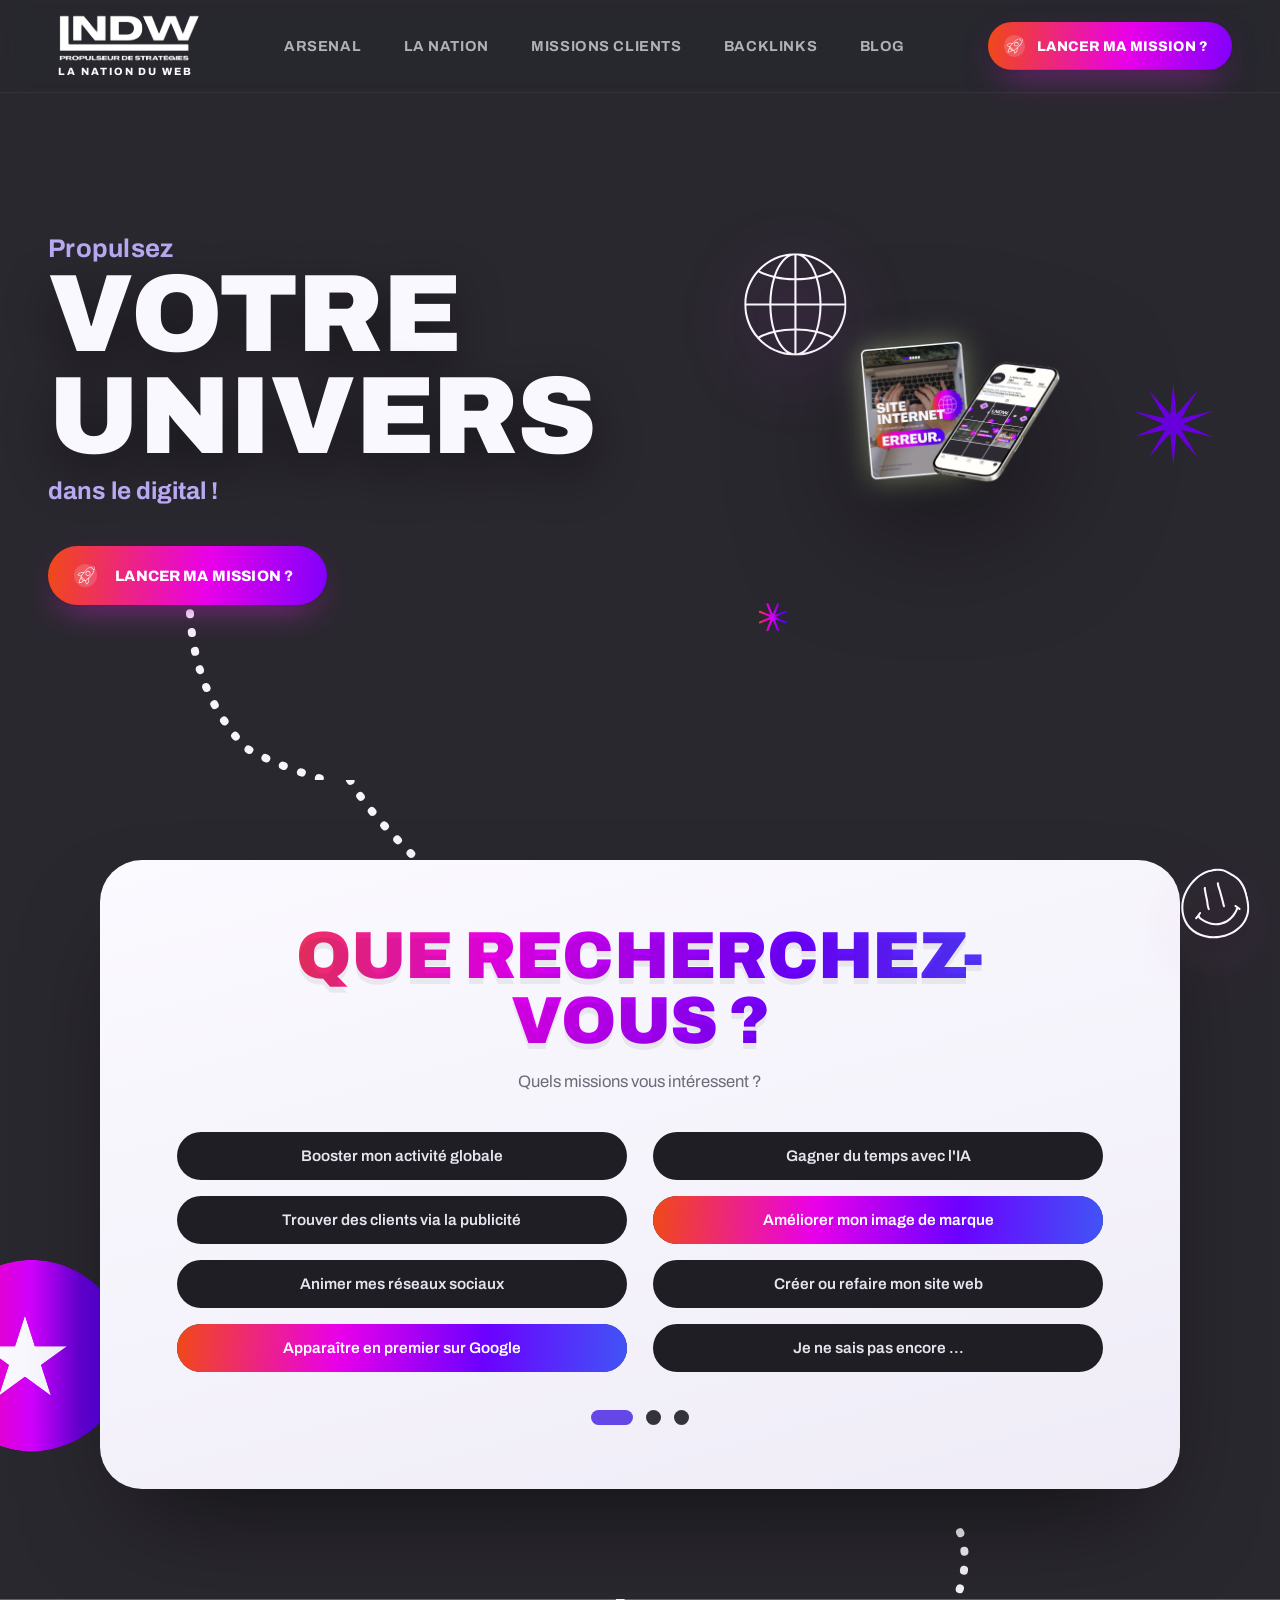
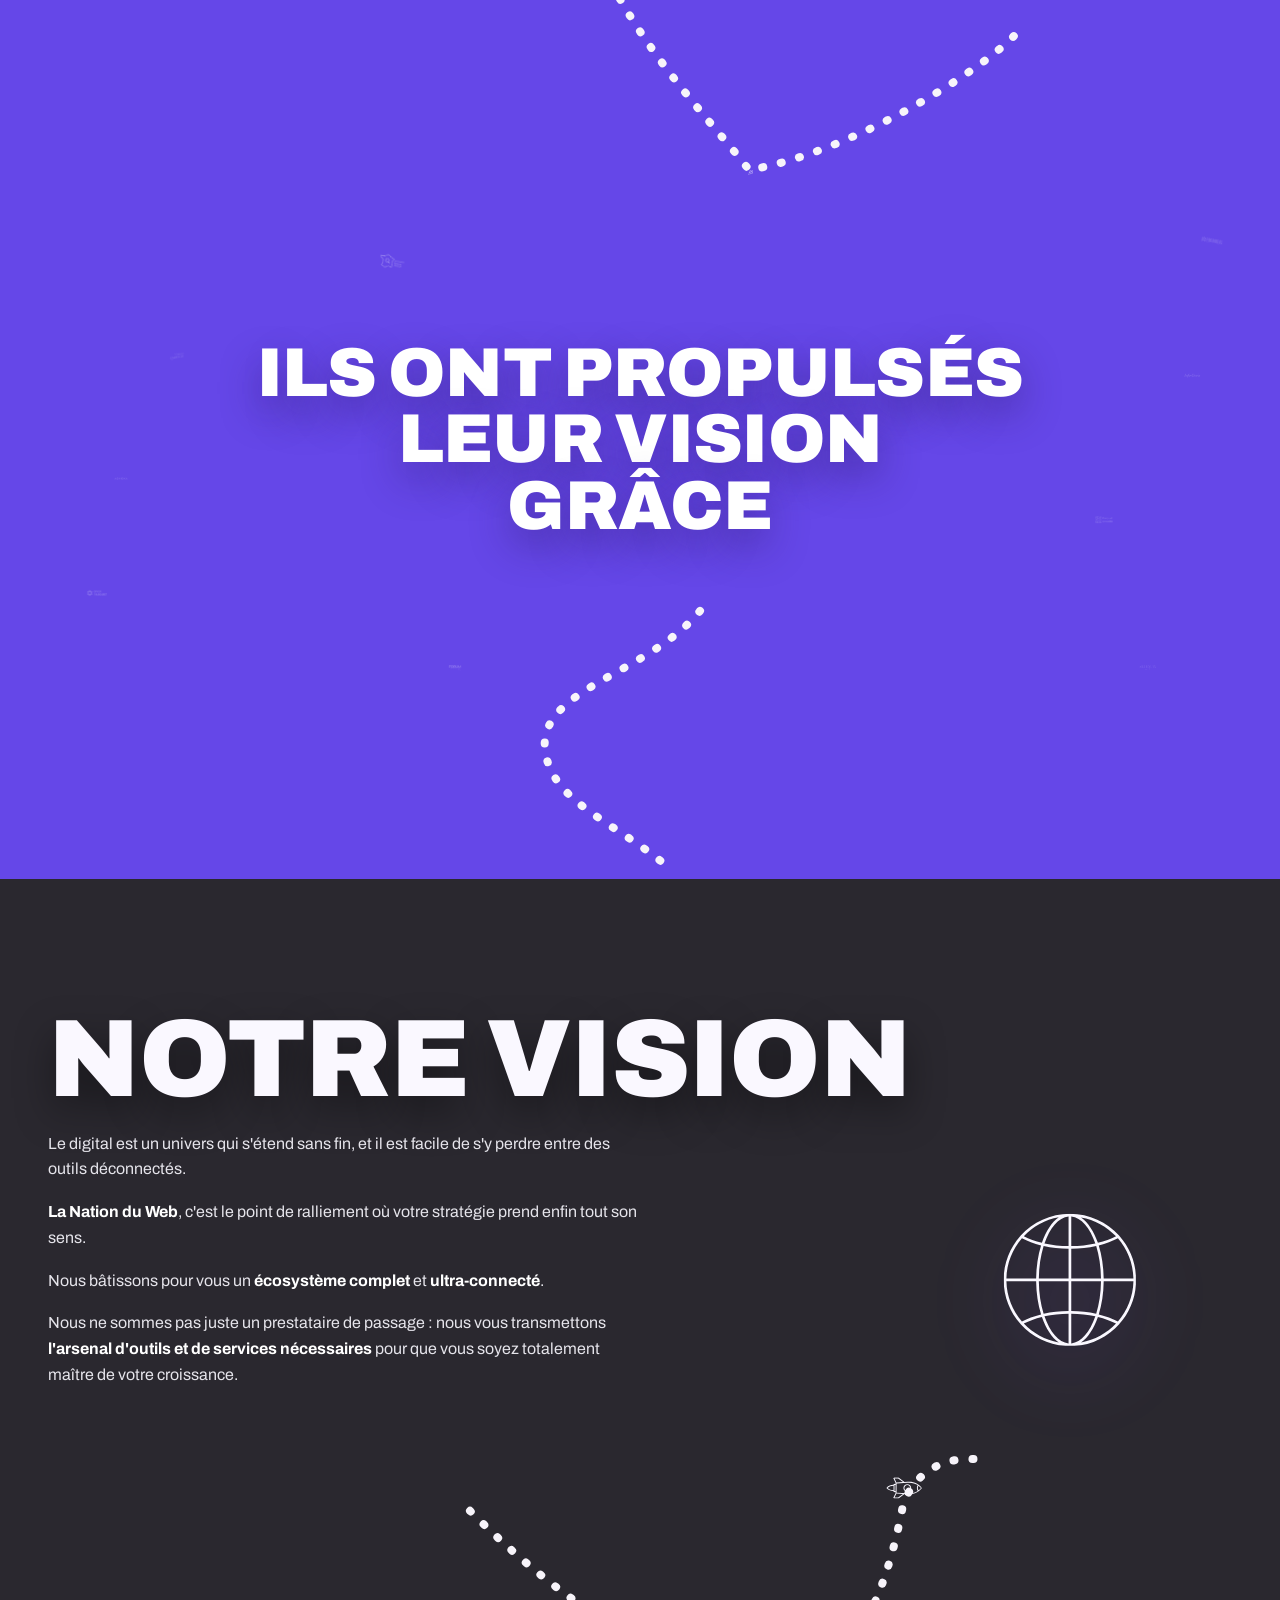
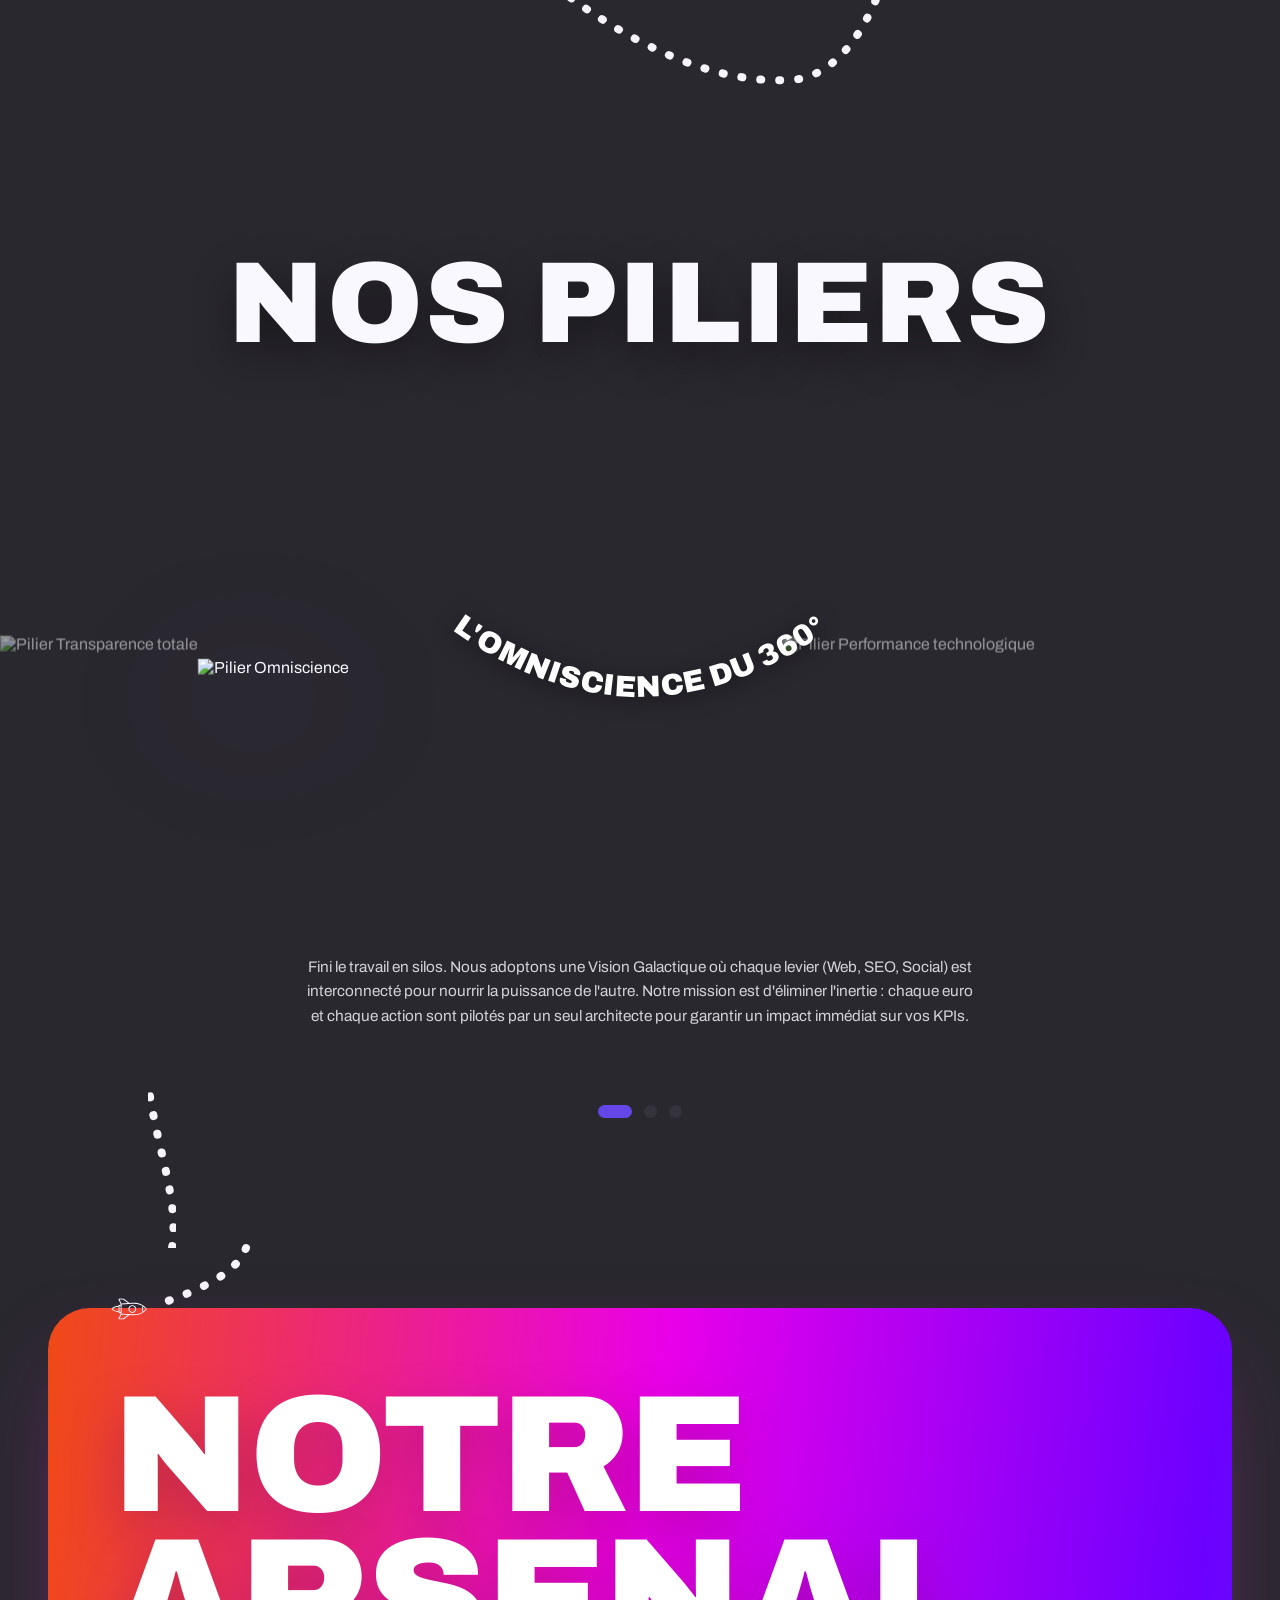
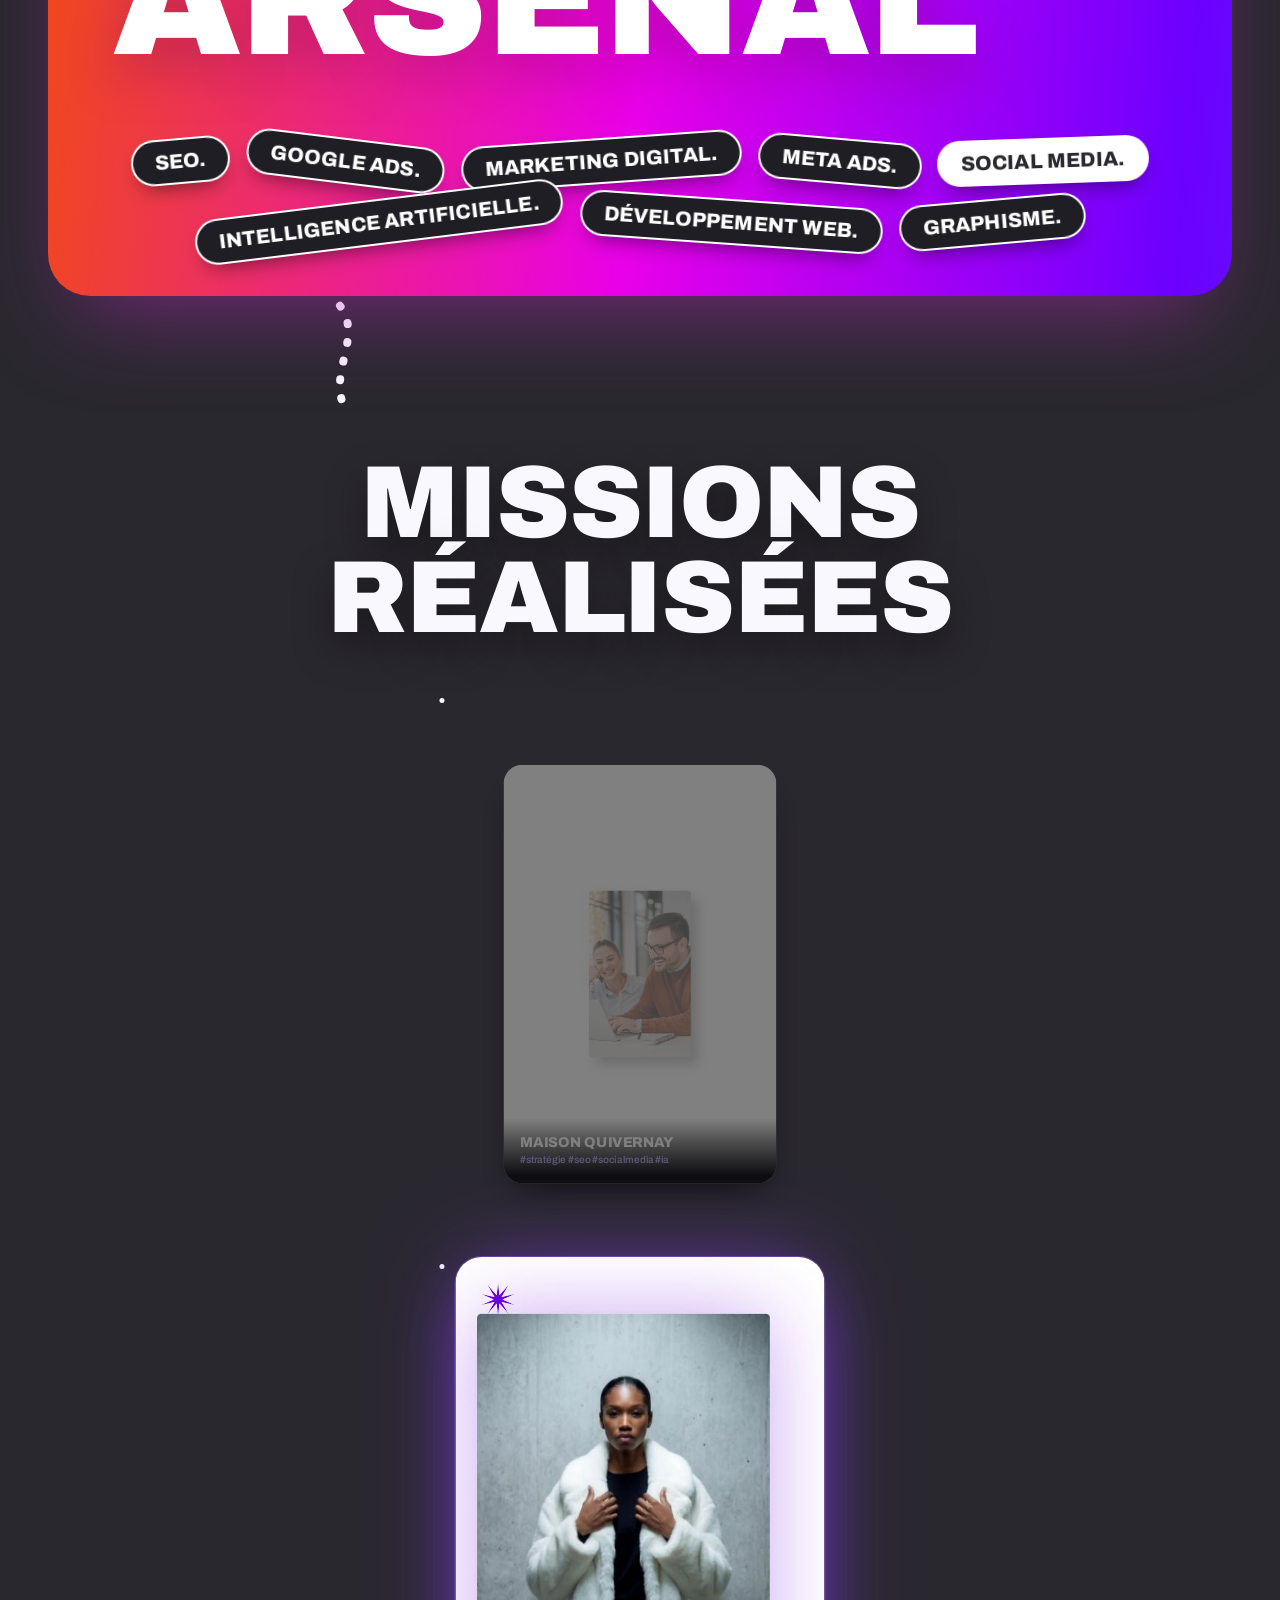
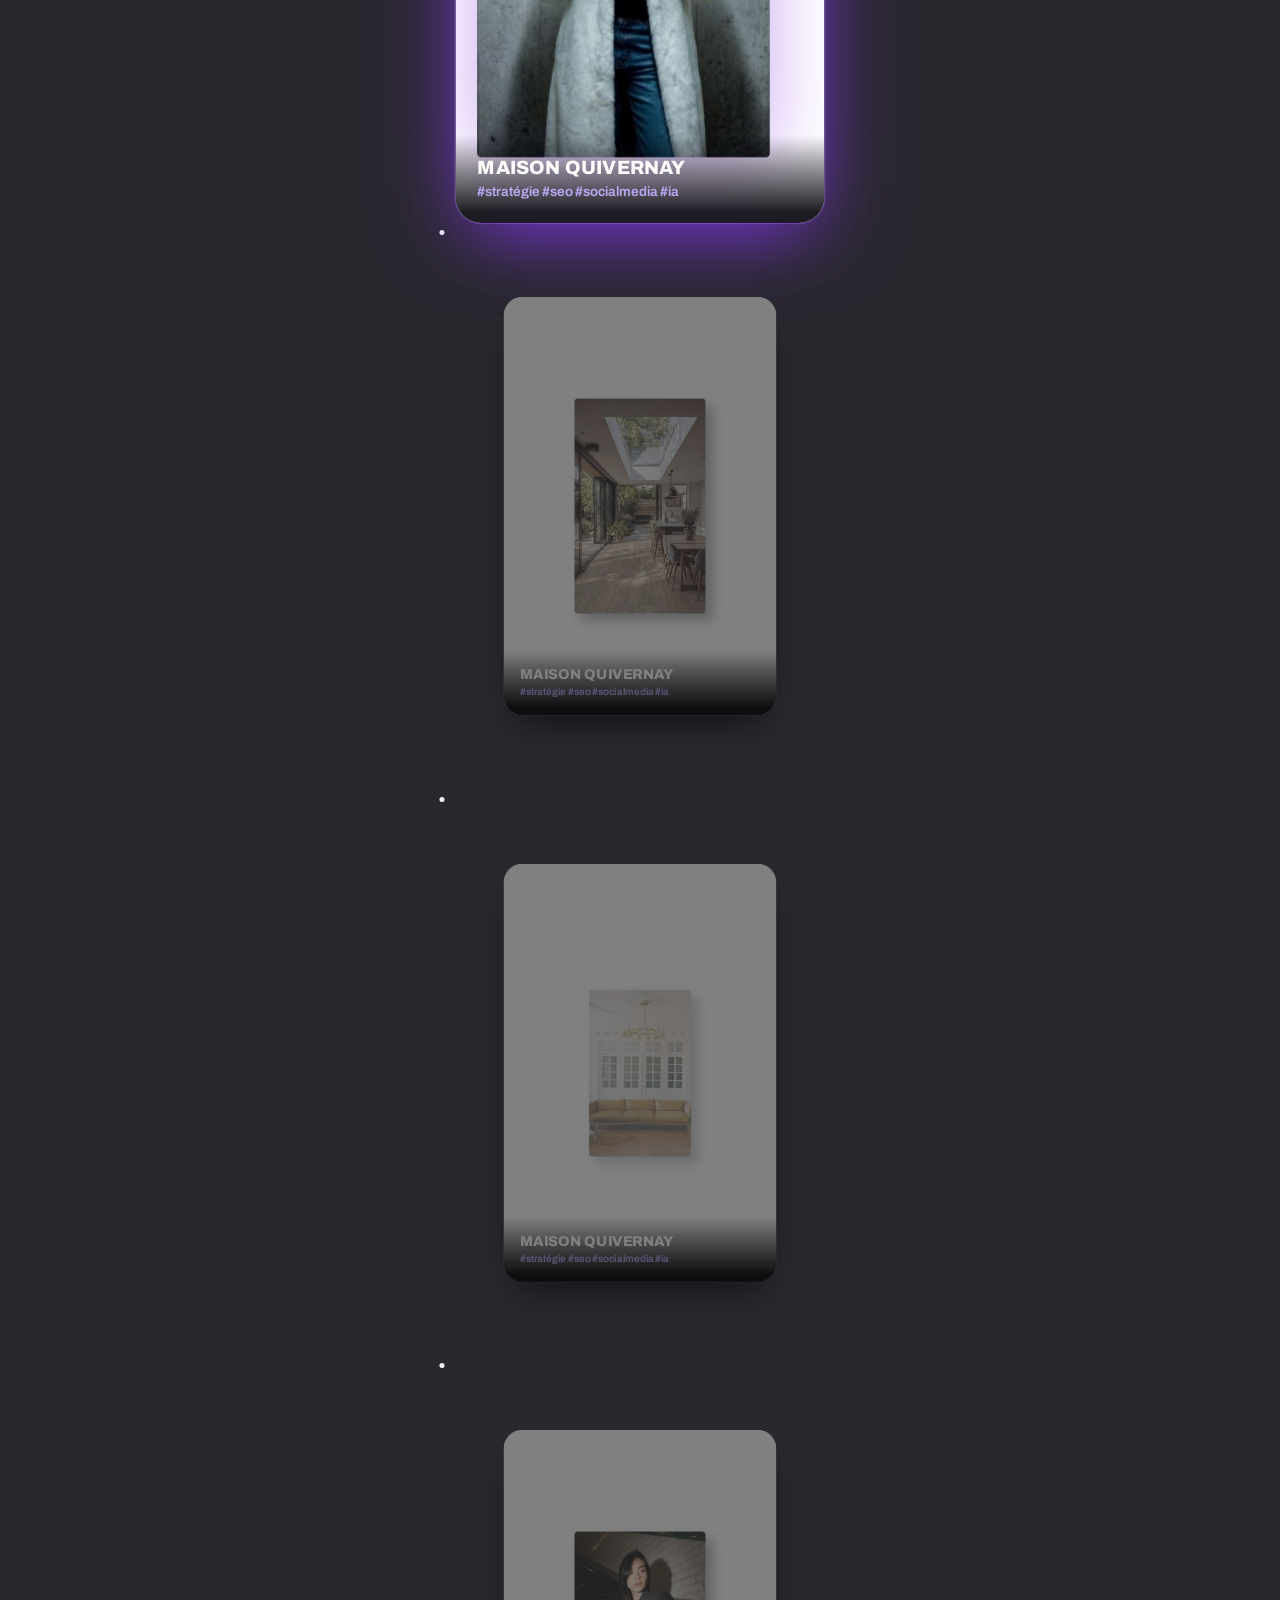
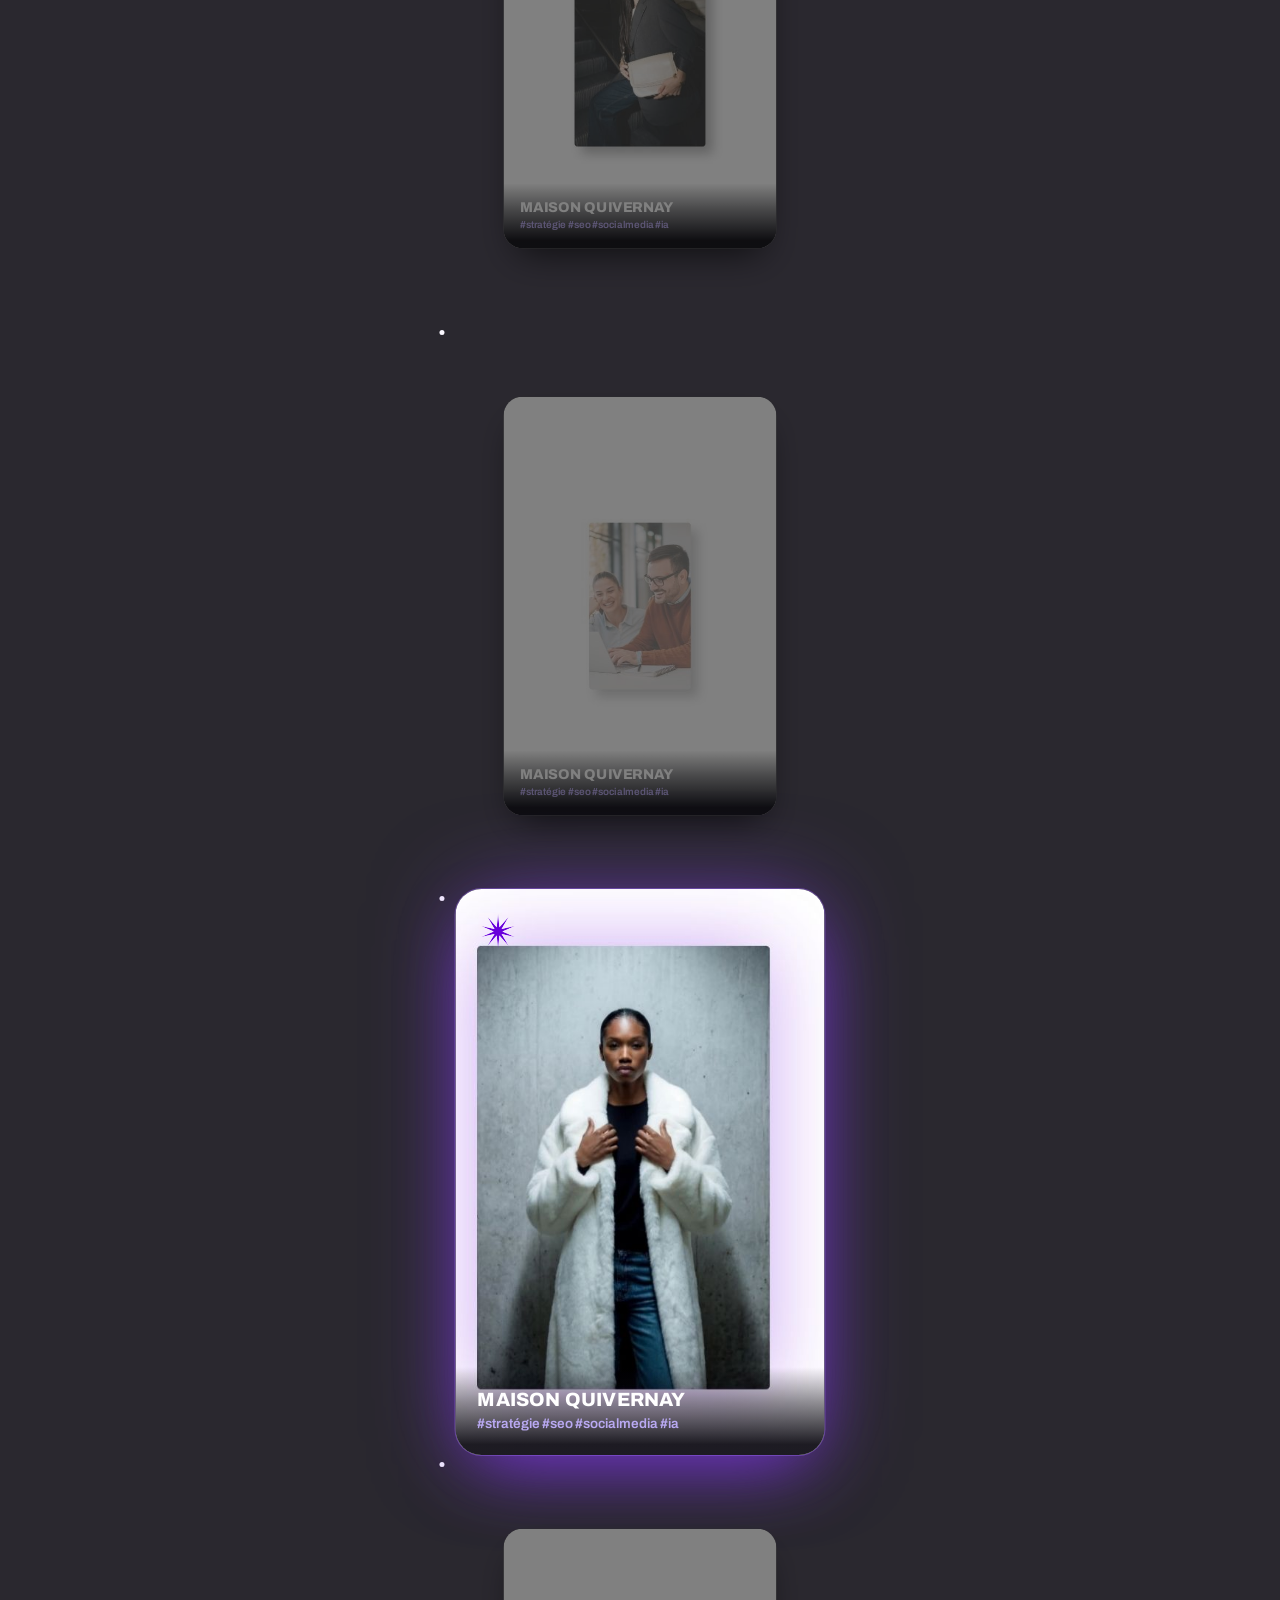
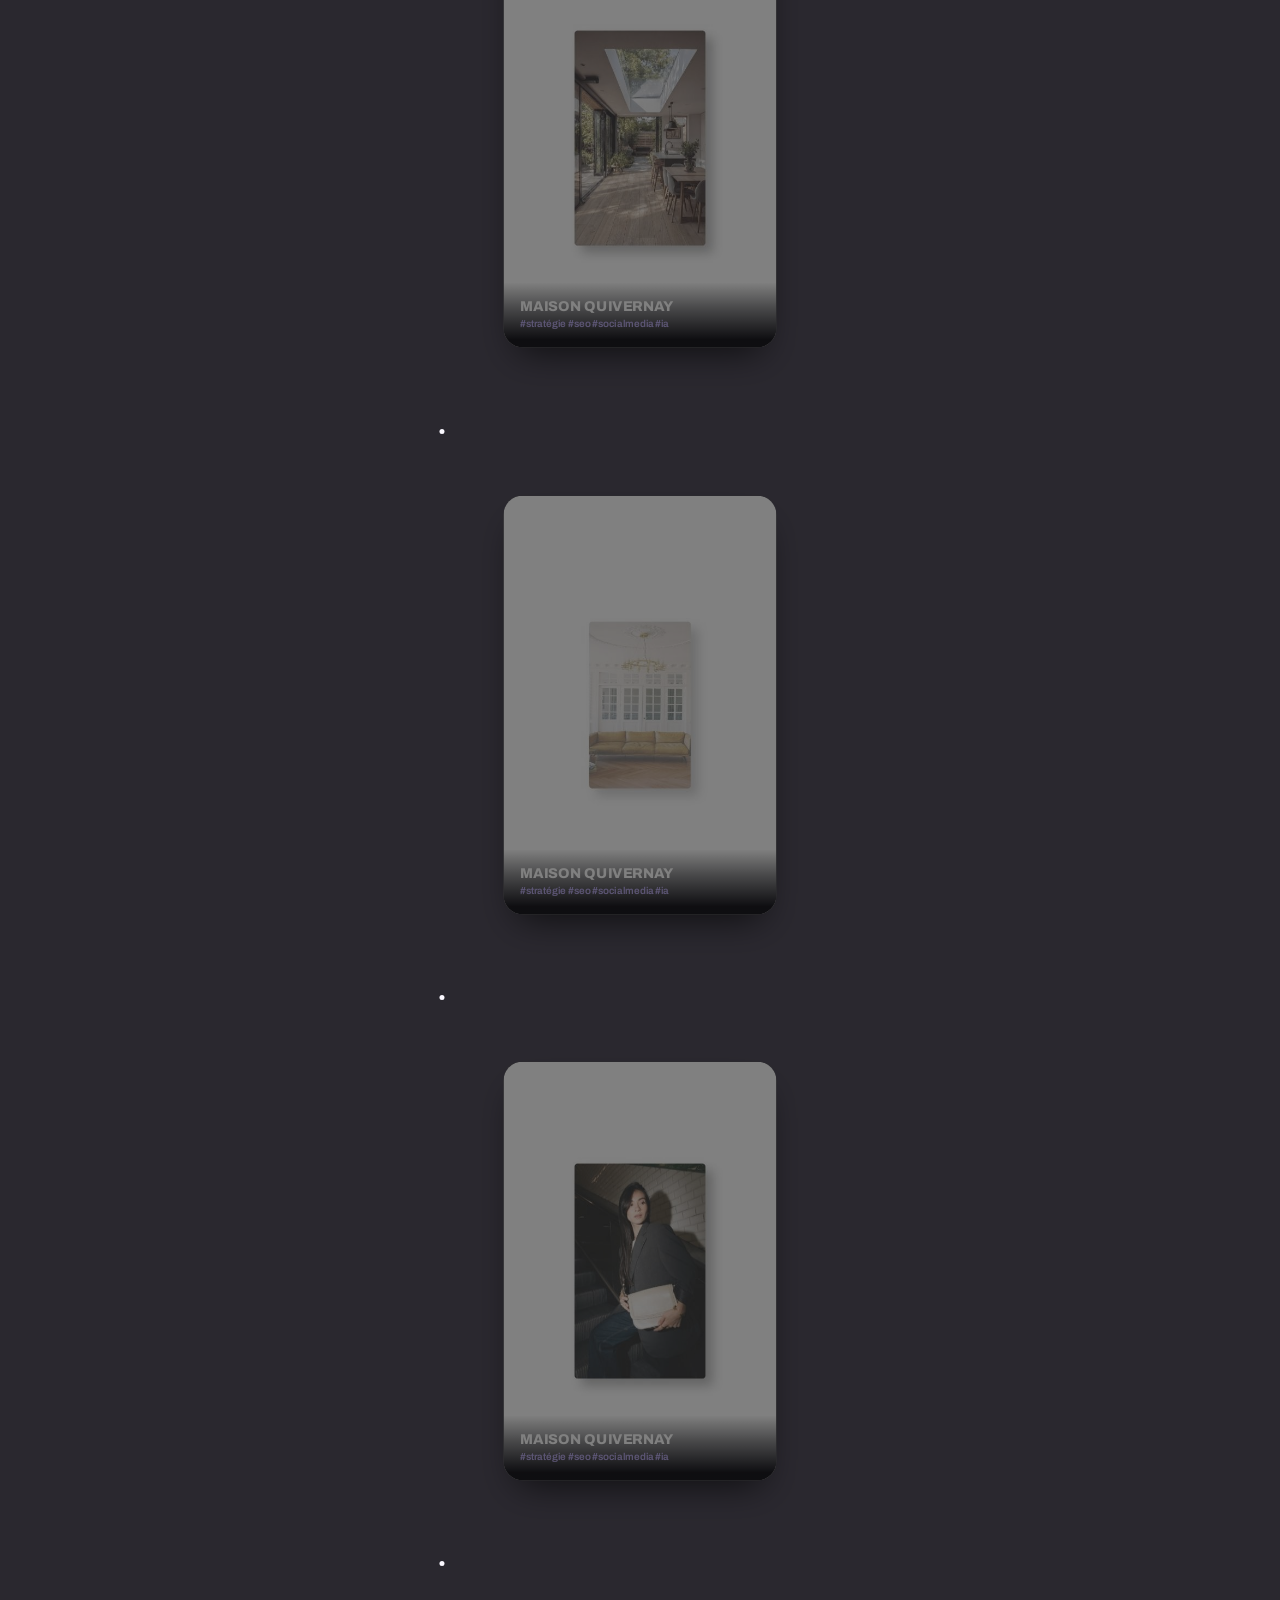
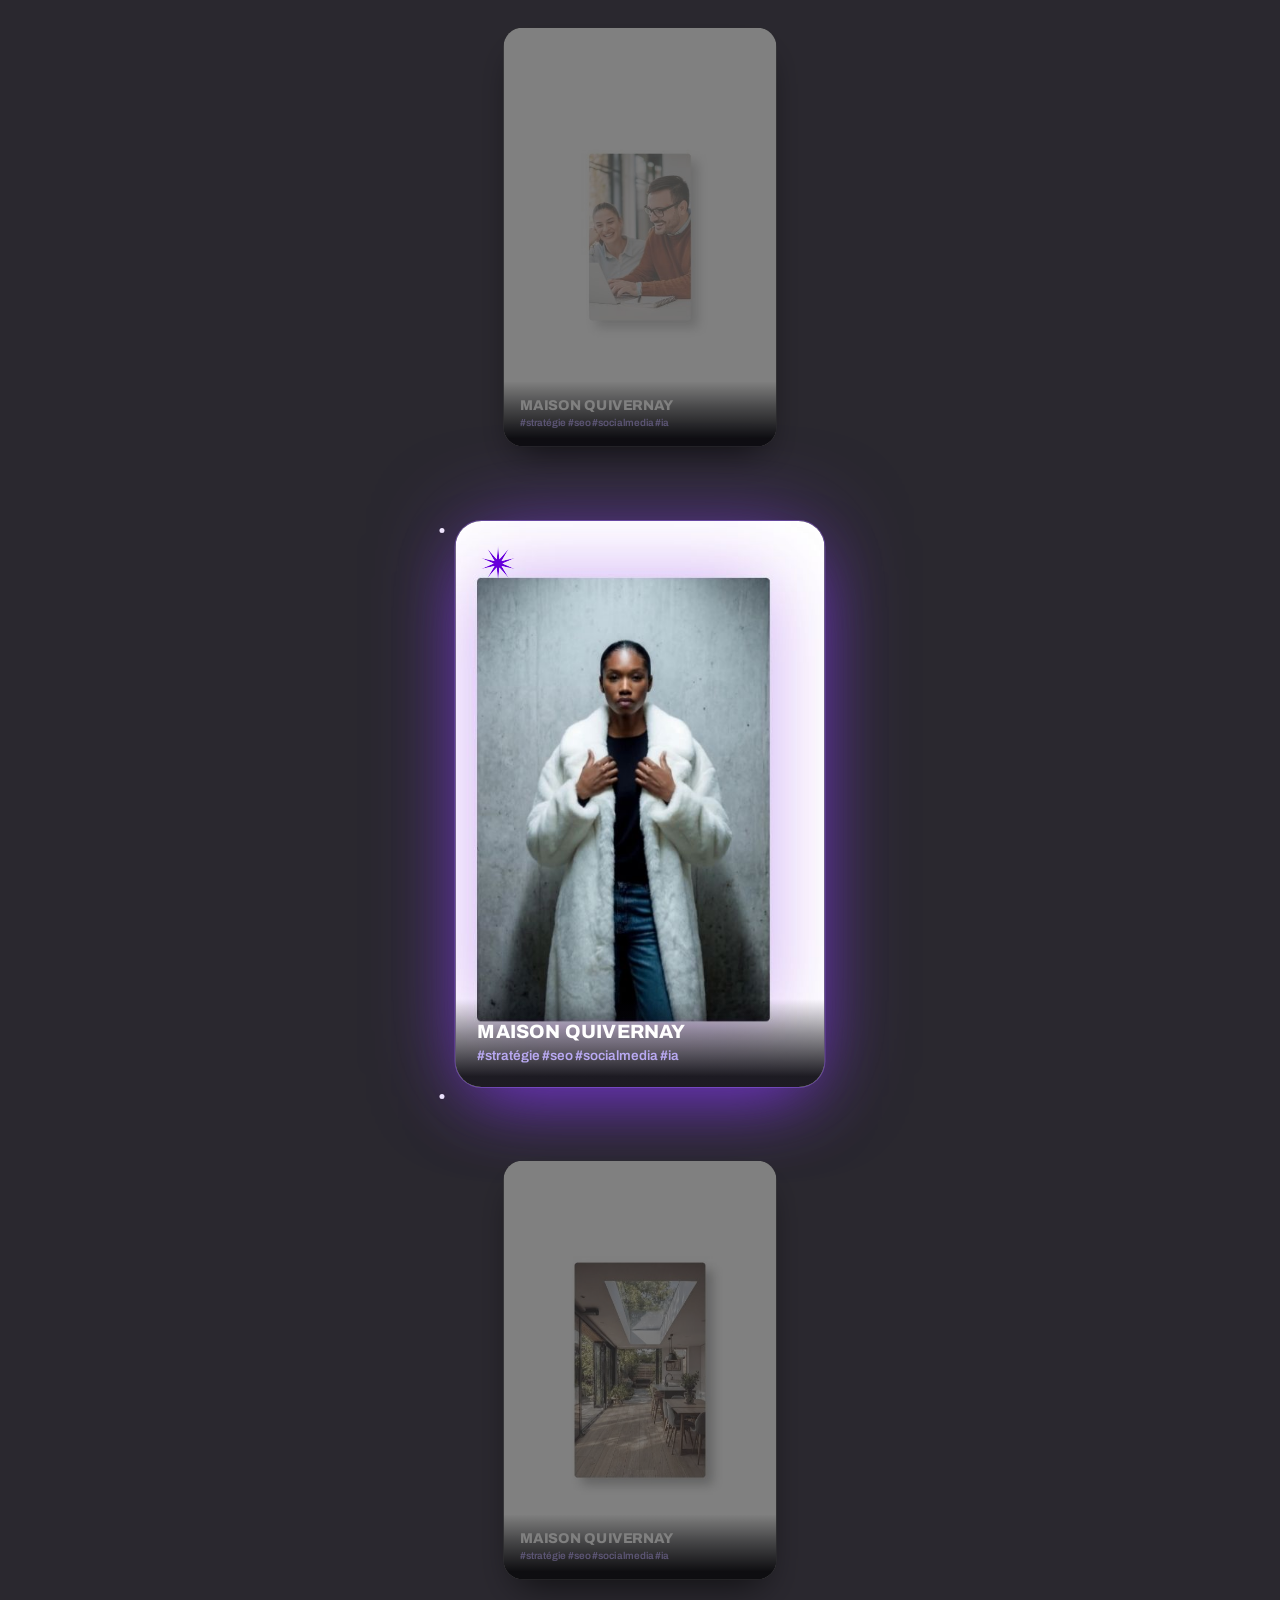
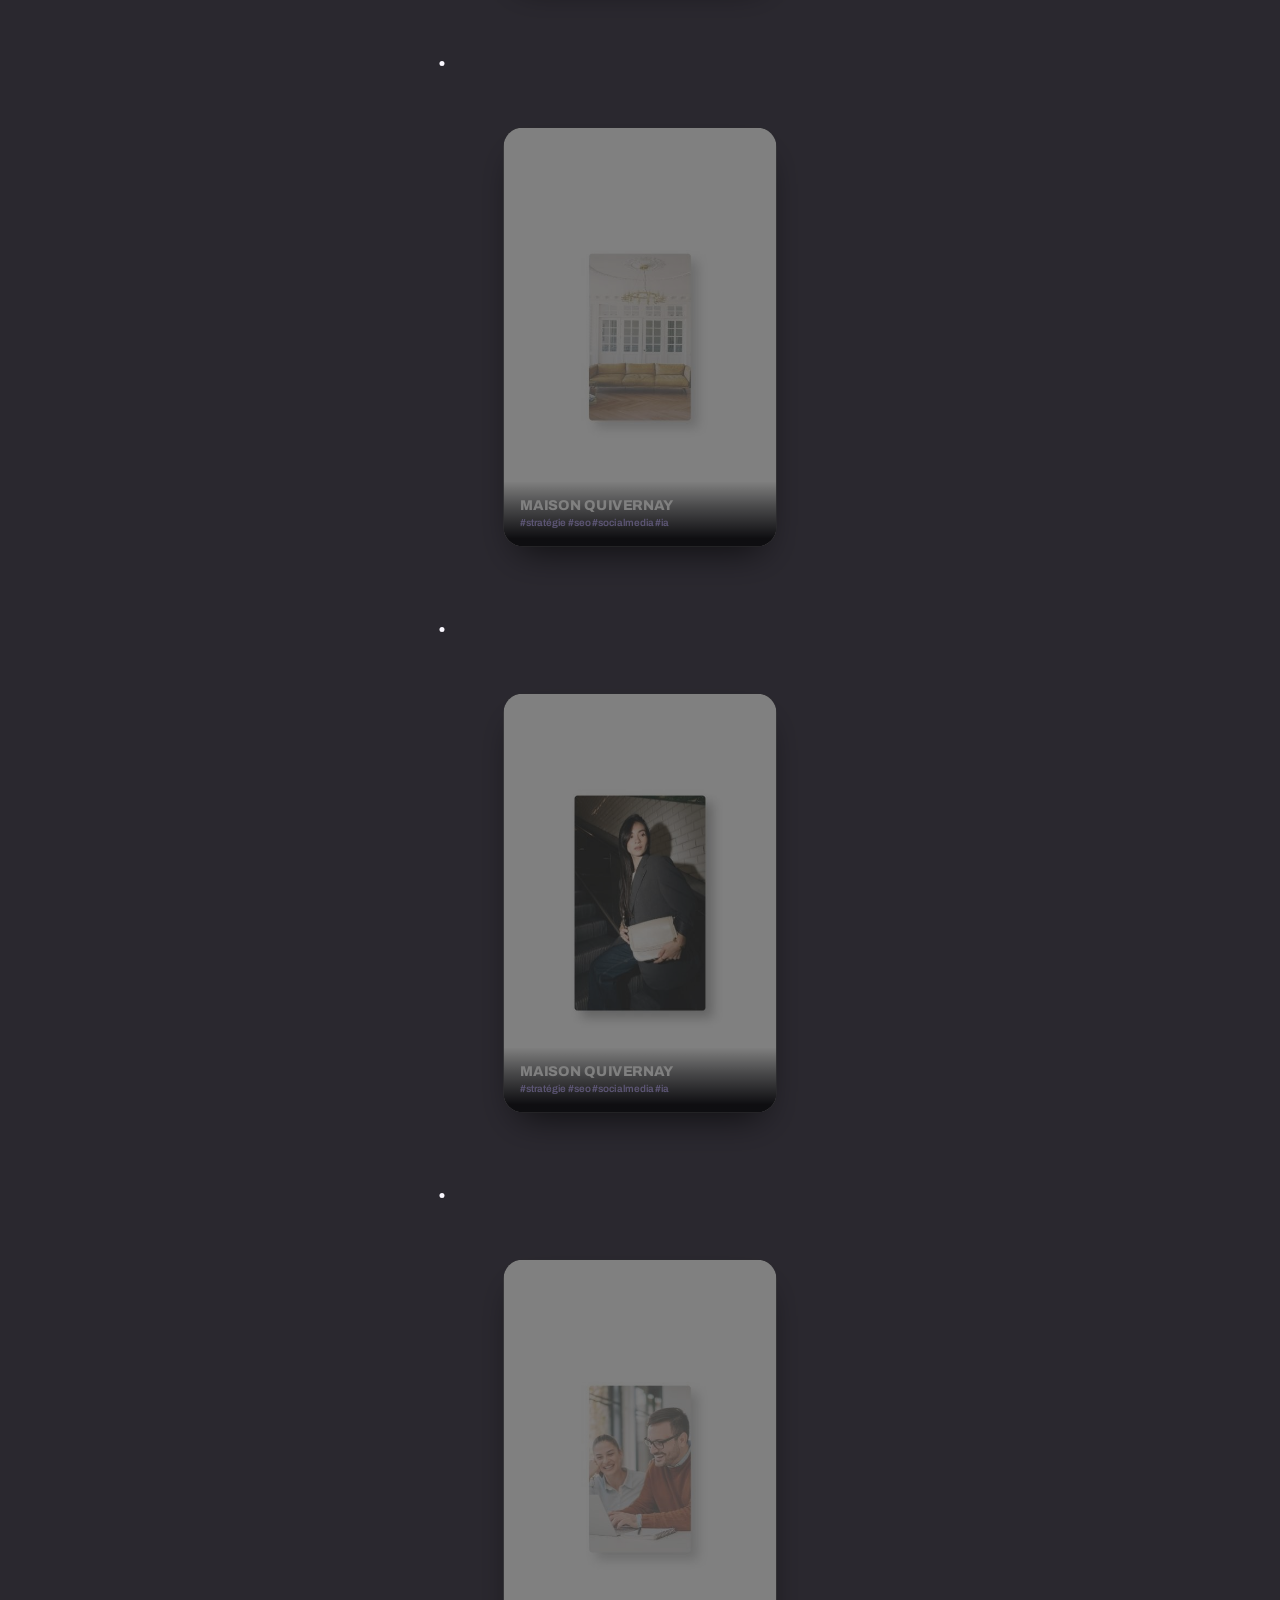
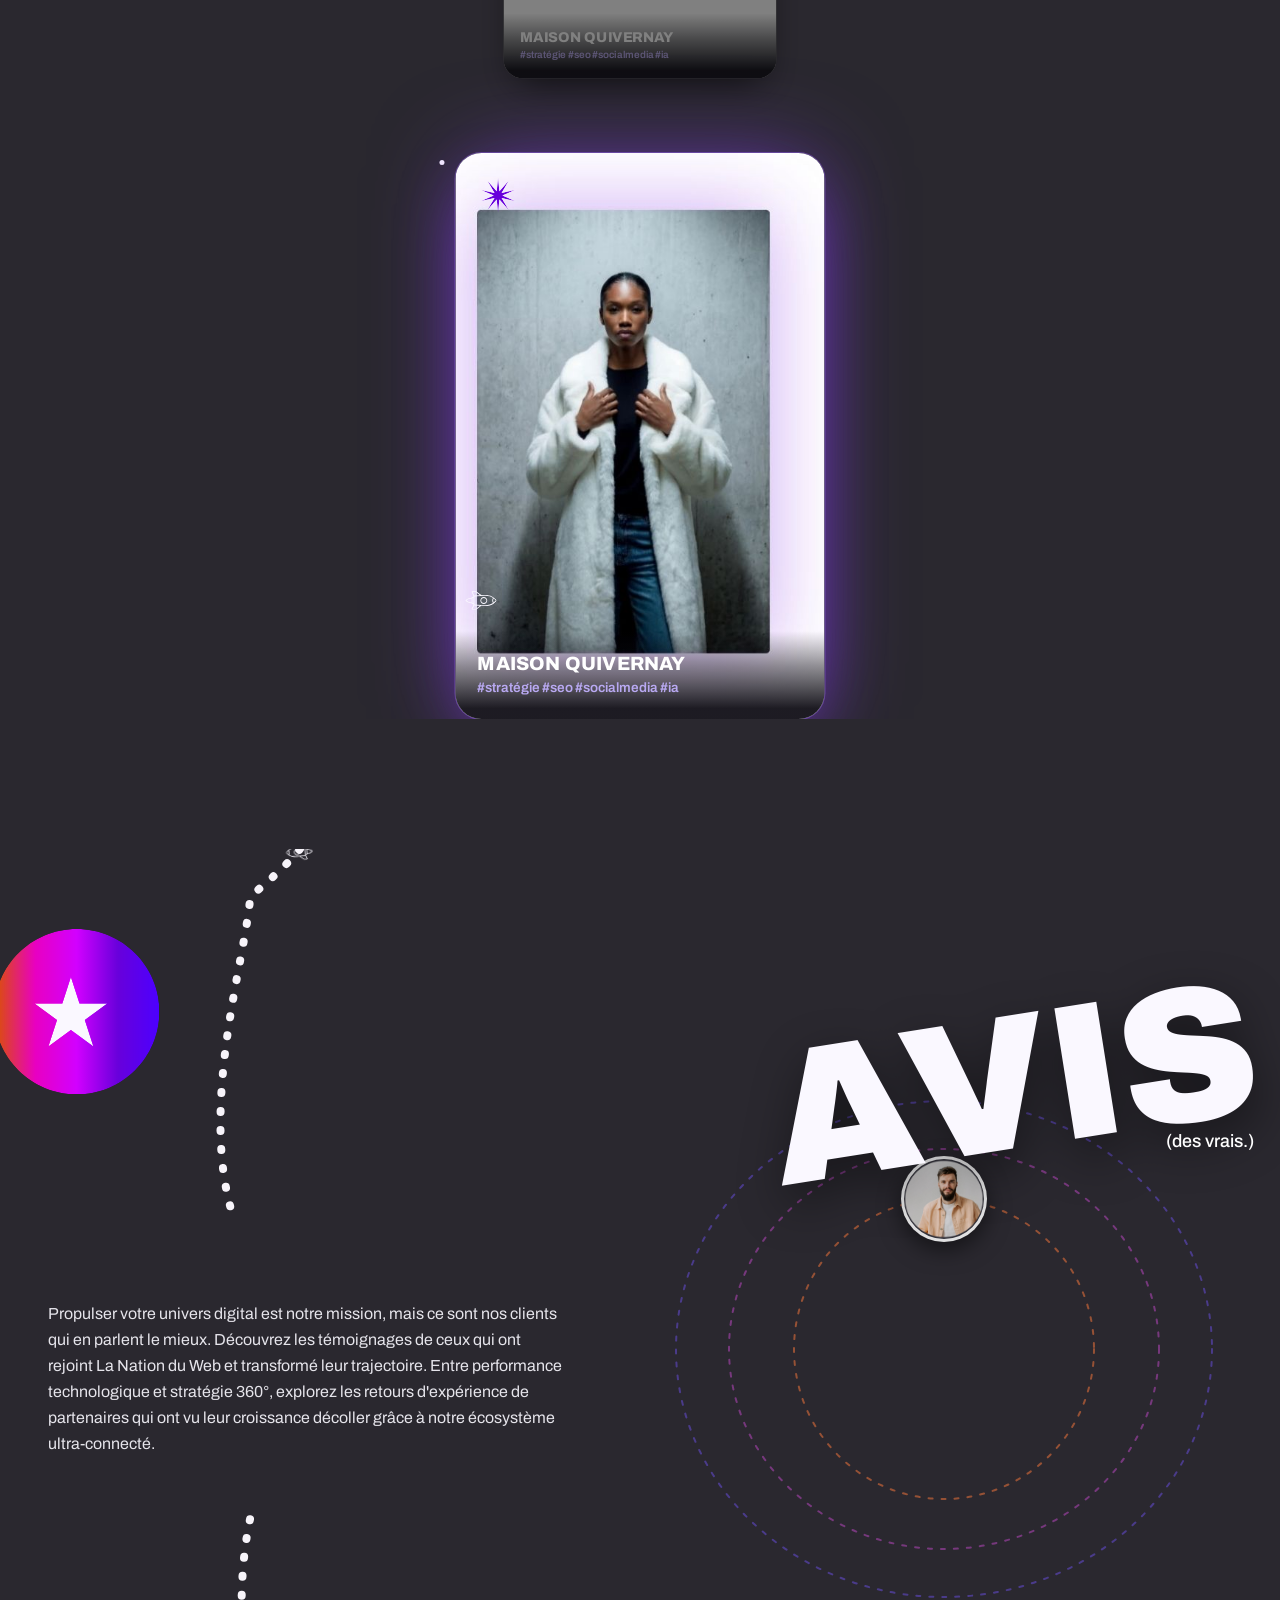
==== index.html @ 204295b8 "Rename homepage to index.html for GitHub Pages + update internal links Co-Authored-By: Claude Opus 4" ====
<!DOCTYPE html>
<html lang="fr">
<head>
<meta charset="UTF-8">
<meta name="viewport" content="width=device-width, initial-scale=1">
<title>La Nation du Web — Propulsez votre univers dans le digital</title>
<link rel="stylesheet" href="https://cdn.jsdelivr.net/npm/@splidejs/splide@4.1.4/dist/css/splide-core.min.css" crossorigin="anonymous">
<link rel="stylesheet" href="css/base.css">
<link rel="stylesheet" href="css/cta.css">
<link rel="stylesheet" href="css/sections.css">
<link rel="stylesheet" href="css/paths.css">
</head>
<body>

<!-- ============================ 01 HEADER ============================ -->
<header class="site-header" data-screen-label="Header">
  <div class="wrap header-inner">
    <a class="brand" href="#top" aria-label="La Nation du Web">
      <img src="assets/logos/lndw-logo-white.svg" alt="LNDW — La Nation du Web">
      <span class="brand-base">LA NATION DU WEB</span>
    </a>
    <nav class="main-nav">
      <a href="arsenal.html">ARSENAL</a>
      <a href="la-nation.html">LA NATION</a>
      <a href="missions-clients.html">MISSIONS CLIENTS</a>
      <a href="backlinks.html">BACKLINKS</a>
      <a href="blog.html">BLOG</a>
    </nav>
    <div class="header-cta">
      <a class="btn-mission" href="contact.html">
        <span class="rk"><img src="assets/icons/icon-rocket-line.svg" alt=""></span>
        <span>Lancer ma mission ?</span>
      </a>
    </div>
    <button class="nav-toggle" aria-label="Menu"><span></span></button>
  </div>
</header>

<main id="top">

<!-- ============================ 02 HERO ============================ -->
<section class="hero" data-screen-label="Hero">
  <svg class="dotted-path dp-hero" viewBox="0 0 1280 720" preserveAspectRatio="none" aria-hidden="true">
    <defs><mask id="m-hero"><path class="dp-mask" pathLength="1" d="M 190 566 C 193 612, 208 652, 245 690 C 280 708, 305 714, 325 720"/></mask></defs>
    <path class="dp-dots" mask="url(#m-hero)" d="M 190 566 C 193 612, 208 652, 245 690 C 280 708, 305 714, 325 720"/>
  </svg>
  <div class="wrap hero-grid">
    <div class="hero-copy">
      <p class="hero-eyebrow reveal">Propulsez</p>
      <h1 class="display hero-title reveal">VOTRE<br>UNIVERS</h1>
      <p class="hero-sub reveal">dans le digital !</p>
      <div class="hero-cta-wrap reveal-pop">
        <a class="btn-mission" href="#mission">
          <span class="rk"><img src="assets/icons/icon-rocket-line.svg" alt=""></span>
          <span>Lancer ma mission ?</span>
        </a>
      </div>
    </div>
    <div class="hero-visual">
      <img class="sticker hero-globe" src="assets/decorations/sticker-globe-gradient.svg" alt="">
      <img class="hero-device" src="assets/hero/hero-device-composition.png" alt="Aperçu d'un site et d'un mobile La Nation du Web">
      <img class="sticker hero-star" src="assets/decorations/sticker-star-small.svg" alt="">
      <img class="sticker hero-aster" src="assets/decorations/sticker-asterisk-purple.svg" alt="">
    </div>
  </div>
</section>

<!-- ============================ 03 QUE RECHERCHEZ-VOUS ============================ -->
<section class="cta-search" id="mission" data-screen-label="Que recherchez-vous">
  <svg class="dotted-path dp-cta" viewBox="0 0 1280 1000" preserveAspectRatio="none" aria-hidden="true">
    <defs><mask id="m-cta"><path class="dp-mask" pathLength="1" d="M 350 0 C 378 60, 435 110, 449 146 C 540 150, 690 150, 748 150 M 960 918 C 970 950, 962 982, 956 1000"/></mask></defs>
    <path class="dp-dots" mask="url(#m-cta)" d="M 350 0 C 378 60, 435 110, 449 146 C 540 150, 690 150, 748 150 M 960 918 C 970 950, 962 982, 956 1000"/>
  </svg>
  <div class="wrap cta-stage">
    <img class="sticker cta-rocket" src="assets/decorations/sticker-rocket-purple.svg" alt="">
    <img class="sticker cta-smiley" src="assets/decorations/sticker-smiley-gradient.svg" alt="">
    <img class="sticker cta-star" src="assets/decorations/sticker-star-round.svg" alt="">
    <div class="cta-card reveal">
      <h2 class="display gradient-text">QUE RECHERCHEZ-VOUS&nbsp;?</h2>
      <p class="sub">Quels missions vous intéressent ?</p>
      <div class="cta-options">
        <button class="cta-opt"><span>Booster mon activité globale</span></button>
        <button class="cta-opt"><span>Gagner du temps avec l'IA</span></button>
        <button class="cta-opt"><span>Trouver des clients via la publicité</span></button>
        <button class="cta-opt active"><span>Améliorer mon image de marque</span></button>
        <button class="cta-opt"><span>Animer mes réseaux sociaux</span></button>
        <button class="cta-opt"><span>Créer ou refaire mon site web</span></button>
        <button class="cta-opt active"><span>Apparaître en premier sur Google</span></button>
        <button class="cta-opt"><span>Je ne sais pas encore ...</span></button>
      </div>
      <div class="cta-dots"><span class="on"></span><span></span><span></span></div>
    </div>
  </div>
</section>

<!-- ============================ 04 CRÉDIBILITÉ ============================ -->
<section class="credibility" data-screen-label="Crédibilité">
  <svg class="dotted-path dp-cred" viewBox="0 0 1280 860" preserveAspectRatio="none" aria-hidden="true">
    <defs><mask id="m-cred"><path class="dp-mask" pathLength="1" d="M 620 0 C 662 72, 722 132, 749 167 C 852 150, 982 70, 1016 34 M 700 598 C 648 660, 538 674, 545 734 C 552 786, 616 804, 670 850"/></mask></defs>
    <path class="dp-dots" mask="url(#m-cred)" d="M 620 0 C 662 72, 722 132, 749 167 C 852 150, 982 70, 1016 34 M 700 598 C 648 660, 538 674, 545 734 C 552 786, 616 804, 670 850"/>
  </svg>
  <div class="wrap cred-stage">
    <img class="sticker cred-rocket" src="assets/decorations/sticker-rocket-light.svg" alt="">
    <div class="cred-logos">
      <div class="cred-logo" style="top:30%;left:8%;width:150px"  data-d="1"><img src="assets/logos/clients/logo-maison-quivernay.svg" alt="Maison Quivernay"></div>
      <div class="cred-logo" style="top:14%;left:24%;width:170px" data-d="2"><img src="assets/logos/clients/logo-annuaire-france-gratuit.svg" alt="Annuaire France Gratuit"></div>
      <div class="cred-logo" style="top:50%;left:4%;width:140px" data-d="3"><img src="assets/logos/clients/logo-ashoka.svg" alt="Ashoka"></div>
      <div class="cred-logo" style="top:68%;left:2%;width:150px" data-d="4"><img src="assets/logos/clients/logo-over-parquet.svg" alt="Over Parquet"></div>
      <div class="cred-logo" style="top:80%;left:30%;width:150px" data-d="5"><img src="assets/logos/clients/logo-forum-general.svg" alt="Forum Général"></div>
      <div class="cred-logo" style="top:12%;left:88%;width:160px" data-d="2"><img src="assets/logos/clients/logo-premibel.svg" alt="Premibel"></div>
      <div class="cred-logo" style="top:34%;left:88%;width:140px" data-d="3"><img src="assets/logos/clients/logo-info-devis.svg" alt="Info-Devis"></div>
      <div class="cred-logo" style="top:56%;left:80%;width:160px" data-d="4"><img src="assets/logos/clients/logo-parquet-stratifie.svg" alt="Parquet Stratifié"></div>
      <div class="cred-logo" style="top:54%;left:96%;width:130px" data-d="5"><img src="assets/logos/clients/logo-allure-design.svg" alt="Allure Design"></div>
      <div class="cred-logo" style="top:80%;left:84%;width:150px" data-d="6"><img src="assets/logos/clients/logo-arlequin-paris.svg" alt="Arlequin Paris"></div>
    </div>
    <h2 class="display cred-title reveal">ILS ONT PROPULSÉS<br>LEUR VISION<br>GRÂCE</h2>
  </div>
</section>

<!-- ============================ 05 NOTRE VISION ============================ -->
<section class="vision" id="vision" data-screen-label="Notre Vision">
  <svg class="dotted-path dp-vision" viewBox="0 0 1280 760" preserveAspectRatio="none" aria-hidden="true">
    <defs><mask id="m-vision"><path class="dp-mask" pathLength="1" d="M 470 545 C 582 642, 702 700, 800 690 C 862 678, 890 600, 903 540 C 915 510, 948 495, 988 502"/></mask></defs>
    <path class="dp-dots" mask="url(#m-vision)" d="M 470 545 C 582 642, 702 700, 800 690 C 862 678, 890 600, 903 540 C 915 510, 948 495, 988 502"/>
  </svg>
  <div class="wrap">
    <h2 class="display vision-title reveal">NOTRE VISION</h2>
    <div class="vision-grid">
      <div class="vision-text">
        <p class="reveal">Le digital est un univers qui s'étend sans fin, et il est facile de s'y perdre entre des outils déconnectés.</p>
        <p class="reveal"><b>La Nation du Web</b>, c'est le point de ralliement où votre stratégie prend enfin tout son sens.</p>
        <p class="reveal">Nous bâtissons pour vous un <b>écosystème complet</b> et <b>ultra-connecté</b>.</p>
        <p class="reveal">Nous ne sommes pas juste un prestataire de passage : nous vous transmettons <b>l'arsenal d'outils et de services nécessaires</b> pour que vous soyez totalement maître de votre croissance.</p>
      </div>
      <div class="vision-visual">
        <img class="sticker vision-globe" src="assets/decorations/sticker-globe-gradient.svg" alt="">
        <img class="sticker vision-rocket" src="assets/decorations/sticker-rocket-purple.svg" alt="">
      </div>
    </div>
  </div>
</section>

<!-- ============================ 06 NOS PILIERS ============================ -->
<section class="pillars" data-screen-label="Nos Piliers">
  <svg class="dotted-path dp-pillars" viewBox="0 0 1280 760" preserveAspectRatio="none" aria-hidden="true">
    <defs><mask id="m-pil"><path class="dp-mask" pathLength="1" d="M 150 654 C 159 694, 179 728, 172 760"/></mask></defs>
    <path class="dp-dots" mask="url(#m-pil)" d="M 150 654 C 159 694, 179 728, 172 760"/>
  </svg>
  <div class="wrap">
    <h2 class="display pillars-title reveal">NOS PILIERS</h2>
    <div class="pillars-stage" id="pillarsStage">
      <div class="planet" data-i="0"><img src="assets/textures/planet-omniscience.png" alt="Pilier Omniscience"></div>
      <div class="planet" data-i="1"><img src="assets/textures/planet-performance-technologique.png" alt="Pilier Performance technologique"></div>
      <div class="planet" data-i="2"><img src="assets/textures/planet-transparence-totale.png" alt="Pilier Transparence totale"></div>
      <svg class="pillar-arc" viewBox="0 0 520 230" aria-hidden="true">
        <path id="arcPath" d="M 24 40 Q 260 250 496 40" fill="none"></path>
        <text text-anchor="middle"><textPath href="#arcPath" startOffset="50%" id="arcText">L'OMNISCIENCE DU 360°</textPath></text>
      </svg>
    </div>
    <div class="pillar-body" id="pillarBody">
      <p id="pillarText">Fini le travail en silos. Nous adoptons une Vision Galactique où chaque levier (Web, SEO, Social) est interconnecté pour nourrir la puissance de l'autre. Notre mission est d'éliminer l'inertie : chaque euro et chaque action sont pilotés par un seul architecte pour garantir un impact immédiat sur vos KPIs.</p>
    </div>
    <div class="pillars-dots" id="pillarsDots"></div>
  </div>
</section>

<!-- ============================ 07 NOTRE ARSENAL ============================ -->
<section class="arsenal" id="arsenal" data-screen-label="Notre Arsenal">
  <svg class="dotted-path dp-arsenal" viewBox="0 0 1280 1080" preserveAspectRatio="none" aria-hidden="true">
    <defs><mask id="m-ars"><path class="dp-mask" pathLength="1" d="M 246 0 C 238 32, 205 58, 152 82 M 340 924 C 362 966, 332 1010, 342 1058"/></mask></defs>
    <path class="dp-dots" mask="url(#m-ars)" d="M 246 0 C 238 32, 205 58, 152 82 M 340 924 C 362 966, 332 1010, 342 1058"/>
  </svg>
  <div class="wrap arsenal-wrap">
    <img class="sticker arsenal-rocket" src="assets/decorations/sticker-rocket-purple.svg" alt="">
    <div class="arsenal-card" id="arsenalCard">
      <h2 class="display">NOTRE<br>ARSENAL</h2>
      <div class="arsenal-tags">
        <span class="tag" style="--rot:-5deg">SEO.</span>
        <span class="tag" style="--rot:7deg">GOOGLE ADS.</span>
        <span class="tag" style="--rot:-4deg">MARKETING DIGITAL.</span>
        <span class="tag" style="--rot:5deg">META ADS.</span>
        <span class="tag feature" style="--rot:-2deg">SOCIAL MEDIA.</span>
        <span class="tag" style="--rot:-7deg">INTELLIGENCE ARTIFICIELLE.</span>
        <span class="tag" style="--rot:4deg">DÉVELOPPEMENT WEB.</span>
        <span class="tag" style="--rot:-5deg">GRAPHISME.</span>
      </div>
    </div>
  </div>
</section>

<!-- ============================ 08 MISSIONS RÉALISÉES ============================ -->
<section class="missions" id="missions" data-screen-label="Missions réalisées">
  <svg class="dotted-path dp-missions" viewBox="0 0 1280 1000" preserveAspectRatio="none" aria-hidden="true">
    <defs><mask id="m-mis"><path class="dp-mask" pathLength="1" d="M 600 864 C 558 890, 508 906, 480 921 C 450 938, 430 966, 425 1000"/></mask></defs>
    <path class="dp-dots" mask="url(#m-mis)" d="M 600 864 C 558 890, 508 906, 480 921 C 450 938, 430 966, 425 1000"/>
  </svg>
  <div class="wrap">
    <h2 class="display missions-title reveal">MISSIONS RÉALISÉES</h2>
  </div>
  <div class="splide missions-splide" id="missionsSplide">
    <div class="splide__track">
      <ul class="splide__list">
        <li class="splide__slide"><div class="m-card"><img src="assets/decorations/sticker-asterisk-purple.svg" class="m-aster" alt=""><img src="assets/photos/missions/mission-maison-quivernay.jpg" alt="Maison Quivernay"><div class="m-meta"><h3>Maison Quivernay</h3><div class="m-tags"><span>#stratégie</span><span>#seo</span><span>#socialmedia</span><span>#ia</span></div></div></div></li>
        <li class="splide__slide"><div class="m-card"><img src="assets/decorations/sticker-asterisk-purple.svg" class="m-aster" alt=""><img src="assets/photos/missions/mission-interior-01.jpg" alt="Maison Quivernay"><div class="m-meta"><h3>Maison Quivernay</h3><div class="m-tags"><span>#stratégie</span><span>#seo</span><span>#socialmedia</span><span>#ia</span></div></div></div></li>
        <li class="splide__slide"><div class="m-card"><img src="assets/decorations/sticker-asterisk-purple.svg" class="m-aster" alt=""><img src="assets/photos/missions/mission-interior-02.jpg" alt="Maison Quivernay"><div class="m-meta"><h3>Maison Quivernay</h3><div class="m-tags"><span>#stratégie</span><span>#seo</span><span>#socialmedia</span><span>#ia</span></div></div></div></li>
        <li class="splide__slide"><div class="m-card"><img src="assets/decorations/sticker-asterisk-purple.svg" class="m-aster" alt=""><img src="assets/photos/missions/mission-fashion.jpg" alt="Maison Quivernay"><div class="m-meta"><h3>Maison Quivernay</h3><div class="m-tags"><span>#stratégie</span><span>#seo</span><span>#socialmedia</span><span>#ia</span></div></div></div></li>
        <li class="splide__slide"><div class="m-card"><img src="assets/decorations/sticker-asterisk-purple.svg" class="m-aster" alt=""><img src="assets/photos/missions/mission-business-01.jpg" alt="Maison Quivernay"><div class="m-meta"><h3>Maison Quivernay</h3><div class="m-tags"><span>#stratégie</span><span>#seo</span><span>#socialmedia</span><span>#ia</span></div></div></div></li>
      </ul>
    </div>
  </div>
  <img class="sticker missions-rocket" src="assets/decorations/sticker-rocket-purple.svg" alt="">
</section>

<!-- ============================ 09 AVIS + CTA FINAL ============================ -->
<section class="avis" data-screen-label="Avis">
  <svg class="dotted-path dp-avis" viewBox="0 0 1280 1500" preserveAspectRatio="none" aria-hidden="true">
    <defs><mask id="m-avis"><path class="dp-mask" pathLength="1" d="M 300 0 C 272 40, 252 52, 250 62 C 244 140, 200 312, 232 444 M 250 818 C 236 900, 242 982, 250 1052 C 254 1100, 256 1140, 258 1176"/></mask></defs>
    <path class="dp-dots" id="avisPath" mask="url(#m-avis)" d="M 300 0 C 272 40, 252 52, 250 62 C 244 140, 200 312, 232 444 M 250 818 C 236 900, 242 982, 250 1052 C 254 1100, 256 1140, 258 1176"/>
  </svg>
  <img class="sticker avis-rocket" id="avisRocket" src="assets/decorations/sticker-rocket-purple.svg" alt="">
  <div class="wrap avis-grid" id="avisGrid">
    <img class="sticker avis-star" src="assets/decorations/sticker-star-round.svg" alt="">
    <div class="avis-headline reveal">
      <h2 class="display">AVIS</h2>
      <span class="desvrais">(des vrais.)</span>
    </div>
    <p class="avis-copy reveal">Propulser votre univers digital est notre mission, mais ce sont nos clients qui en parlent le mieux. Découvrez les témoignages de ceux qui ont rejoint La Nation du Web et transformé leur trajectoire. Entre performance technologique et stratégie 360°, explorez les retours d'expérience de partenaires qui ont vu leur croissance décoller grâce à notre écosystème ultra-connecté.</p>
    <div class="orbits" id="orbits">
      <svg class="orbit-svg" viewBox="0 0 560 560" aria-hidden="true">
        <ellipse class="orbit-ring" cx="280" cy="280" rx="150" ry="150" stroke="#ff7a3d"></ellipse>
        <ellipse class="orbit-ring" cx="280" cy="280" rx="215" ry="200" stroke="#c248c9"></ellipse>
        <ellipse class="orbit-ring" cx="280" cy="280" rx="268" ry="248" stroke="#6b4fe6"></ellipse>
      </svg>
      <!-- avatar nodes injected by JS -->
      <div class="review-card hide" id="reviewCard">
        <h4 id="rvName">MALLORIE T.</h4>
        <div class="role" id="rvRole">Entrepreneur en finance</div>
        <p id="rvText"></p>
        <div class="review-stars" id="rvStars">★★★★★</div>
      </div>
    </div>
  </div>

  <div class="wrap">
    <div class="avis-final" id="avisFinal">
      <img class="sticker final-rocket reveal-pop" src="assets/decorations/sticker-rocket-purple.svg" alt="">
      <div class="final-card reveal">Après eux, <b>vous</b>. Prêt à quitter la terre ferme&nbsp;?<br>La prochaine success story de <b>La Nation du Web</b>, c'est la vôtre. À vous de vous lancer.</div>
      <div class="final-cta reveal-pop">
        <a class="btn-mission" href="#mission">
          <span class="rk"><img src="assets/icons/icon-rocket-line.svg" alt=""></span>
          <span>Lancer ma mission ?</span>
        </a>
      </div>
    </div>
  </div>
</section>

</main>

<!-- ============================ 10 FOOTER ============================ -->
<footer class="footer" data-screen-label="Footer">
  <div class="wrap">
    <div class="footer-top reveal">
      <div class="footer-brand">
        <div class="footer-logo"><img src="assets/logos/lndw-logo-white.svg" alt="LNDW"></div>
        <p class="footer-base">propulseur de stratégies.</p>
      </div>
      <div class="footer-cols">
        <div class="footer-col"><h4>Vision</h4><a href="#vision">Notre vision</a><a href="#missions">Missions clients</a></div>
        <div class="footer-col"><h4>Expertises</h4><a href="#arsenal">Notre arsenal</a><a href="#mission">Nos missions</a></div>
        <div class="footer-col"><h4>Mentions Légales</h4><a href="mentions-legales.html">Mentions légales</a></div>
        <div class="footer-col"><h4>FAQ</h4><a href="la-nation.html#faq">Questions fréquentes</a></div>
        <div class="footer-col"><h4>CGU</h4><a href="cgu.html">Conditions d'utilisation</a><a href="cgv.html">CGV</a></div>
      </div>
    </div>
  </div>
  <div class="wrap">
    <div class="footer-bar">
      <div class="footer-socials">
        <a class="soc" href="#" aria-label="LinkedIn"><img src="assets/icons/socials/icon-linkedin.svg" alt="LinkedIn"></a>
        <a class="soc" href="#" aria-label="TikTok"><img src="assets/icons/socials/icon-tiktok.svg" alt="TikTok"></a>
        <a class="soc" href="#" aria-label="Instagram"><img src="assets/icons/socials/icon-instagram.svg" alt="Instagram"></a>
        <a class="soc" href="#" aria-label="Facebook"><img src="assets/icons/socials/icon-facebook.svg" alt="Facebook"></a>
      </div>
      <div class="footer-copy">© 2026 La Nation du Web. Tous droits réservés.</div>
    </div>
  </div>
</footer>

<script src="https://cdn.jsdelivr.net/npm/@splidejs/splide@4.1.4/dist/js/splide.min.js" crossorigin="anonymous"></script>
<script src="js/lndw.js"></script>
</body>
</html>
---- css/base.css ----
/* ============================================================
   La Nation du Web — base tokens, reset, shared, header, hero,
   cta, credibility, vision, footer
   ============================================================ */
@import url('https://fonts.googleapis.com/css2?family=Archivo:ital,wght@0,400;0,500;0,600;0,700;0,800;1,400;1,600&family=Archivo+Expanded:wght@600;700;800;900&display=swap');

:root{
  --ink:#2A282F;
  --ink-2:#1f1e24;
  --ink-3:#34333b;
  --ink-chip:#2f2e36;
  --purple:#6547E8;
  --purple-deep:#5a3fd0;
  --purple-soft:#b9a9f2;
  --cream:#faf8ff;
  --muted:rgba(250,248,255,.66);
  --muted-2:rgba(250,248,255,.42);
  --grad:linear-gradient(95deg,#F04A16 0%,#E900E9 36%,#6C00FF 68%,#4055F6 100%);
  --grad-text:linear-gradient(95deg,#F04A16 2%,#E900E9 34%,#6C00FF 66%,#4055F6 98%);
  --font-display:"Archivo Expanded","Archivo",system-ui,sans-serif;
  --font-body:"Archivo",system-ui,sans-serif;
  --maxw:1280px;
  --ease:cubic-bezier(.22,.61,.36,1);
  --ease-soft:cubic-bezier(.4,.14,.3,1);
}

*{box-sizing:border-box;margin:0;padding:0}
html{scroll-behavior:smooth}
body{
  font-family:var(--font-body);
  background:var(--ink);
  color:var(--cream);
  -webkit-font-smoothing:antialiased;
  text-rendering:optimizeLegibility;
  overflow-x:clip;
}
img{display:block;max-width:100%}
a{color:inherit;text-decoration:none}
button{font:inherit;color:inherit;cursor:pointer;border:none;background:none}

.wrap{max-width:var(--maxw);margin:0 auto;padding:0 48px;width:100%}
section{position:relative}

.display{font-family:var(--font-display);font-weight:900;line-height:.92;letter-spacing:-.01em;text-transform:uppercase}
.gradient-text{
  background:var(--grad-text);
  -webkit-background-clip:text;background-clip:text;
  -webkit-text-fill-color:transparent;color:transparent;
}

/* ---- signature CTA button ---- */
.btn-mission{
  --rk-x:0px;
  position:relative;display:inline-flex;align-items:center;gap:18px;
  padding:18px 34px 18px 26px;border-radius:999px;
  font-family:var(--font-display);font-weight:800;text-transform:uppercase;
  font-size:clamp(15px,1.15vw,19px);letter-spacing:.01em;color:#fff;
  background:var(--grad);background-size:160% 100%;background-position:0% 50%;
  box-shadow:0 14px 34px -12px rgba(195,43,201,.65),0 4px 10px -4px rgba(0,0,0,.4);
  transition:transform .4s var(--ease),background-position .6s var(--ease),box-shadow .4s var(--ease);
  white-space:nowrap;
}
.btn-mission .rk{
  width:1.55em;height:1.55em;flex:0 0 auto;display:grid;place-items:center;
  background:rgba(255,255,255,.16);border-radius:50%;
  transition:transform .45s var(--ease);
}
.btn-mission .rk img{width:78%;height:78%;filter:brightness(0) invert(1)}
.btn-mission:hover{transform:scale(1.045);background-position:100% 50%;
  box-shadow:0 20px 44px -12px rgba(195,43,201,.8),0 6px 14px -4px rgba(0,0,0,.45)}
.btn-mission:hover .rk{transform:translateX(5px) rotate(-8deg)}
.btn-mission:active{transform:scale(1.01)}

/* ============================ HEADER ============================ */
.site-header{
  position:fixed;inset:0 0 auto 0;z-index:80;
  background:rgba(40,39,46,.72);backdrop-filter:blur(14px);
  border-bottom:1px solid rgba(250,248,255,.06);
  opacity:0;transform:translateY(-12px);
  animation:hdr-in .8s var(--ease) .1s forwards;
}
@keyframes hdr-in{to{opacity:1;transform:none}}
.header-inner{display:flex;align-items:center;gap:32px;height:92px}
.brand{flex:0 0 auto;display:flex;flex-direction:column;align-items:flex-start;gap:5px}
.brand img{height:46px;width:auto}
.brand-base{font-family:var(--font-display);font-weight:800;text-transform:uppercase;
  font-size:10.5px;letter-spacing:.18em;color:var(--cream);
  align-self:stretch;text-align:center;padding-left:.18em}
.main-nav{flex:1;display:flex;justify-content:center;gap:clamp(20px,3vw,52px)}
.main-nav a{
  font-family:var(--font-display);font-weight:700;font-size:14.5px;
  letter-spacing:.04em;color:var(--muted);position:relative;padding:6px 2px;
  transition:color .3s var(--ease);
}
.main-nav a::after{
  content:"";position:absolute;left:0;right:100%;bottom:-2px;height:2px;
  background:var(--grad);border-radius:2px;transition:right .35s var(--ease);
}
.main-nav a:hover{color:var(--cream)}
.main-nav a:hover::after{right:0}
.header-cta{flex:0 0 auto}
.header-cta .btn-mission{padding:13px 24px 13px 16px;font-size:14px;gap:12px}
.nav-toggle{display:none}

/* ============================ HERO ============================ */
.hero{padding:150px 0 90px;overflow:hidden}
.hero-grid{display:grid;grid-template-columns:1.02fr 1fr;align-items:center;gap:30px}
.hero-copy{position:relative;z-index:3}
.hero-eyebrow{
  font-family:var(--font-display);font-weight:700;text-transform:none;
  font-size:clamp(22px,2vw,30px);color:var(--purple-soft);
  letter-spacing:.01em;margin-bottom:.1em;
}
.hero-title{font-size:clamp(58px,8.6vw,140px);color:var(--cream);
  text-shadow:0 18px 50px rgba(0,0,0,.45)}
.hero-sub{
  font-family:var(--font-display);font-weight:700;text-transform:none;
  font-size:clamp(20px,1.9vw,30px);color:var(--purple-soft);margin:.45em 0 0;
}
.hero-cta-wrap{margin-top:42px;position:relative;display:inline-block}
.hero-path{
  position:absolute;left:6%;top:88%;width:min(330px,40vw);pointer-events:none;
  opacity:.0;z-index:1;
}

.hero-visual{position:relative;min-height:540px}
.hero-device{
  position:absolute;top:50%;left:50%;width:118%;max-width:none;
  transform:translate(-46%,-50%);z-index:2;
  filter:drop-shadow(0 40px 60px rgba(0,0,0,.5));
  animation:floaty 7s var(--ease-soft) infinite;
}
.sticker{position:absolute;pointer-events:none;z-index:1;will-change:transform}
.hero-globe{width:clamp(150px,17vw,230px);top:10%;left:6%;z-index:1;
  animation:floaty 8s var(--ease-soft) infinite;filter:drop-shadow(0 16px 30px rgba(170,40,200,.5))}
.hero-star{width:clamp(56px,5vw,82px);bottom:8%;left:14%;z-index:3;
  animation:floatrot 9s var(--ease-soft) infinite}
.hero-aster{width:clamp(90px,10vw,150px);top:40%;right:-2%;z-index:1;
  animation:floatrot 11s linear infinite}

/* ============================ shared section heads ============================ */
.sec-pad{padding:120px 0}

/* ============================ CREDIBILITY ============================ */
.credibility{background:var(--purple);color:#fff;padding:130px 0;overflow:hidden;isolation:isolate}
.cred-stage{position:relative;min-height:620px;display:grid;place-items:center}
.cred-title{
  text-align:center;font-size:clamp(40px,5.4vw,86px);line-height:.96;
  color:#fff;text-shadow:0 16px 40px rgba(40,20,90,.45);z-index:4;position:relative;
}
.cred-logos{position:absolute;inset:0;z-index:1}
.cred-logo{position:absolute;opacity:0;filter:brightness(0) invert(1);
  transition:opacity .6s var(--ease),transform .5s var(--ease);
  animation:floaty 9s var(--ease-soft) infinite}
.cred-logo.shown{opacity:.4}
.cred-logo img{width:100%;height:auto}
.cred-logo:hover{opacity:.92 !important;transform:scale(1.08)}
.cred-rocket{width:clamp(90px,9vw,140px);top:2%;left:54%;z-index:3;
  animation:floaty 7s var(--ease-soft) infinite}
.cred-path{position:absolute;inset:0;width:100%;height:100%;object-fit:contain;
  z-index:2;opacity:.0;pointer-events:none;mix-blend-mode:screen}

/* ============================ VISION ============================ */
.vision{padding:130px 0 150px;overflow:hidden}
.vision-title{font-size:clamp(48px,8.6vw,132px);color:var(--cream);
  text-shadow:0 16px 40px rgba(0,0,0,.4);margin-bottom:.18em;letter-spacing:-.01em;white-space:nowrap}
.vision-grid{display:grid;grid-template-columns:1.05fr .95fr;gap:40px;align-items:start}
.vision-text{max-width:660px;font-size:clamp(16px,1.25vw,21px);line-height:1.62;
  color:rgba(250,248,255,.9);display:grid;gap:1.05em}
.vision-text b,.vision-text strong{font-weight:700;color:#fff}
.vision-visual{position:relative;min-height:480px}
.vision-globe{width:clamp(180px,22vw,300px);top:4%;right:2%;
  animation:floaty 8s var(--ease-soft) infinite,spin-slow 90s linear infinite;
  filter:drop-shadow(0 20px 40px rgba(120,70,230,.45))}
.vision-rocket{width:clamp(80px,8vw,120px);bottom:14%;left:30%;
  animation:floatrot 8s var(--ease-soft) infinite}
.vision-path{position:absolute;right:-6%;top:-4%;width:70%;opacity:0;pointer-events:none}

/* ============================ FOOTER ============================ */
.footer{padding:96px 0 0;overflow:hidden}
.footer-top{display:grid;grid-template-columns:1.1fr 1fr;gap:50px;align-items:start;
  padding-bottom:70px}
.footer-logo img{width:min(560px,46vw);max-width:100%}
.footer-base{font-family:var(--font-display);font-style:italic;font-weight:600;
  text-transform:none;font-size:clamp(18px,1.7vw,26px);color:var(--cream);
  margin-top:6px;margin-left:6px}
.footer-cols{display:grid;grid-template-columns:repeat(5,1fr);gap:20px}
.footer-col h4{font-family:var(--font-display);font-weight:800;font-style:italic;
  font-size:16px;margin-bottom:14px;color:#fff}
.footer-col a{display:block;color:var(--muted-2);font-style:italic;font-weight:500;
  font-size:15px;padding:5px 0;transition:color .3s var(--ease),transform .3s var(--ease)}
.footer-col a:hover{color:var(--cream);transform:translateX(4px)}
.footer-bar{
  position:relative;margin-top:10px;background:var(--grad);background-size:180% 100%;
  border-radius:34px 34px 0 0;padding:26px 44px;display:flex;align-items:center;
  justify-content:space-between;gap:20px;animation:bar-drift 14s var(--ease-soft) infinite;
}
.footer-socials{display:flex;gap:14px;align-items:center}
.soc{
  width:46px;height:46px;border-radius:50%;display:grid;place-items:center;
  background:rgba(255,255,255,.16);backdrop-filter:blur(4px);
  transition:transform .35s var(--ease),background .35s var(--ease);
}
.soc img,.soc svg{width:54%;height:54%}
.soc:hover{transform:translateY(-5px) scale(1.08);background:rgba(255,255,255,.3)}
.footer-copy{font-family:var(--font-display);font-style:italic;font-weight:700;
  text-transform:none;font-size:clamp(12px,1vw,15px);color:#fff;text-align:right;opacity:.95}

/* ============================ keyframes ============================ */
@keyframes floaty{0%,100%{transform:translateY(0)}50%{transform:translateY(-16px)}}
@keyframes floatrot{0%,100%{transform:translateY(0) rotate(-4deg)}50%{transform:translateY(-14px) rotate(5deg)}}
@keyframes spin-slow{to{transform:rotate(360deg)}}
@keyframes bar-drift{0%,100%{background-position:0% 50%}50%{background-position:100% 50%}}

/* hero device float keeps its centering transform */
@keyframes floaty-dev{0%,100%{transform:translate(-46%,-50%)}50%{transform:translate(-46%,-58%)}}
.hero-device{animation:floaty-dev 7s var(--ease-soft) infinite}

/* ---- reveal utility (IntersectionObserver) ---- */
.reveal{opacity:0;transform:translateY(40px);
  transition:opacity .9s var(--ease),transform .9s var(--ease)}
.reveal.in{opacity:1;transform:none}
.reveal-pop{opacity:0;transform:scale(.8);
  transition:opacity .7s var(--ease),transform .7s cubic-bezier(.2,1.3,.4,1)}
.reveal-pop.in{opacity:1;transform:none}

/* path draw reveal via clip wipe */
.path-draw{clip-path:inset(0 100% 0 0);transition:clip-path 2.4s var(--ease),opacity .6s var(--ease)}
.path-draw.in{clip-path:inset(0 0 0 0);opacity:.9 !important}

@media (prefers-reduced-motion:reduce){
  *{animation:none !important}
  html{scroll-behavior:auto}
  .reveal,.reveal-pop{opacity:1;transform:none;transition:none}
  .path-draw{clip-path:none;opacity:.85 !important}
}
---- css/cta.css ----
/* ============================================================
   La Nation du Web — "Que recherchez-vous ?" CTA card section
   ============================================================ */
.cta-search{padding:80px 0 110px;overflow:hidden}
.cta-stage{position:relative}
.cta-card{
  position:relative;z-index:3;max-width:1080px;margin:0 auto;
  background:linear-gradient(165deg,#fbfaff,#efecf7);
  border-radius:42px;padding:clamp(40px,5vw,76px) clamp(34px,6vw,90px) clamp(50px,5vw,76px);
  box-shadow:0 50px 110px -40px rgba(0,0,0,.65);
}
.cta-card h2{
  text-align:center;font-size:clamp(34px,5.2vw,72px);line-height:.98;
  text-shadow:0 6px 0 rgba(0,0,0,.06);
}
.cta-card .sub{text-align:center;color:#6c6a76;font-size:clamp(15px,1.3vw,20px);
  margin-top:18px}
.cta-options{display:grid;grid-template-columns:1fr 1fr;gap:16px 26px;margin-top:42px}
.cta-opt{
  position:relative;border-radius:999px;padding:16px 26px;text-align:center;
  font-size:clamp(15px,1.2vw,18px);font-weight:600;color:#e7e4ef;background:var(--ink-2);
  transition:transform .35s var(--ease),box-shadow .35s var(--ease),color .35s var(--ease);
  overflow:hidden;
}
.cta-opt span{position:relative;z-index:2}
.cta-opt::before{
  content:"";position:absolute;inset:0;background:var(--grad);opacity:0;
  transition:opacity .4s var(--ease);z-index:1;
}
.cta-opt.active{color:#fff}
.cta-opt.active::before{opacity:1}
.cta-opt:hover{transform:translateY(-3px) scale(1.02);color:#fff;
  box-shadow:0 16px 30px -12px rgba(195,43,201,.55)}
.cta-opt:hover::before{opacity:1}
.cta-dots{display:flex;gap:13px;justify-content:center;margin-top:38px}
.cta-dots span{width:15px;height:15px;border-radius:50%;background:var(--ink-3)}
.cta-dots span.on{width:42px;border-radius:999px;background:var(--purple)}

/* stickers around the card */
.cta-rocket{width:clamp(90px,10vw,150px);position:absolute;top:-30px;left:30%;z-index:4;
  animation:floaty 7s var(--ease-soft) infinite}
.cta-smiley{width:clamp(120px,15vw,220px);position:absolute;top:-44px;right:-2%;z-index:4;
  animation:floatrot 10s var(--ease-soft) infinite;filter:drop-shadow(0 16px 30px rgba(200,40,160,.45))}
.cta-star{width:clamp(120px,15vw,210px);position:absolute;bottom:6%;left:-5%;z-index:2;
  animation:floatrot 12s linear infinite}
.cta-path-in{position:absolute;top:-90px;left:24%;width:30%;opacity:0;pointer-events:none;z-index:1}
.cta-path-out{position:absolute;right:-2%;bottom:-160px;width:26%;opacity:0;pointer-events:none;z-index:1}

@media (max-width:760px){
  .cta-options{grid-template-columns:1fr}
  .cta-smiley{width:120px;right:-10px;top:-30px}
  .cta-rocket{left:auto;right:30%}
}
---- css/sections.css ----
/* ============================================================
   La Nation du Web — piliers, arsenal, missions, avis + responsive
   ============================================================ */

/* ============================ NOS PILIERS ============================ */
.pillars{padding:90px 0 130px;overflow:hidden}
.pillars-title{font-size:clamp(48px,9vw,150px);color:var(--cream);text-align:center;
  letter-spacing:.02em;text-shadow:0 16px 40px rgba(0,0,0,.4)}
.pillars-stage{position:relative;margin-top:30px;height:clamp(360px,46vw,560px)}
.planet{
  position:absolute;top:50%;left:50%;cursor:pointer;
  transition:transform 1s var(--ease),filter 1s var(--ease),opacity 1s var(--ease);
  will-change:transform;
}
.planet img{width:100%;height:auto;animation:spin-slow 120s linear infinite}
.planet.center{z-index:5}
.planet.center img{filter:drop-shadow(0 30px 70px rgba(110,60,230,.55))}
.planet.left,.planet.right{z-index:3;filter:brightness(.62) saturate(.8)}
.planet.left:hover,.planet.right:hover{filter:brightness(.85)}
.pillar-arc{position:absolute;top:50%;left:50%;width:clamp(360px,42vw,520px);
  transform:translate(-50%,-50%);z-index:6;pointer-events:none;overflow:visible}
.pillar-arc text{fill:#fff;font-family:var(--font-display);font-weight:900;
  font-size:30px;letter-spacing:.02em;text-transform:uppercase;
  filter:drop-shadow(0 4px 10px rgba(0,0,0,.5))}
.pillar-body{max-width:680px;margin:8px auto 0;text-align:center;min-height:120px}
.pillar-body p{font-size:clamp(15px,1.2vw,19px);line-height:1.62;color:rgba(250,248,255,.82);
  transition:opacity .5s var(--ease),transform .5s var(--ease)}
.pillar-body.swap p{opacity:0;transform:translateY(10px)}
.pillars-dots{display:flex;gap:12px;justify-content:center;margin-top:30px}
.pillars-dots button{width:13px;height:13px;border-radius:50%;background:var(--ink-3);
  transition:background .3s,width .3s,transform .3s}
.pillars-dots button.active{width:34px;border-radius:999px;background:var(--purple)}

/* ============================ NOTRE ARSENAL ============================ */
.arsenal{padding:60px 0 120px;overflow:visible}
.arsenal-wrap{position:relative}
.arsenal-rocket{width:clamp(80px,8vw,118px);position:absolute;top:-46px;left:6%;z-index:6;
  animation:floaty 7s var(--ease-soft) infinite}
.arsenal-card{
  position:relative;border-radius:42px;background:var(--grad);background-size:140% 140%;
  padding:clamp(40px,6vw,90px) clamp(36px,5vw,80px) clamp(120px,13vw,170px);
  overflow:hidden;box-shadow:0 40px 90px -30px rgba(195,43,201,.5);
  min-height:clamp(420px,46vw,620px);
}
.arsenal-card h2{font-size:clamp(60px,13vw,210px);color:#fff;line-height:.86;
  text-shadow:0 20px 50px rgba(120,10,90,.35)}
.arsenal-tags{position:absolute;left:0;right:0;bottom:clamp(26px,4vw,54px);
  display:flex;flex-wrap:wrap;justify-content:center;align-items:flex-end;
  gap:14px 16px;padding:0 clamp(24px,5vw,70px)}
.tag{
  --rot:0deg;
  font-family:var(--font-display);font-weight:800;text-transform:uppercase;
  font-size:clamp(15px,1.6vw,26px);letter-spacing:.01em;
  background:var(--ink-2);color:#fff;border:2.5px solid #fff;border-radius:999px;
  padding:.5em 1.05em;white-space:nowrap;
  box-shadow:0 10px 22px -10px rgba(0,0,0,.6);
  transform:translateY(-140%) rotate(var(--rot));opacity:0;
  transition:transform .35s var(--ease),box-shadow .35s var(--ease),background .3s,color .3s;
  will-change:transform;
}
.tag.drop{animation:tag-drop .85s cubic-bezier(.34,1.4,.5,1) forwards}
@keyframes tag-drop{0%{transform:translateY(-160%) rotate(var(--rot));opacity:0}
  60%{opacity:1}80%{transform:translateY(8%) rotate(var(--rot))}100%{transform:translateY(0) rotate(var(--rot));opacity:1}}
.tag.feature{background:#fff;color:var(--ink)}
.tag:hover{transform:translateY(-12px) rotate(0deg) scale(1.08) !important;z-index:9;
  box-shadow:0 22px 40px -12px rgba(0,0,0,.55)}

/* ============================ MISSIONS ============================ */
.missions{padding:40px 0 130px;overflow:hidden}
.missions-title{font-size:clamp(46px,8vw,128px);color:var(--cream);text-align:center;
  margin-bottom:46px;text-shadow:0 16px 40px rgba(0,0,0,.4)}
.missions-splide{visibility:hidden}
.missions-splide.is-initialized{visibility:visible}
.m-card{
  position:relative;aspect-ratio:404/620;border-radius:26px;overflow:hidden;
  background:#15141a;box-shadow:0 24px 50px -20px rgba(0,0,0,.7);
  transform:scale(.74);filter:brightness(.5) saturate(.85);
  transition:transform .6s var(--ease),filter .6s var(--ease),box-shadow .6s var(--ease);
}
.m-card img{width:100%;height:100%;object-fit:cover;transition:transform .9s var(--ease)}
.m-card .m-aster{position:absolute;top:18px;left:18px;width:54px;height:auto;z-index:3;
  opacity:0;transition:opacity .5s var(--ease)}
.m-meta{position:absolute;left:0;right:0;bottom:0;padding:22px 22px 24px;z-index:2;
  background:linear-gradient(to top,rgba(10,8,16,.92) 12%,rgba(10,8,16,.45) 60%,transparent);}
.m-meta h3{font-family:var(--font-display);font-weight:800;font-size:clamp(17px,1.5vw,23px);
  color:#fff;text-transform:uppercase;letter-spacing:.01em}
.m-tags{margin-top:6px;font-size:13.5px;color:var(--purple-soft);font-weight:600}
.m-tags span{margin-right:2px}
.splide__slide.is-active .m-card{
  transform:scale(1);filter:none;
  box-shadow:0 0 0 1px rgba(160,110,255,.4),0 30px 70px -20px rgba(120,50,220,.75),
             0 0 90px -10px rgba(140,70,240,.6);
}
.splide__slide.is-active .m-card .m-aster{opacity:1}
.splide__slide.is-active .m-card:hover img{transform:scale(1.06)}
.splide__slide.is-active .m-card:hover{
  box-shadow:0 0 0 1px rgba(160,110,255,.5),0 30px 80px -16px rgba(120,50,220,.9),
             0 0 120px -6px rgba(150,80,250,.75);}
.splide__slide:not(.is-active) .m-card{cursor:pointer}
.splide__track{overflow:visible}
.missions-splide{overflow:hidden}

/* ============================ AVIS ============================ */
.avis{padding:90px 0 40px;overflow:hidden}
.avis-grid{position:relative;display:grid;grid-template-columns:1fr 1fr;gap:30px;
  min-height:760px}
.avis-star{position:absolute;top:-10px;left:-6px;width:clamp(120px,13vw,190px);height:auto;z-index:5}
.avis-headline{position:absolute;top:30px;right:2%;text-align:right;z-index:4}
.avis-headline h2{font-size:clamp(90px,15vw,230px);color:var(--cream);
  transform:rotate(-9deg);transform-origin:right center;line-height:.8;
  text-shadow:0 18px 50px rgba(0,0,0,.45)}
.avis-headline .desvrais{display:block;font-family:var(--font-body);font-weight:500;
  text-transform:none;font-size:clamp(16px,1.4vw,22px);color:#fff;margin-top:8px;
  transform:rotate(0);letter-spacing:0}
.avis-copy{align-self:center;max-width:520px;font-size:clamp(15px,1.25vw,20px);
  line-height:1.62;color:rgba(250,248,255,.9);z-index:3;position:relative;padding-top:120px}
.avis-rocket{position:absolute;top:8%;left:19%;width:clamp(64px,6vw,92px);z-index:4;
  animation:floatrot 8s var(--ease-soft) infinite}
.avis-path{position:absolute;left:8%;top:14%;width:34%;opacity:0;pointer-events:none;z-index:1}

/* orbit system */
.orbits{position:relative;z-index:2;align-self:center;justify-self:center;
  width:min(560px,46vw);aspect-ratio:1;margin-top:60px}
.orbit-svg{position:absolute;inset:0;width:100%;height:100%;overflow:visible}
.orbit-ring{fill:none;stroke-width:2;stroke-dasharray:4 9;stroke-linecap:round;
  opacity:0;transition:opacity 1.3s var(--ease);}
.orbit-ring.draw{opacity:.5;animation:orbit-spin 60s linear infinite}
@keyframes orbit-spin{to{stroke-dashoffset:-260}}
.avatar-node{position:absolute;border-radius:50%;overflow:hidden;cursor:pointer;
  border:3px solid rgba(255,255,255,.85);background:var(--ink-3);
  box-shadow:0 8px 22px rgba(0,0,0,.5);opacity:0;
  transform:translate(-50%,-50%) scale(var(--s,.4));
  transition:transform .45s var(--ease),box-shadow .35s var(--ease),
             border-color .35s var(--ease),opacity .5s var(--ease);
  will-change:transform;
}
.avatar-node.shown{opacity:1;--s:1}
.avatar-node img{width:100%;height:100%;object-fit:cover}
.avatar-node:hover{--s:1.12}
.avatar-node.active{border-color:#c66bff;--s:1.16;z-index:6;
  box-shadow:0 0 0 4px rgba(170,90,255,.35),0 12px 30px rgba(120,40,220,.6)}

/* review card (floating modal) */
.review-card{
  position:absolute;z-index:8;width:min(330px,40vw);
  background:linear-gradient(160deg,#fff,#f1edff);color:#1d1b24;border-radius:22px;
  padding:26px 26px 24px;box-shadow:0 30px 70px -20px rgba(0,0,0,.6);
  top:34%;left:46%;
  transition:opacity .45s var(--ease),transform .45s var(--ease);
}
.review-card.hide{opacity:0;transform:translateY(14px) scale(.96);pointer-events:none}
.review-card h4{font-family:var(--font-display);font-weight:800;font-size:21px;
  text-transform:uppercase;letter-spacing:.01em}
.review-card .role{color:#9a6df0;font-weight:600;font-size:14px;margin:2px 0 12px}
.review-card p{font-size:14px;line-height:1.5;color:#3a3744}
.review-stars{margin-top:14px;color:#7b4ff0;font-size:19px;letter-spacing:3px}

/* final CTA */
.avis-final{position:relative;margin:30px auto 0;max-width:920px;text-align:center;padding-top:30px}
.final-rocket{width:clamp(120px,13vw,180px);margin:0 auto 26px;
  animation:floaty 6s var(--ease-soft) infinite}
.final-card{
  background:linear-gradient(160deg,#fff,#efeaff);color:#1d1b24;border-radius:30px;
  padding:38px clamp(30px,5vw,64px);font-size:clamp(18px,1.7vw,27px);line-height:1.4;
  font-weight:500;box-shadow:0 30px 70px -24px rgba(0,0,0,.5);
}
.final-card b{font-weight:800}
.final-cta{margin-top:34px}
.final-cta .btn-mission{font-size:clamp(18px,1.9vw,26px);padding:20px 40px 20px 28px}

/* ============================ RESPONSIVE ============================ */
@media (max-width:1080px){
  .wrap{padding:0 32px}
  .main-nav{display:none}
  .nav-toggle{display:grid;place-items:center;width:46px;height:46px;border-radius:12px;
    background:rgba(255,255,255,.08);flex:0 0 auto}
  .nav-toggle span{width:20px;height:2px;background:#fff;box-shadow:0 6px #fff,0 -6px #fff}
  .header-inner{justify-content:space-between;gap:16px}
  body.nav-open .main-nav{
    display:flex;flex-direction:column;gap:6px;position:absolute;top:100%;left:0;right:0;
    background:rgba(31,30,36,.97);backdrop-filter:blur(14px);padding:20px 32px 28px;
    border-bottom:1px solid rgba(250,248,255,.08);
  }
  body.nav-open .main-nav a{font-size:18px;padding:10px 0}
  .hero-grid,.vision-grid{grid-template-columns:1fr}
  .hero-visual{min-height:380px;order:-1}
  .vision-visual{min-height:300px}
  .avis-grid{grid-template-columns:1fr;min-height:auto;gap:60px}
  .avis-headline{position:relative;top:auto;right:auto;text-align:center;margin-bottom:10px}
  .avis-headline h2{transform:rotate(-5deg);transform-origin:center}
  .avis-copy{padding-top:0;max-width:none;margin:0 auto;text-align:center}
  .avis-star{position:relative;margin:0 auto 10px;top:auto;left:auto}
  .avis-rocket,.avis-path{display:none}
  .orbits{width:min(440px,82vw);margin:0 auto}
  .review-card{position:relative;top:auto;left:auto;width:100%;max-width:360px;margin:24px auto 0}
  .footer-top{grid-template-columns:1fr;gap:34px}
  .footer-logo img{width:min(420px,80vw)}
}
@media (max-width:760px){
  .wrap{padding:0 22px}
  .sec-pad,.credibility,.vision,.pillars,.missions,.avis{padding-left:0;padding-right:0}
  .header-inner{height:74px}
  .brand img{height:36px}
  .brand-base{font-size:8.5px;letter-spacing:.14em}
  .header-cta .btn-mission span{display:none}
  .header-cta .btn-mission{padding:12px;gap:0}
  .hero{padding:120px 0 60px}
  .footer-cols{grid-template-columns:repeat(2,1fr)}
  .footer-bar{flex-direction:column;align-items:flex-start;border-radius:24px 24px 0 0}
  .footer-copy{text-align:left}
  .cred-logo{transform:scale(.7)}
  .vision-title{white-space:normal}
  .arsenal-card{border-radius:28px}
  .pillars-stage{height:auto;min-height:340px}
}
---- css/paths.css ----
/* ============================================================
   La Nation du Web — coded dotted rocket trajectory
   round dots (#F5F3FA), non-scaling stroke, mask draw-in reveal,
   subtle continuous drift. Replaces all path-dotted-*.svg images.
   ============================================================ */
.dotted-path{
  position:absolute;inset:0;width:100%;height:100%;
  pointer-events:none;overflow:visible;z-index:1;
}
.dp-dots{
  fill:none;stroke:#F7F4FA;stroke-width:8;
  stroke-linecap:round;stroke-linejoin:round;
  stroke-dasharray:1 18;vector-effect:non-scaling-stroke;
}
/* mask fully open: dots are STATIC — no draw-in, no dashoffset movement.
   The pointillés are a fixed decor; only the rocket sticker travels on them. */
.dp-mask{
  fill:none;stroke:#fff;stroke-linecap:round;stroke-linejoin:round;
  stroke-width:46;vector-effect:non-scaling-stroke;
}
/* paths appear with a simple opacity fade — never a dash/offset movement */
.dotted-path{opacity:0;transition:opacity .7s var(--ease)}
.dotted-path.in{opacity:1}

/* the rocket that travels the Avis trajectory */
.avis-rocket.travelling{animation:none}
@keyframes badge-bounce{
  0%{transform:scale(1)}
  30%{transform:scale(1.18) translateY(-10px)}
  55%{transform:scale(.94) translateY(4px)}
  75%{transform:scale(1.06) translateY(-3px)}
  100%{transform:scale(1) translateY(0)}
}
.final-rocket.bounce{animation:badge-bounce .9s var(--ease)}

@media (max-width:1024px){
  .dp-dots{stroke-width:6}
}
@media (max-width:760px){
  .dp-dots{stroke-width:5;stroke-dasharray:1 14}
  .dp-mask{stroke-width:32}
}
@media (prefers-reduced-motion:reduce){
  .dotted-path{opacity:1;transition:none}
}

/* keep important content above the static trajectory (.dotted-path = z-index:1) */
.hero-grid,
.cta-stage,
.cred-stage,
.vision .wrap,
.pillars .wrap,
.arsenal-wrap,
.missions .wrap,
.missions-splide,
.avis-grid,
.avis-final,
.footer{
  position:relative;z-index:3;
}

/* standalone purple rocket bridging Missions -> Avis */
.missions-rocket{
  position:absolute;left:34%;bottom:2%;width:clamp(64px,7vw,104px);z-index:5;
  animation:floatrot 8s var(--ease-soft) infinite;
}
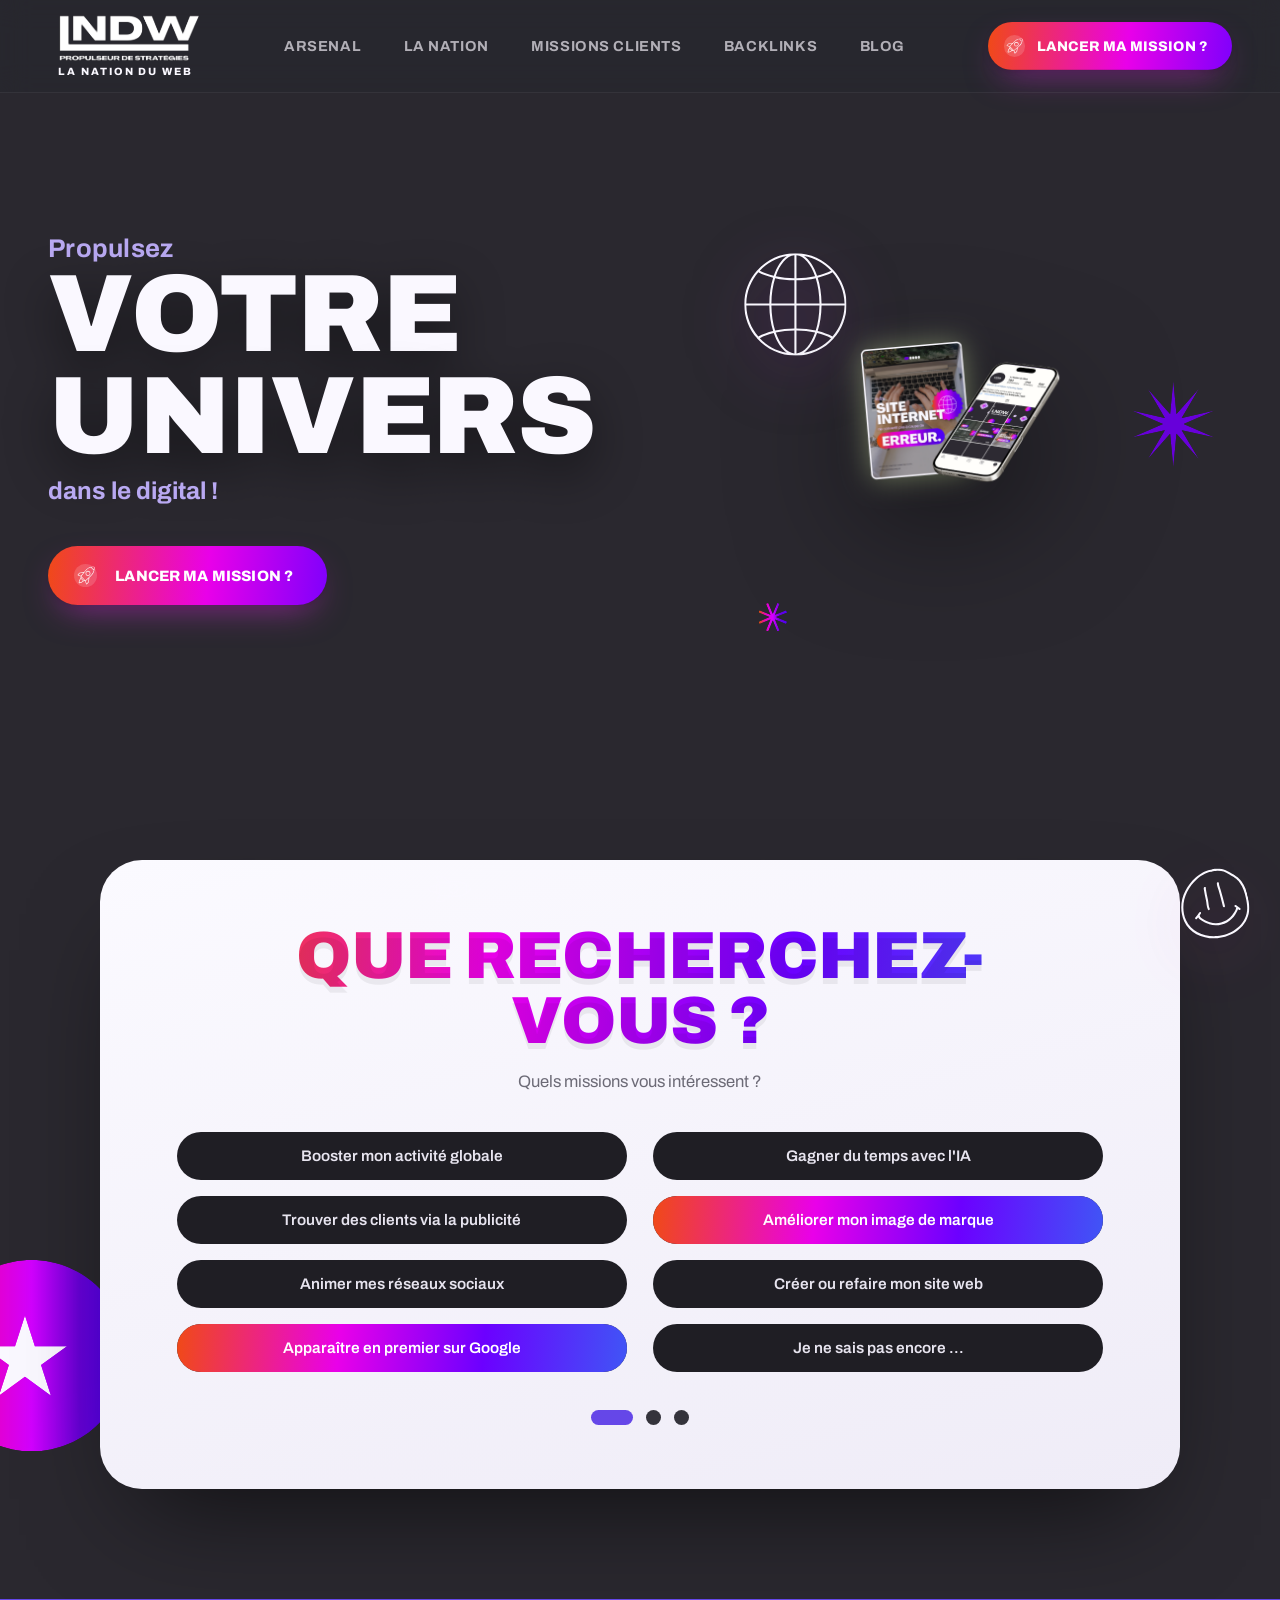
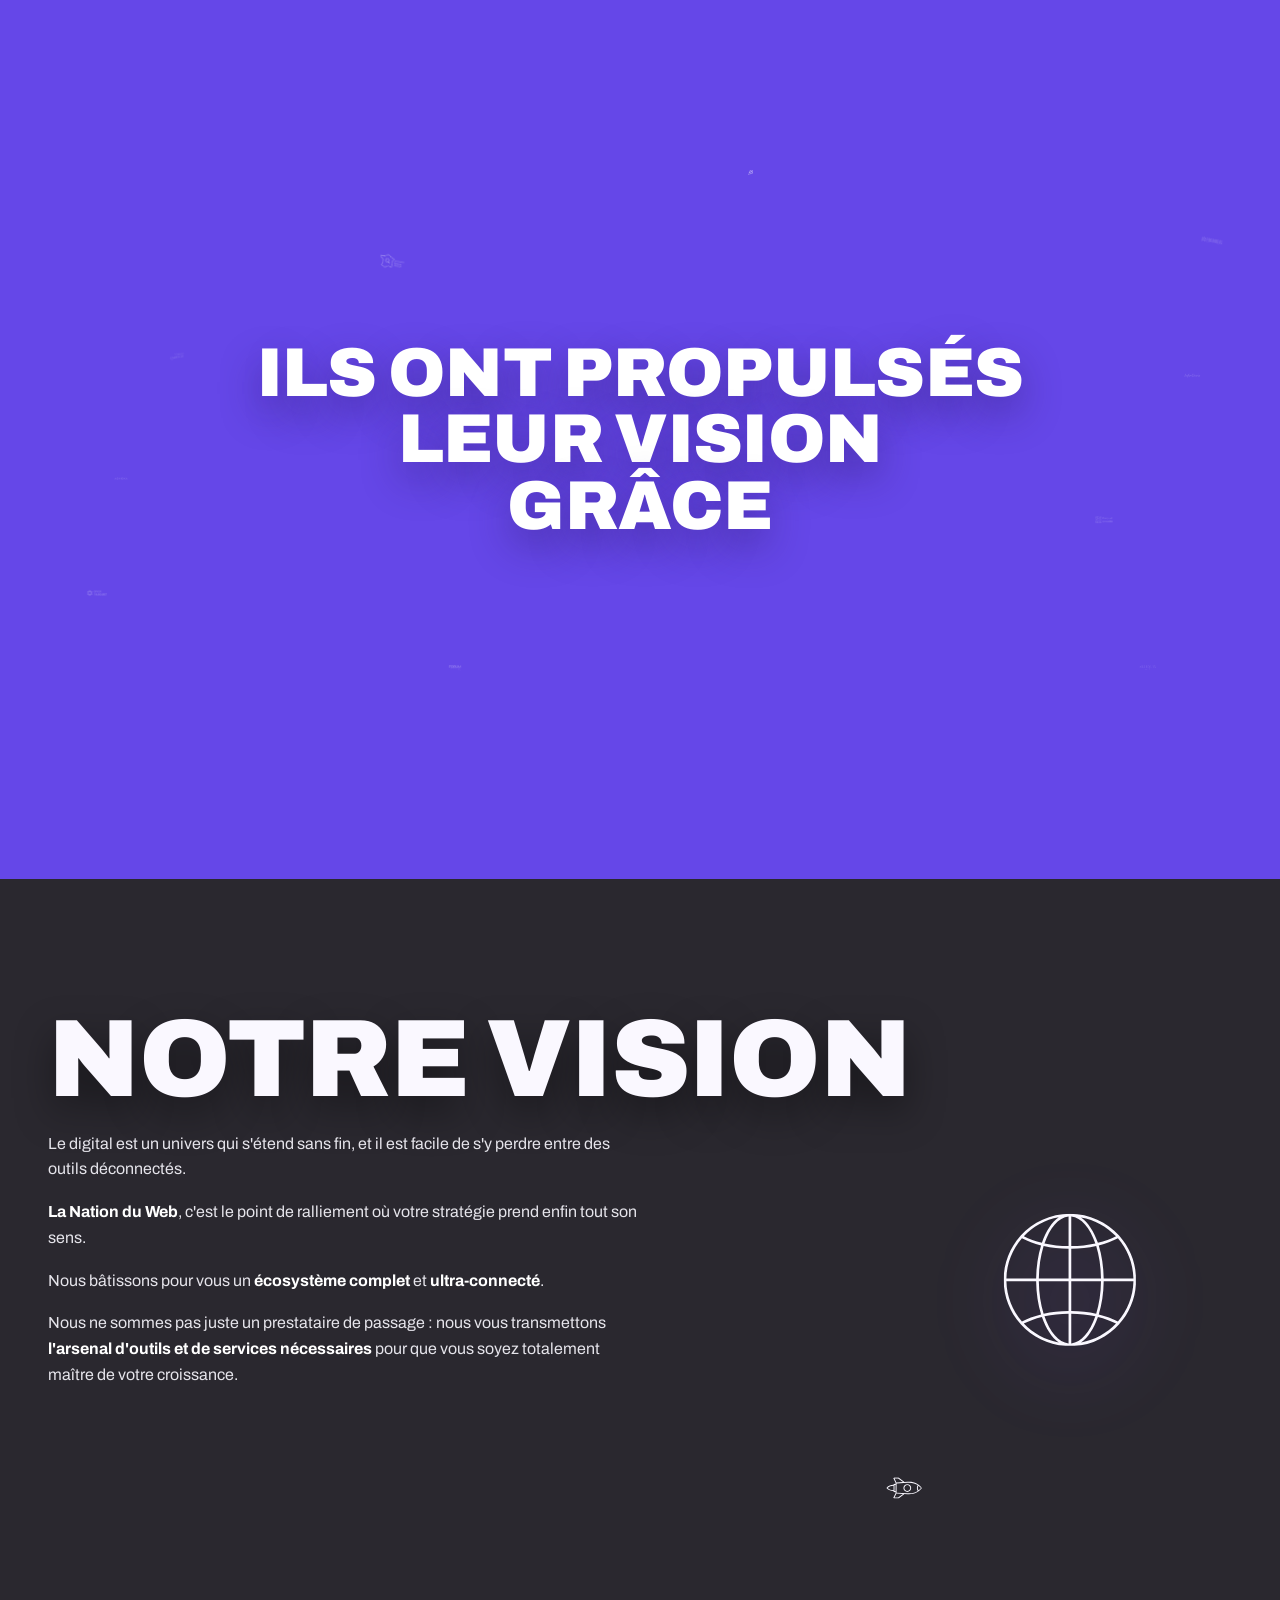
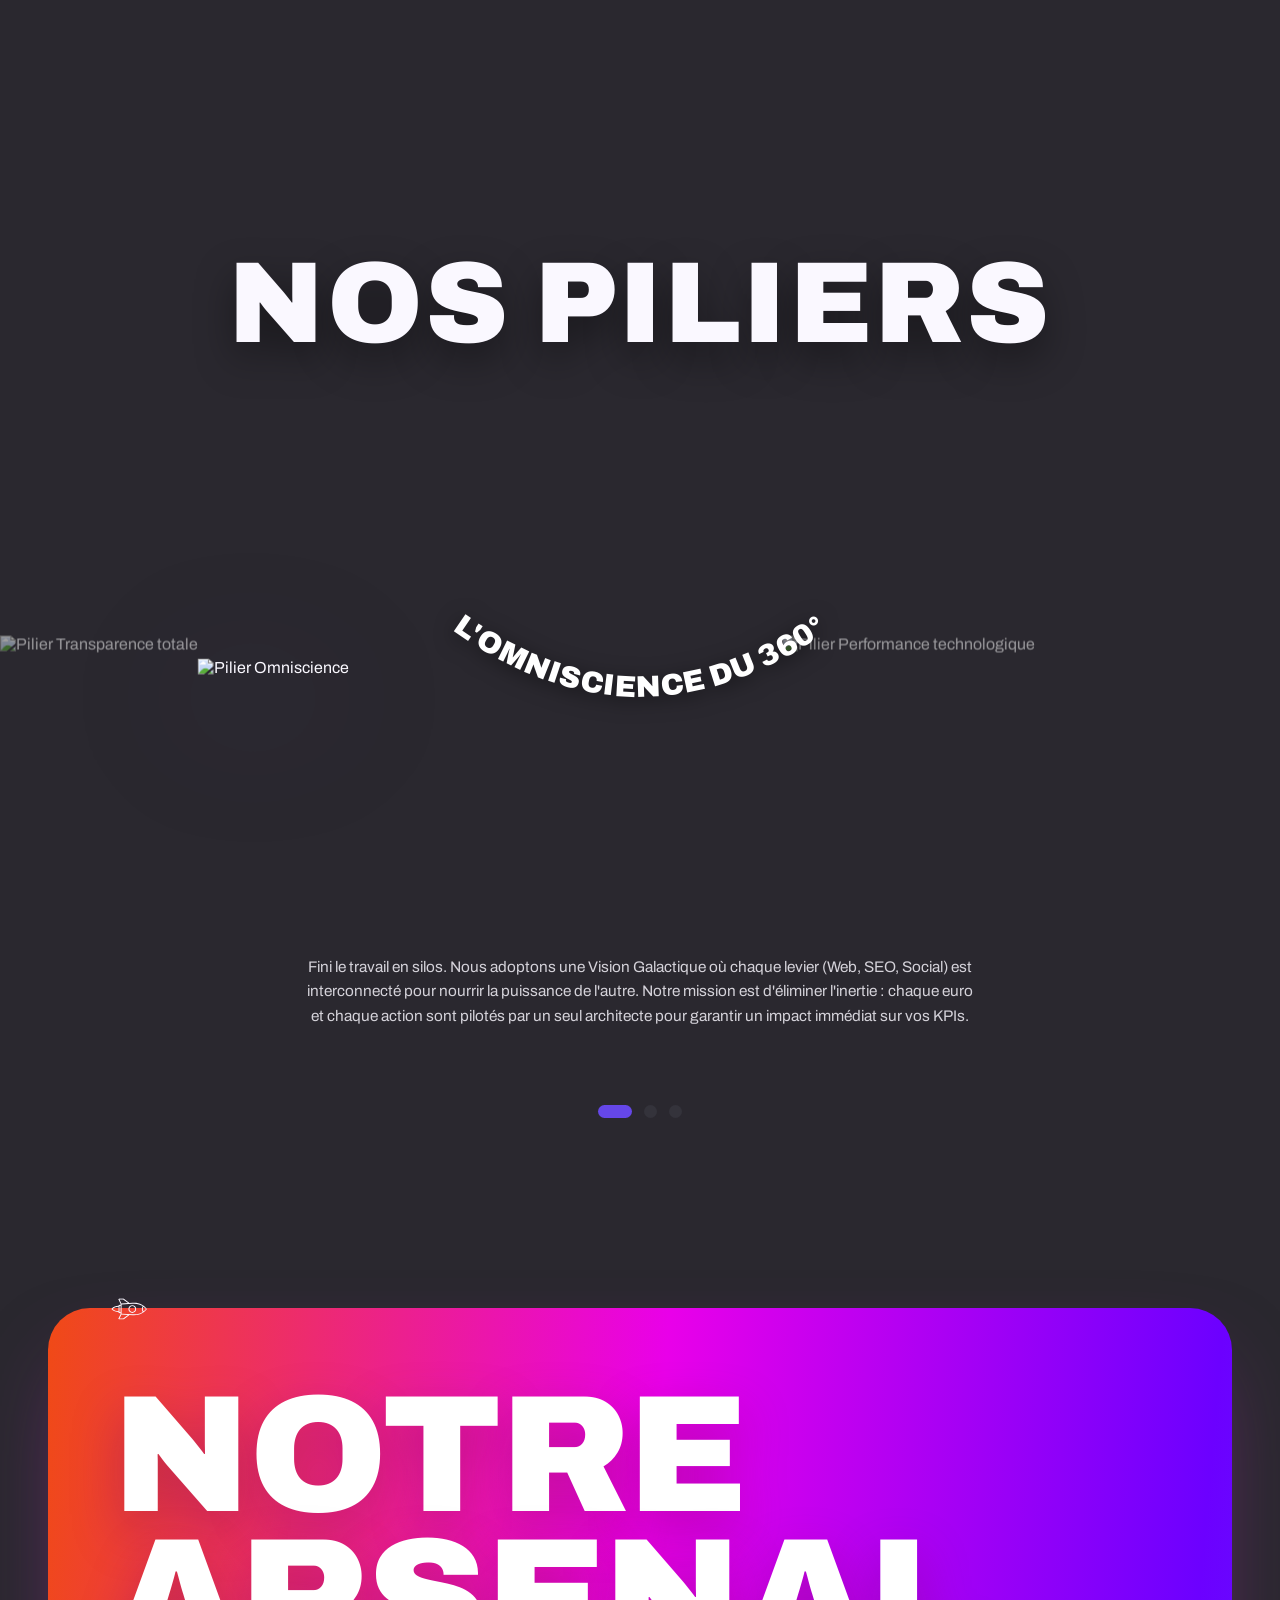
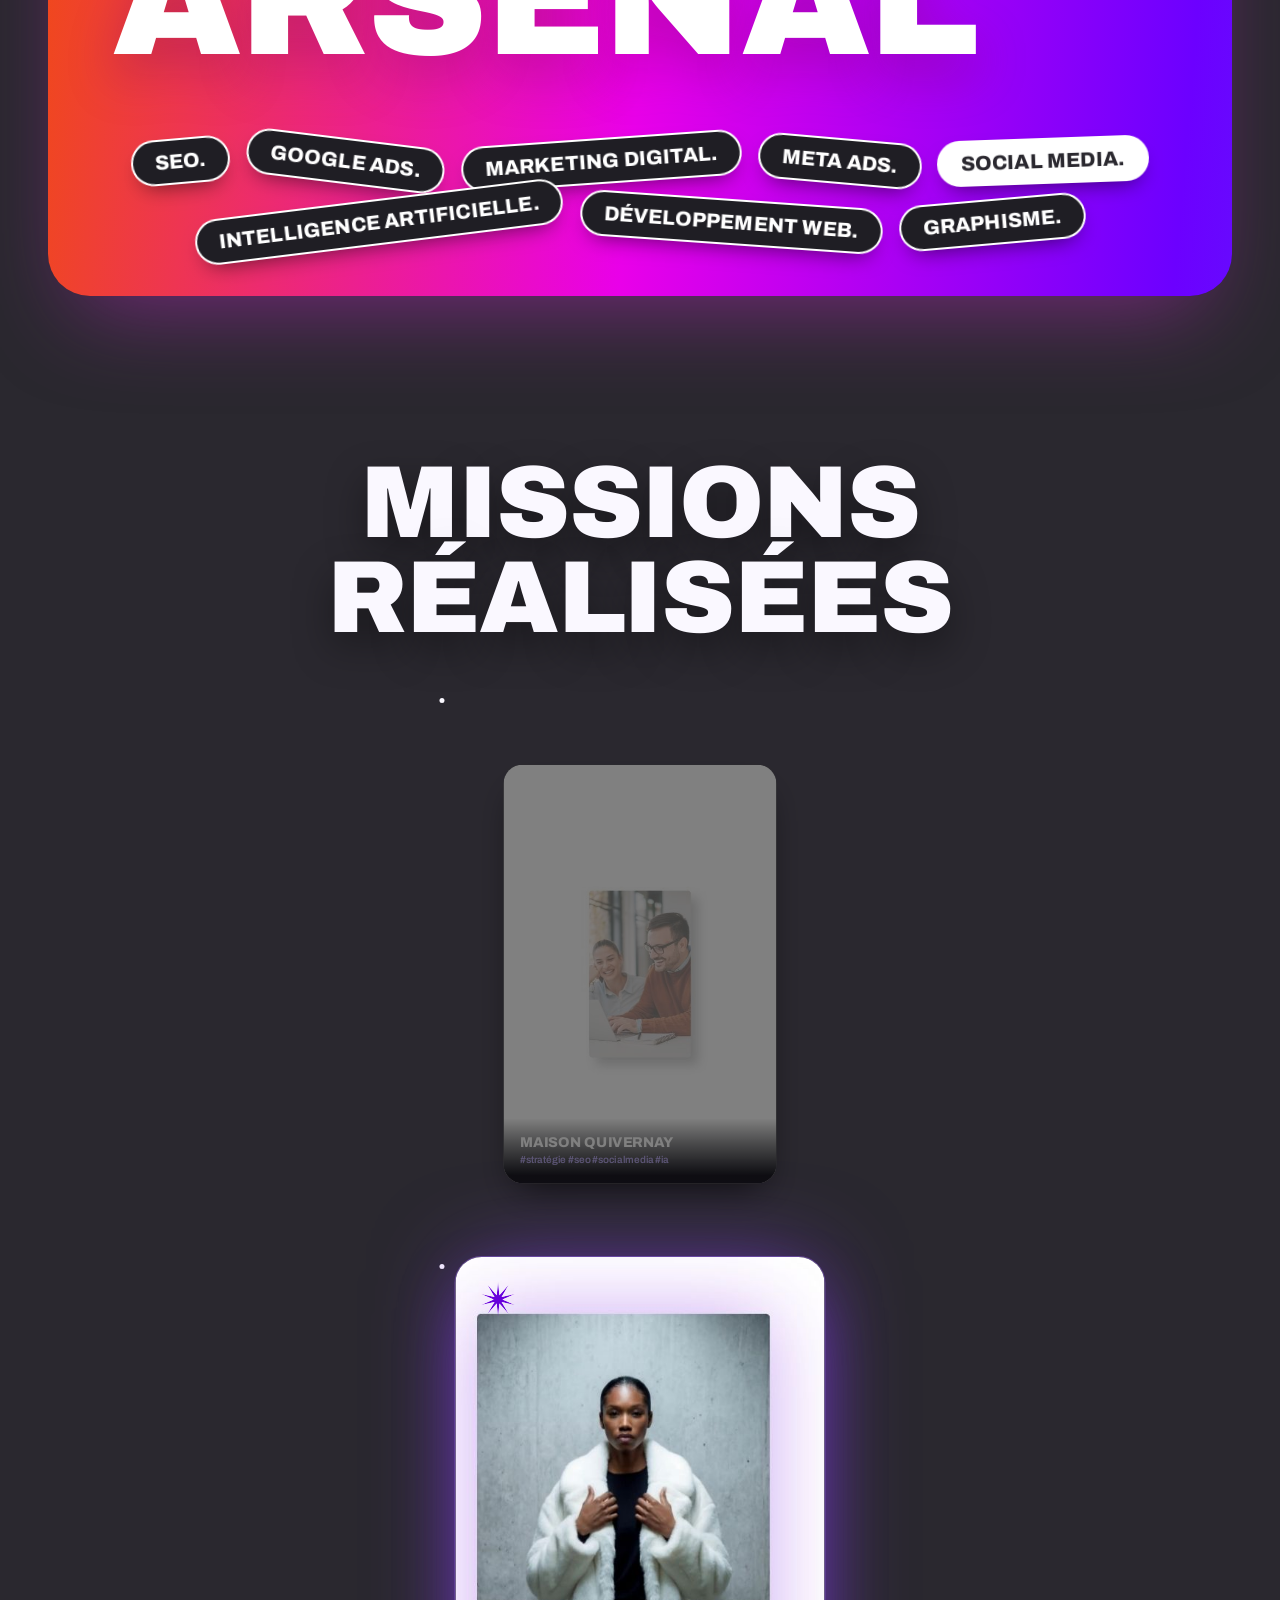
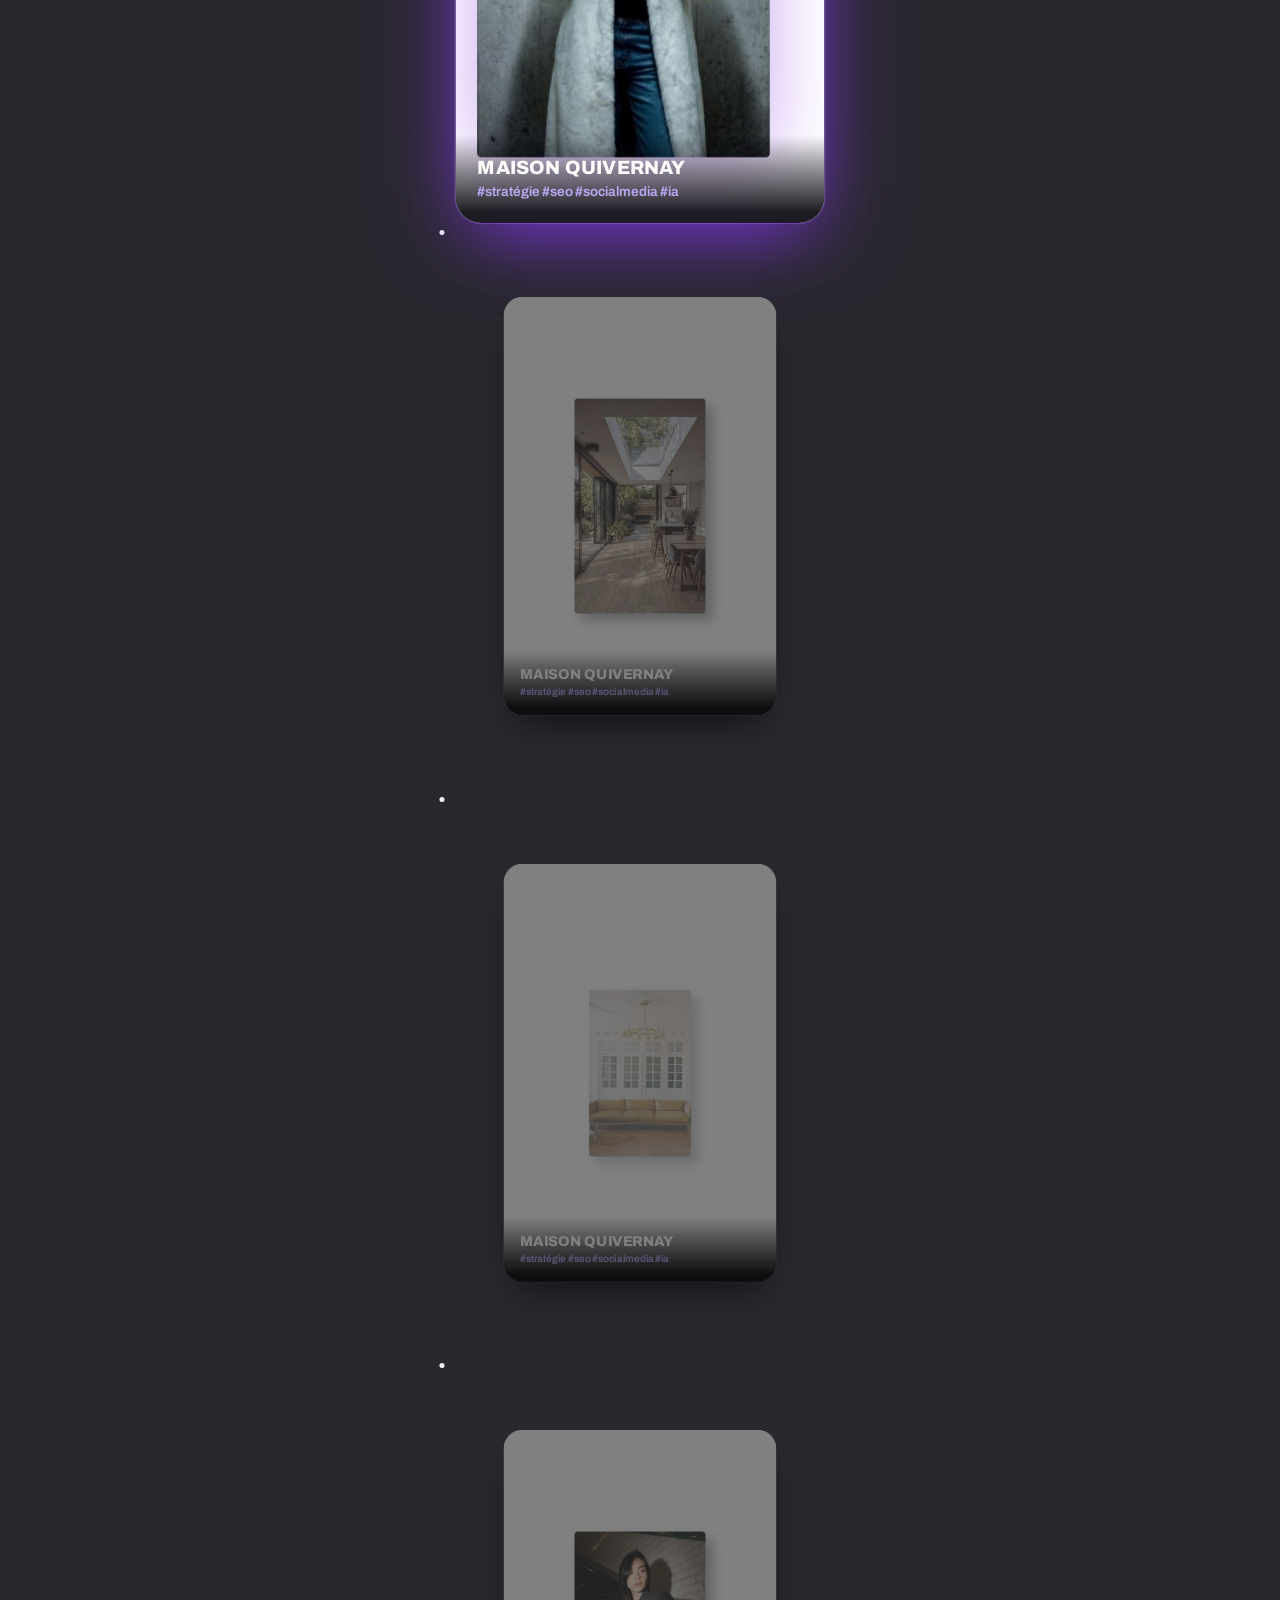
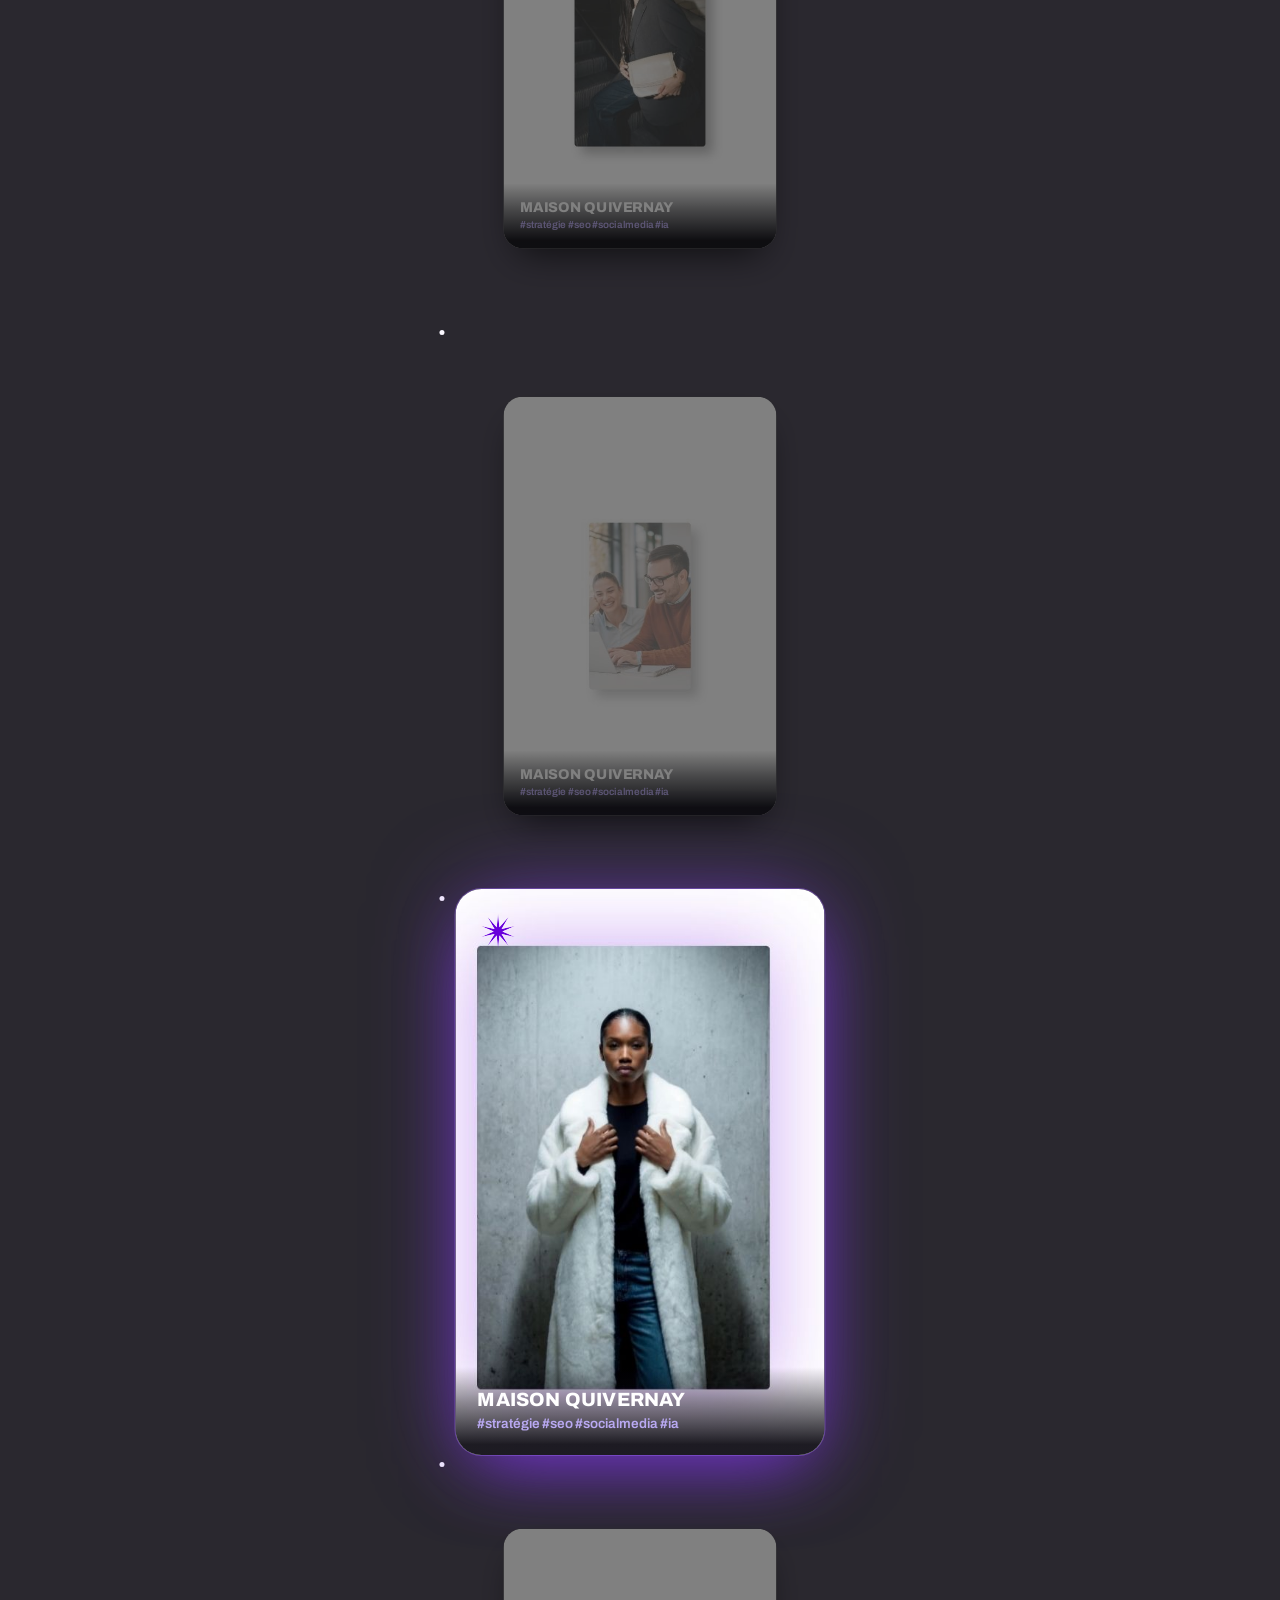
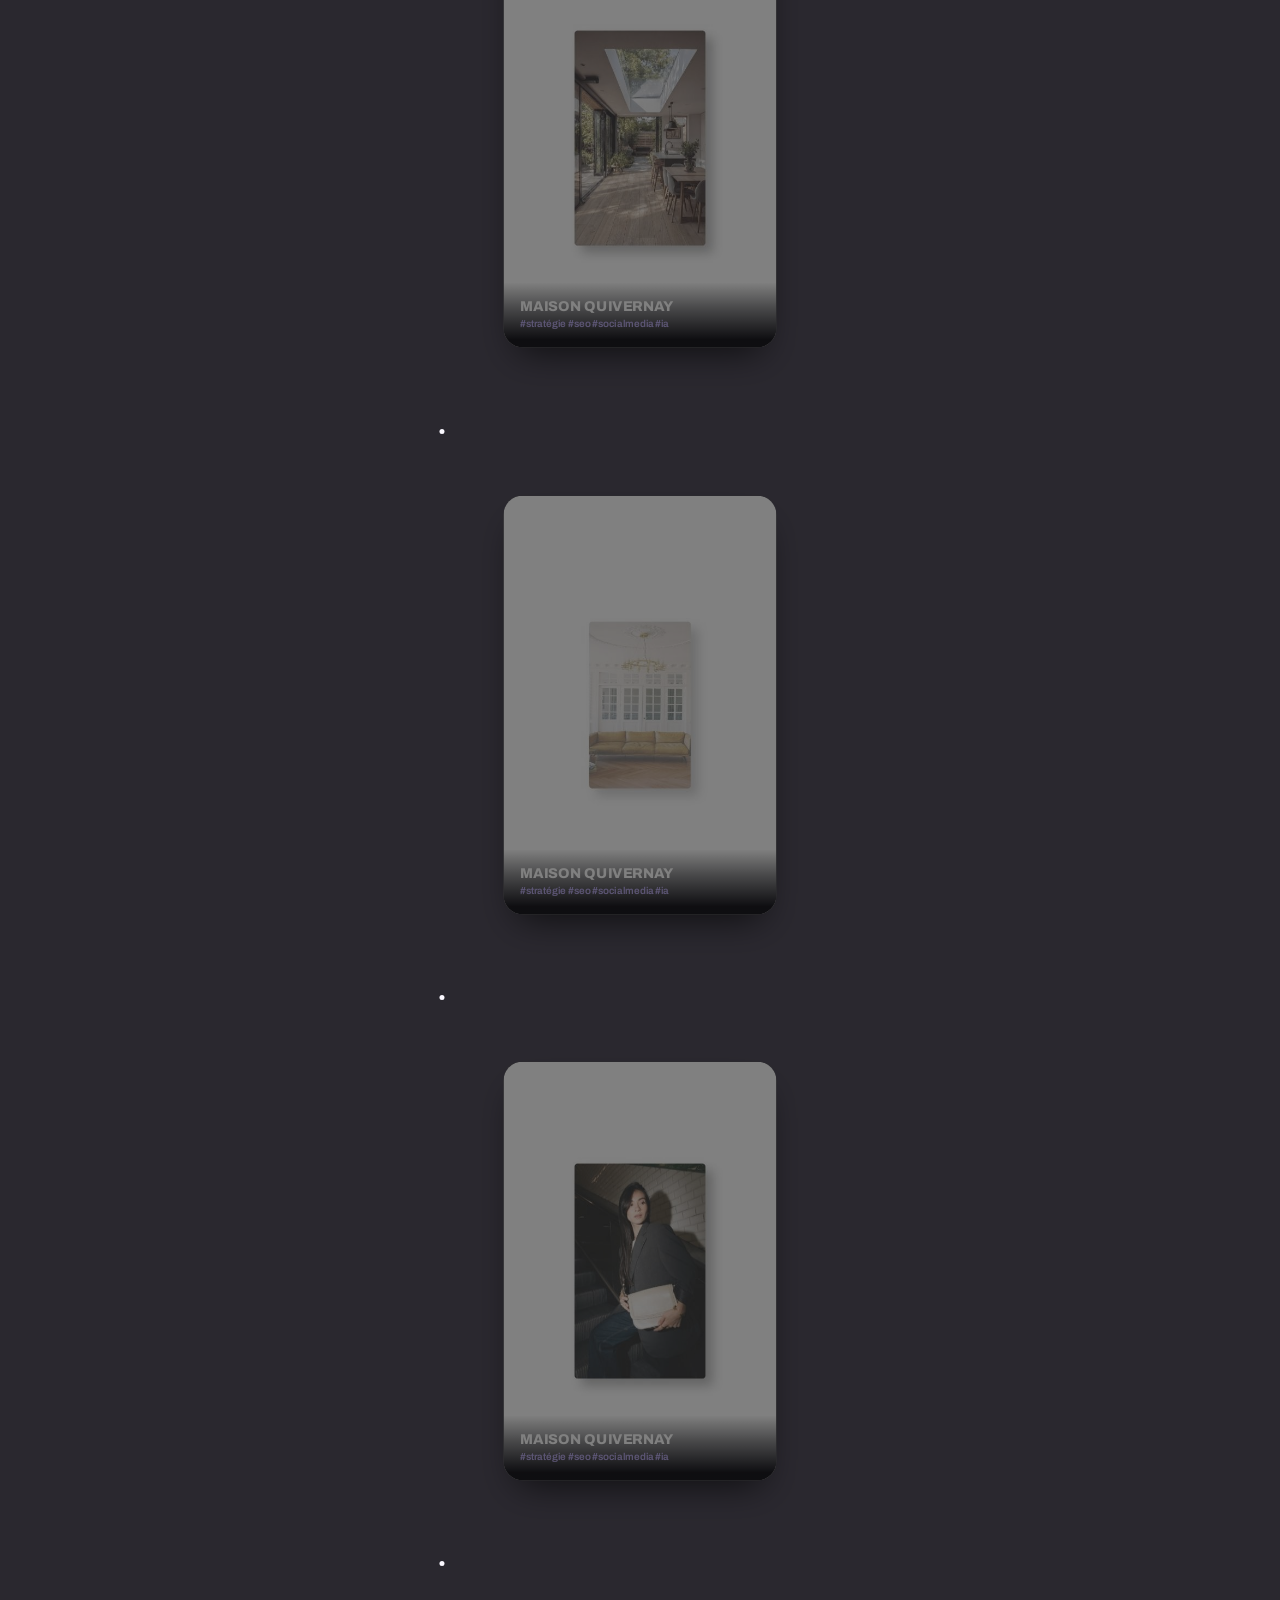
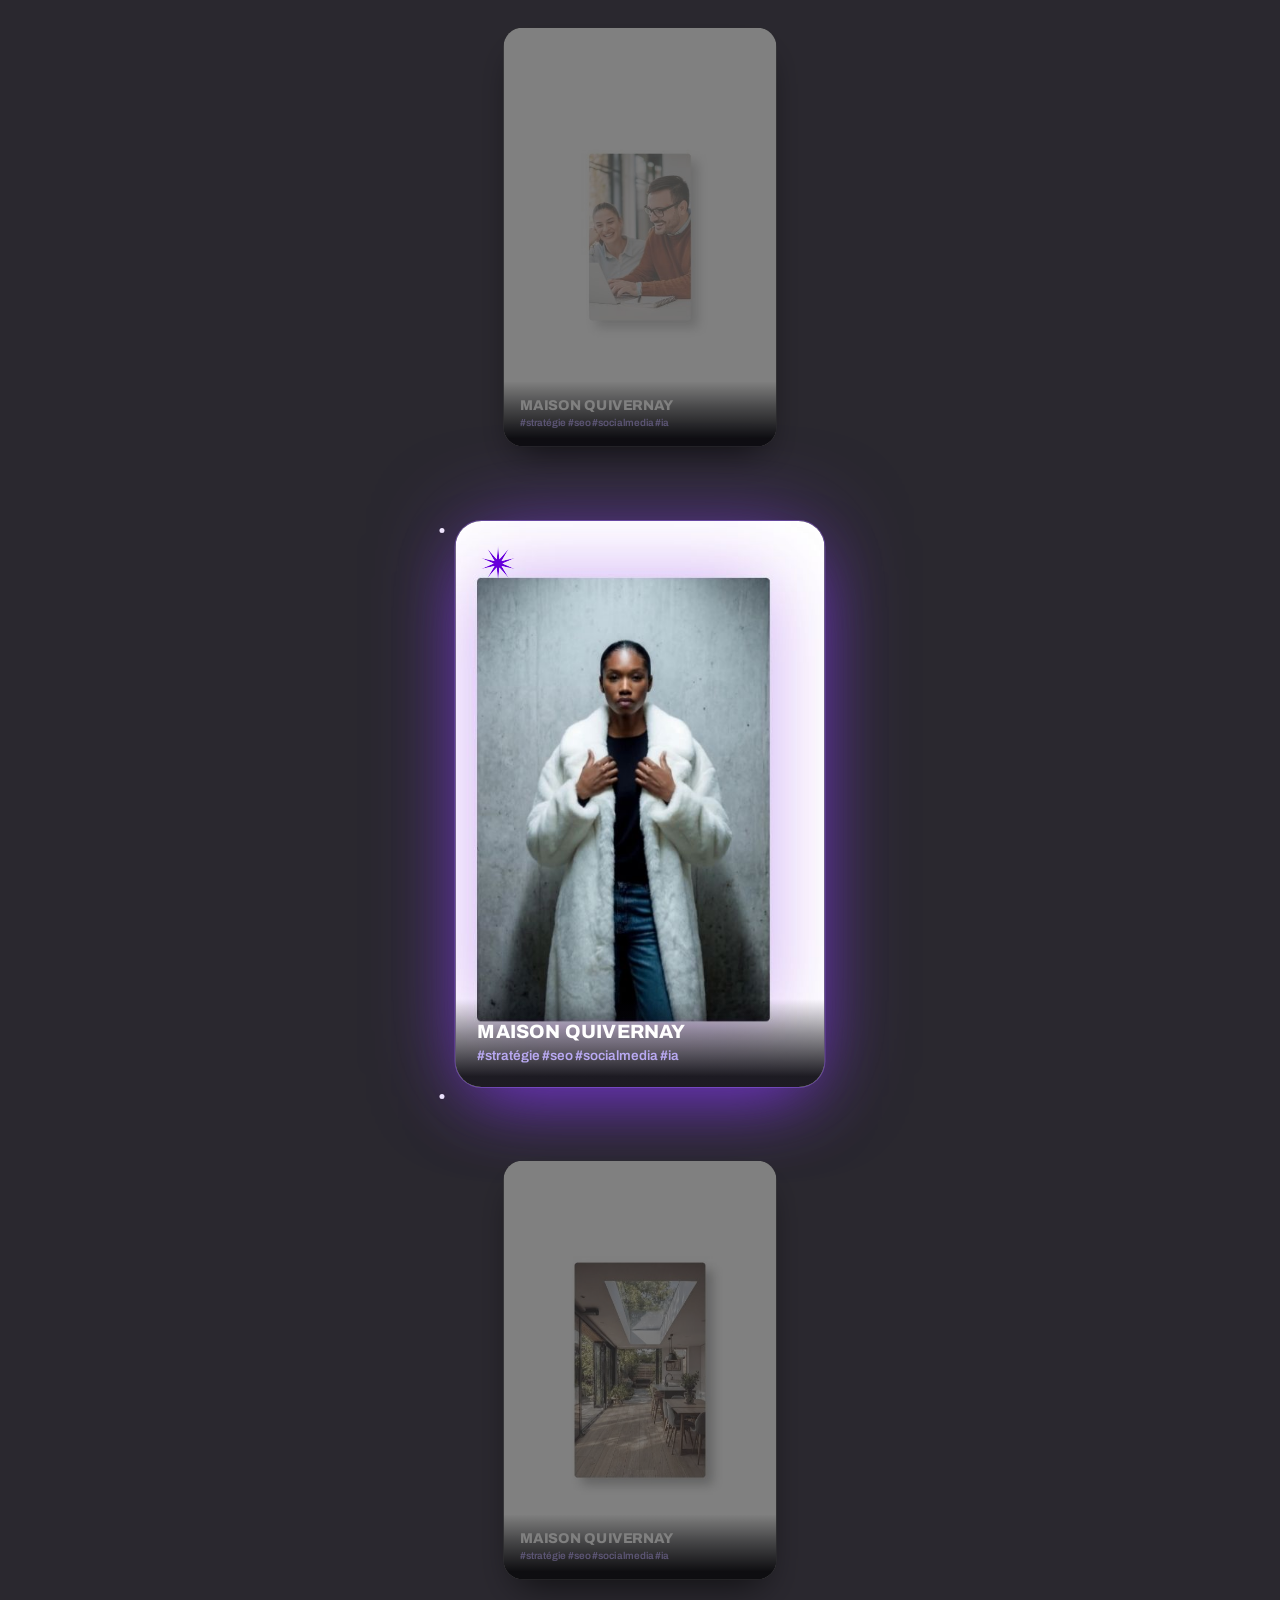
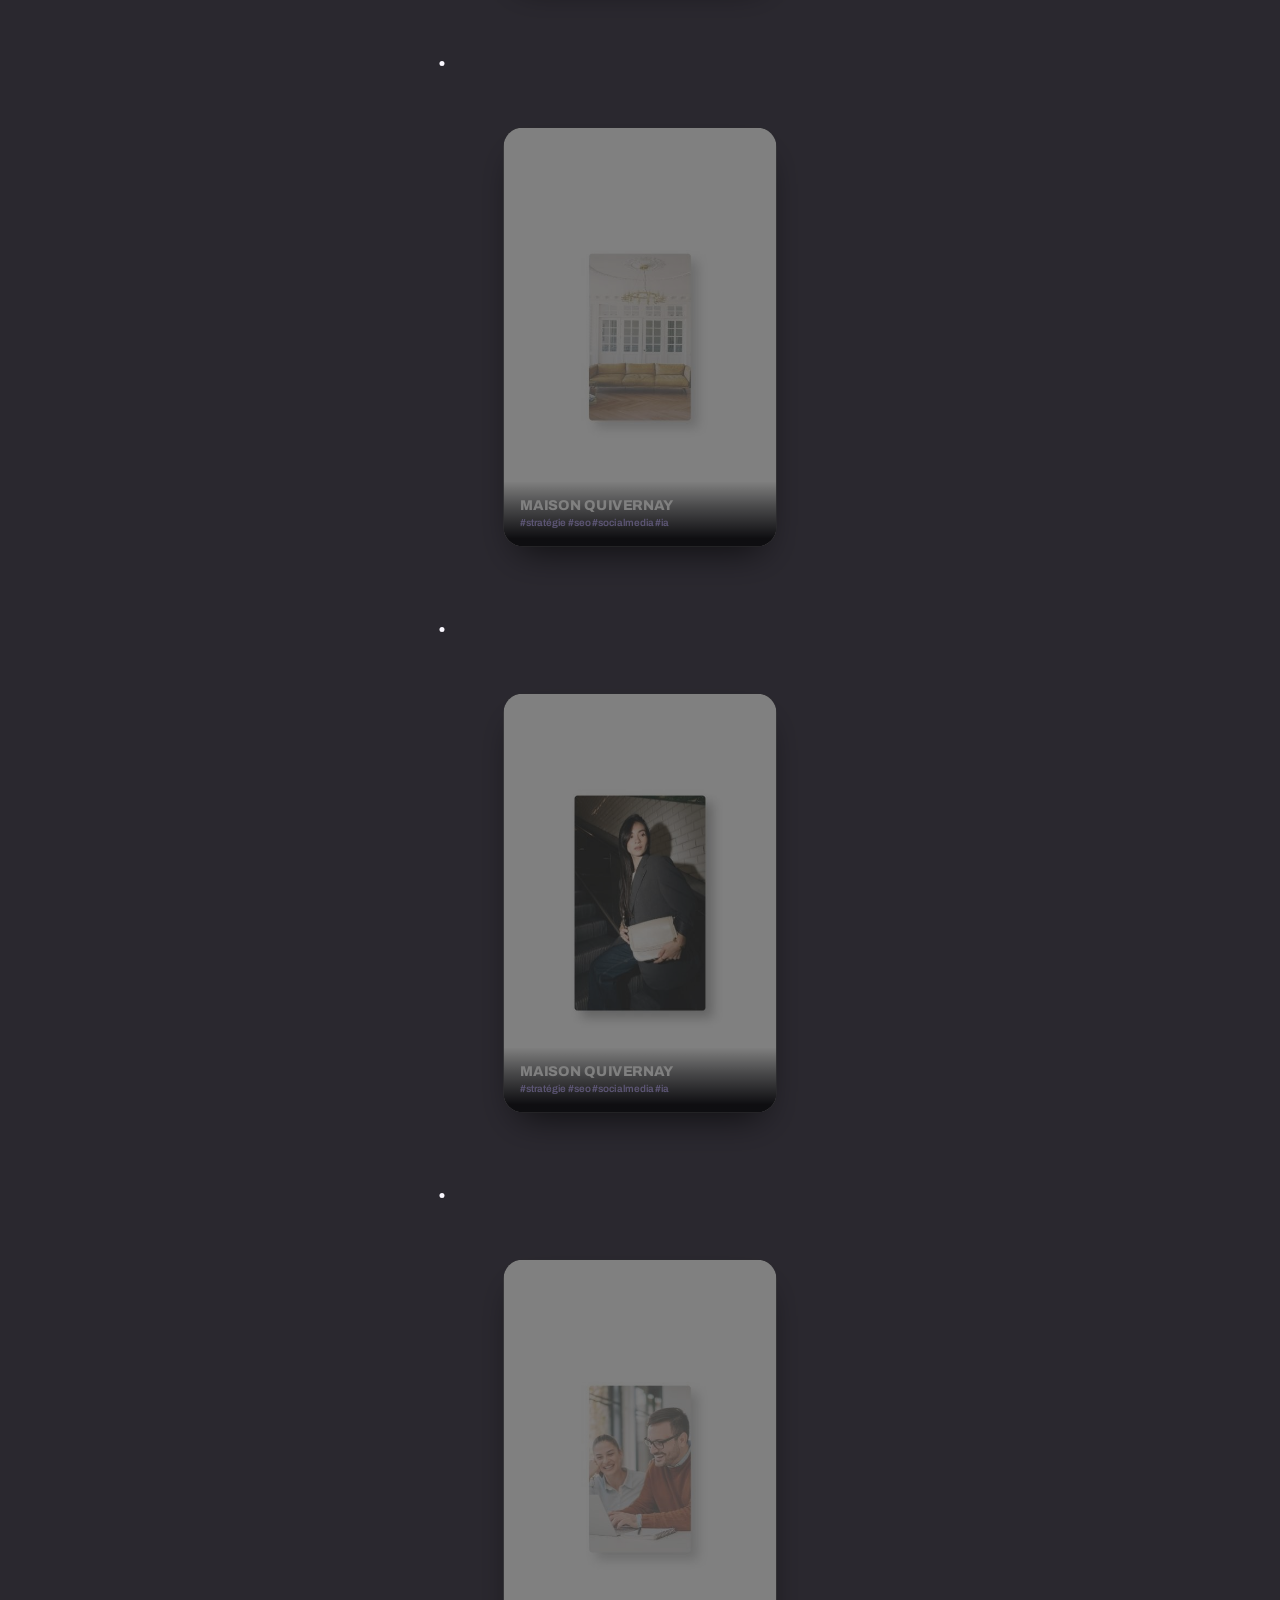
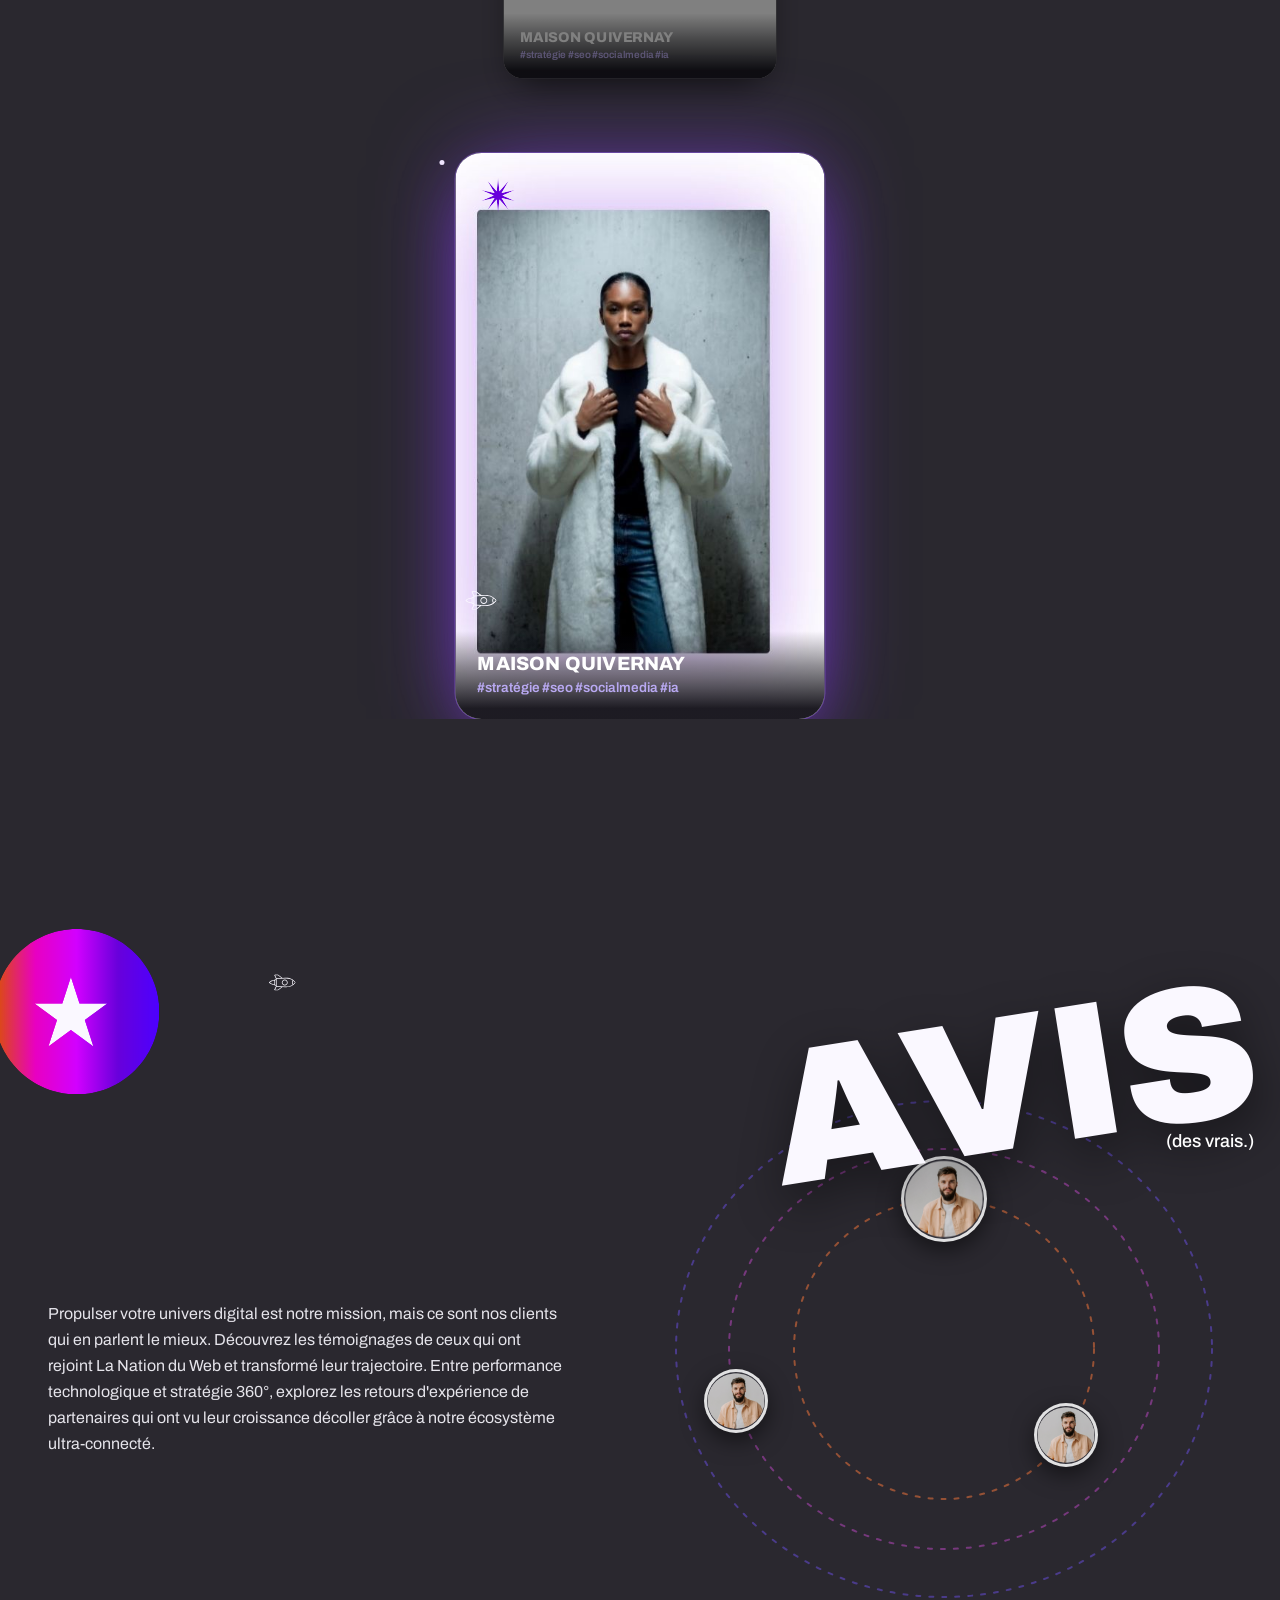
==== commit 4a3170a8: "Remove decorative white dotted paths sitewide; keep rockets, orbits, stickers Co-Authored-By: Claude" ====
--- a/index.html
+++ b/index.html
@@ -40,10 +40,6 @@
 
 <!-- ============================ 02 HERO ============================ -->
 <section class="hero" data-screen-label="Hero">
-  <svg class="dotted-path dp-hero" viewBox="0 0 1280 720" preserveAspectRatio="none" aria-hidden="true">
-    <defs><mask id="m-hero"><path class="dp-mask" pathLength="1" d="M 190 566 C 193 612, 208 652, 245 690 C 280 708, 305 714, 325 720"/></mask></defs>
-    <path class="dp-dots" mask="url(#m-hero)" d="M 190 566 C 193 612, 208 652, 245 690 C 280 708, 305 714, 325 720"/>
-  </svg>
   <div class="wrap hero-grid">
     <div class="hero-copy">
       <p class="hero-eyebrow reveal">Propulsez</p>
@@ -67,10 +63,6 @@
 
 <!-- ============================ 03 QUE RECHERCHEZ-VOUS ============================ -->
 <section class="cta-search" id="mission" data-screen-label="Que recherchez-vous">
-  <svg class="dotted-path dp-cta" viewBox="0 0 1280 1000" preserveAspectRatio="none" aria-hidden="true">
-    <defs><mask id="m-cta"><path class="dp-mask" pathLength="1" d="M 350 0 C 378 60, 435 110, 449 146 C 540 150, 690 150, 748 150 M 960 918 C 970 950, 962 982, 956 1000"/></mask></defs>
-    <path class="dp-dots" mask="url(#m-cta)" d="M 350 0 C 378 60, 435 110, 449 146 C 540 150, 690 150, 748 150 M 960 918 C 970 950, 962 982, 956 1000"/>
-  </svg>
   <div class="wrap cta-stage">
     <img class="sticker cta-rocket" src="assets/decorations/sticker-rocket-purple.svg" alt="">
     <img class="sticker cta-smiley" src="assets/decorations/sticker-smiley-gradient.svg" alt="">
@@ -95,10 +87,6 @@
 
 <!-- ============================ 04 CRÉDIBILITÉ ============================ -->
 <section class="credibility" data-screen-label="Crédibilité">
-  <svg class="dotted-path dp-cred" viewBox="0 0 1280 860" preserveAspectRatio="none" aria-hidden="true">
-    <defs><mask id="m-cred"><path class="dp-mask" pathLength="1" d="M 620 0 C 662 72, 722 132, 749 167 C 852 150, 982 70, 1016 34 M 700 598 C 648 660, 538 674, 545 734 C 552 786, 616 804, 670 850"/></mask></defs>
-    <path class="dp-dots" mask="url(#m-cred)" d="M 620 0 C 662 72, 722 132, 749 167 C 852 150, 982 70, 1016 34 M 700 598 C 648 660, 538 674, 545 734 C 552 786, 616 804, 670 850"/>
-  </svg>
   <div class="wrap cred-stage">
     <img class="sticker cred-rocket" src="assets/decorations/sticker-rocket-light.svg" alt="">
     <div class="cred-logos">
@@ -119,10 +107,6 @@
 
 <!-- ============================ 05 NOTRE VISION ============================ -->
 <section class="vision" id="vision" data-screen-label="Notre Vision">
-  <svg class="dotted-path dp-vision" viewBox="0 0 1280 760" preserveAspectRatio="none" aria-hidden="true">
-    <defs><mask id="m-vision"><path class="dp-mask" pathLength="1" d="M 470 545 C 582 642, 702 700, 800 690 C 862 678, 890 600, 903 540 C 915 510, 948 495, 988 502"/></mask></defs>
-    <path class="dp-dots" mask="url(#m-vision)" d="M 470 545 C 582 642, 702 700, 800 690 C 862 678, 890 600, 903 540 C 915 510, 948 495, 988 502"/>
-  </svg>
   <div class="wrap">
     <h2 class="display vision-title reveal">NOTRE VISION</h2>
     <div class="vision-grid">
@@ -142,10 +126,6 @@
 
 <!-- ============================ 06 NOS PILIERS ============================ -->
 <section class="pillars" data-screen-label="Nos Piliers">
-  <svg class="dotted-path dp-pillars" viewBox="0 0 1280 760" preserveAspectRatio="none" aria-hidden="true">
-    <defs><mask id="m-pil"><path class="dp-mask" pathLength="1" d="M 150 654 C 159 694, 179 728, 172 760"/></mask></defs>
-    <path class="dp-dots" mask="url(#m-pil)" d="M 150 654 C 159 694, 179 728, 172 760"/>
-  </svg>
   <div class="wrap">
     <h2 class="display pillars-title reveal">NOS PILIERS</h2>
     <div class="pillars-stage" id="pillarsStage">
@@ -166,10 +146,6 @@
 
 <!-- ============================ 07 NOTRE ARSENAL ============================ -->
 <section class="arsenal" id="arsenal" data-screen-label="Notre Arsenal">
-  <svg class="dotted-path dp-arsenal" viewBox="0 0 1280 1080" preserveAspectRatio="none" aria-hidden="true">
-    <defs><mask id="m-ars"><path class="dp-mask" pathLength="1" d="M 246 0 C 238 32, 205 58, 152 82 M 340 924 C 362 966, 332 1010, 342 1058"/></mask></defs>
-    <path class="dp-dots" mask="url(#m-ars)" d="M 246 0 C 238 32, 205 58, 152 82 M 340 924 C 362 966, 332 1010, 342 1058"/>
-  </svg>
   <div class="wrap arsenal-wrap">
     <img class="sticker arsenal-rocket" src="assets/decorations/sticker-rocket-purple.svg" alt="">
     <div class="arsenal-card" id="arsenalCard">
@@ -190,10 +166,6 @@
 
 <!-- ============================ 08 MISSIONS RÉALISÉES ============================ -->
 <section class="missions" id="missions" data-screen-label="Missions réalisées">
-  <svg class="dotted-path dp-missions" viewBox="0 0 1280 1000" preserveAspectRatio="none" aria-hidden="true">
-    <defs><mask id="m-mis"><path class="dp-mask" pathLength="1" d="M 600 864 C 558 890, 508 906, 480 921 C 450 938, 430 966, 425 1000"/></mask></defs>
-    <path class="dp-dots" mask="url(#m-mis)" d="M 600 864 C 558 890, 508 906, 480 921 C 450 938, 430 966, 425 1000"/>
-  </svg>
   <div class="wrap">
     <h2 class="display missions-title reveal">MISSIONS RÉALISÉES</h2>
   </div>
@@ -213,10 +185,6 @@
 
 <!-- ============================ 09 AVIS + CTA FINAL ============================ -->
 <section class="avis" data-screen-label="Avis">
-  <svg class="dotted-path dp-avis" viewBox="0 0 1280 1500" preserveAspectRatio="none" aria-hidden="true">
-    <defs><mask id="m-avis"><path class="dp-mask" pathLength="1" d="M 300 0 C 272 40, 252 52, 250 62 C 244 140, 200 312, 232 444 M 250 818 C 236 900, 242 982, 250 1052 C 254 1100, 256 1140, 258 1176"/></mask></defs>
-    <path class="dp-dots" id="avisPath" mask="url(#m-avis)" d="M 300 0 C 272 40, 252 52, 250 62 C 244 140, 200 312, 232 444 M 250 818 C 236 900, 242 982, 250 1052 C 254 1100, 256 1140, 258 1176"/>
-  </svg>
   <img class="sticker avis-rocket" id="avisRocket" src="assets/decorations/sticker-rocket-purple.svg" alt="">
   <div class="wrap avis-grid" id="avisGrid">
     <img class="sticker avis-star" src="assets/decorations/sticker-star-round.svg" alt="">
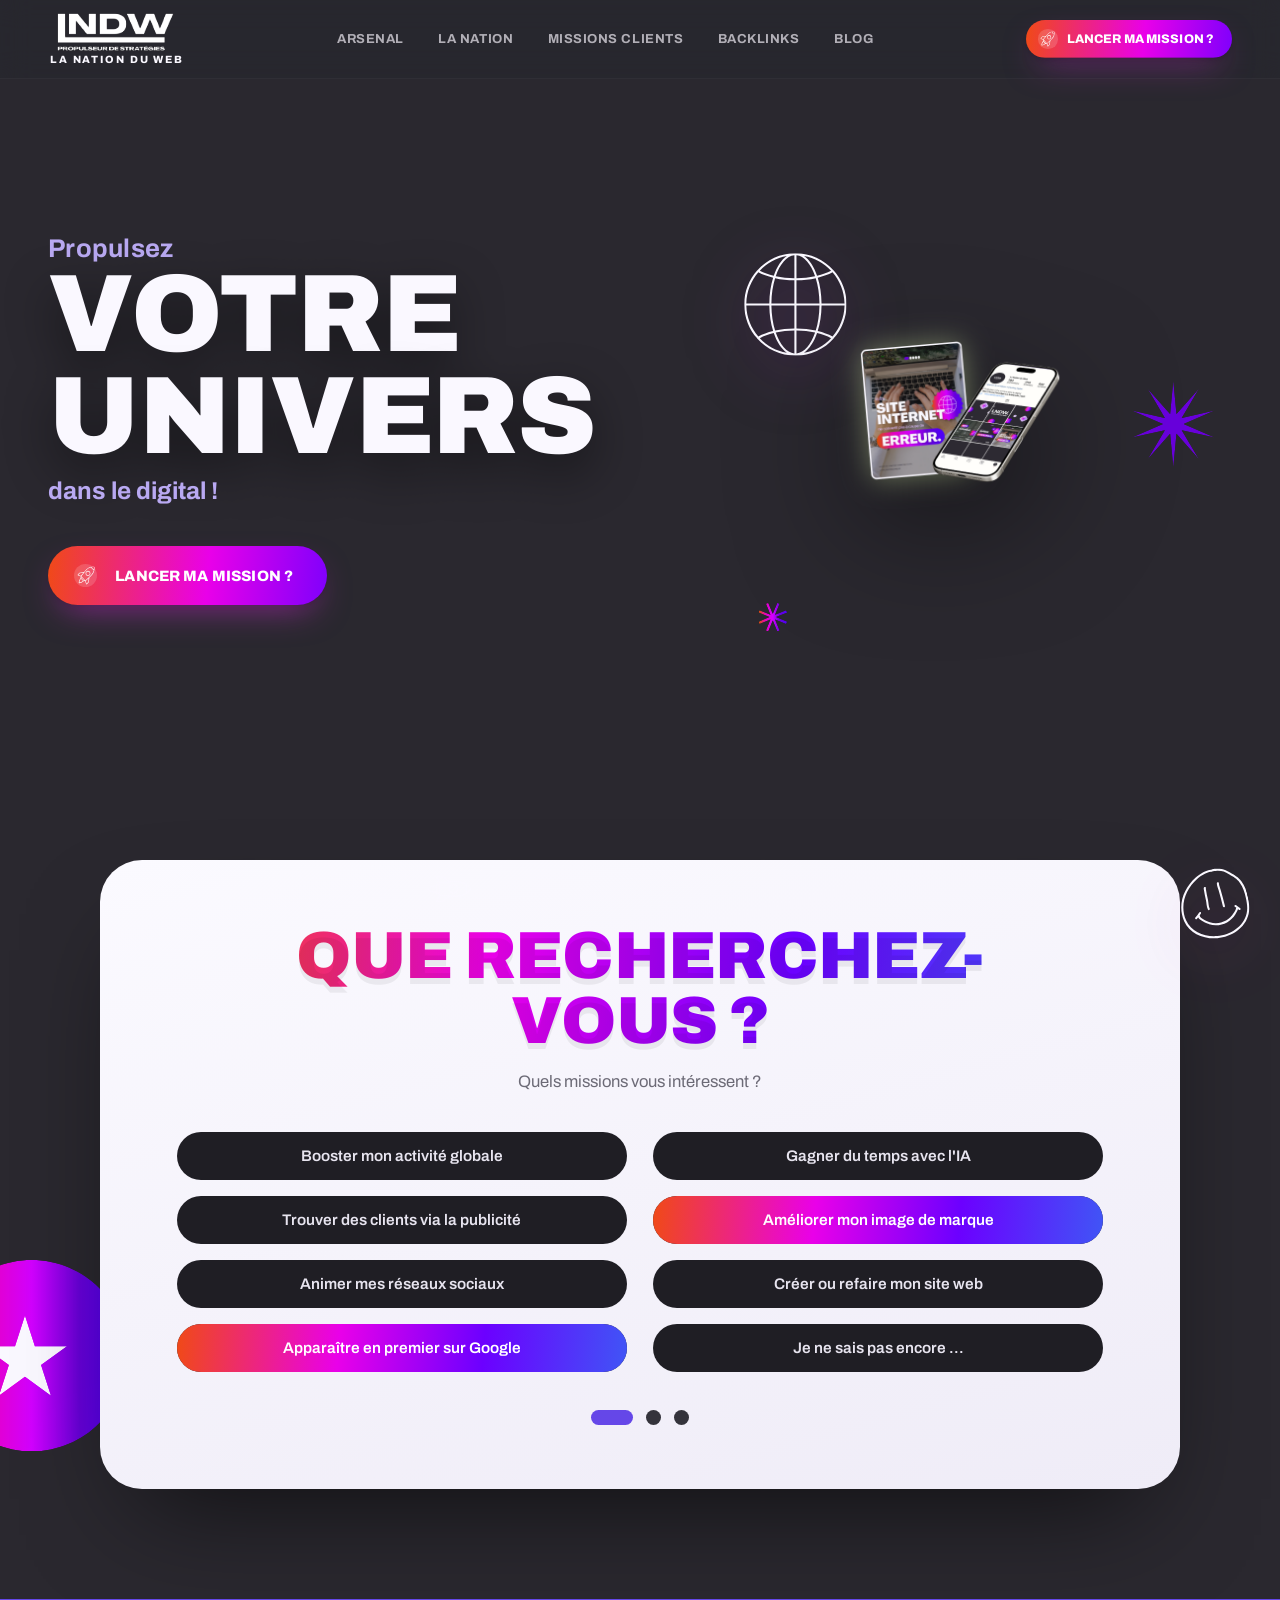
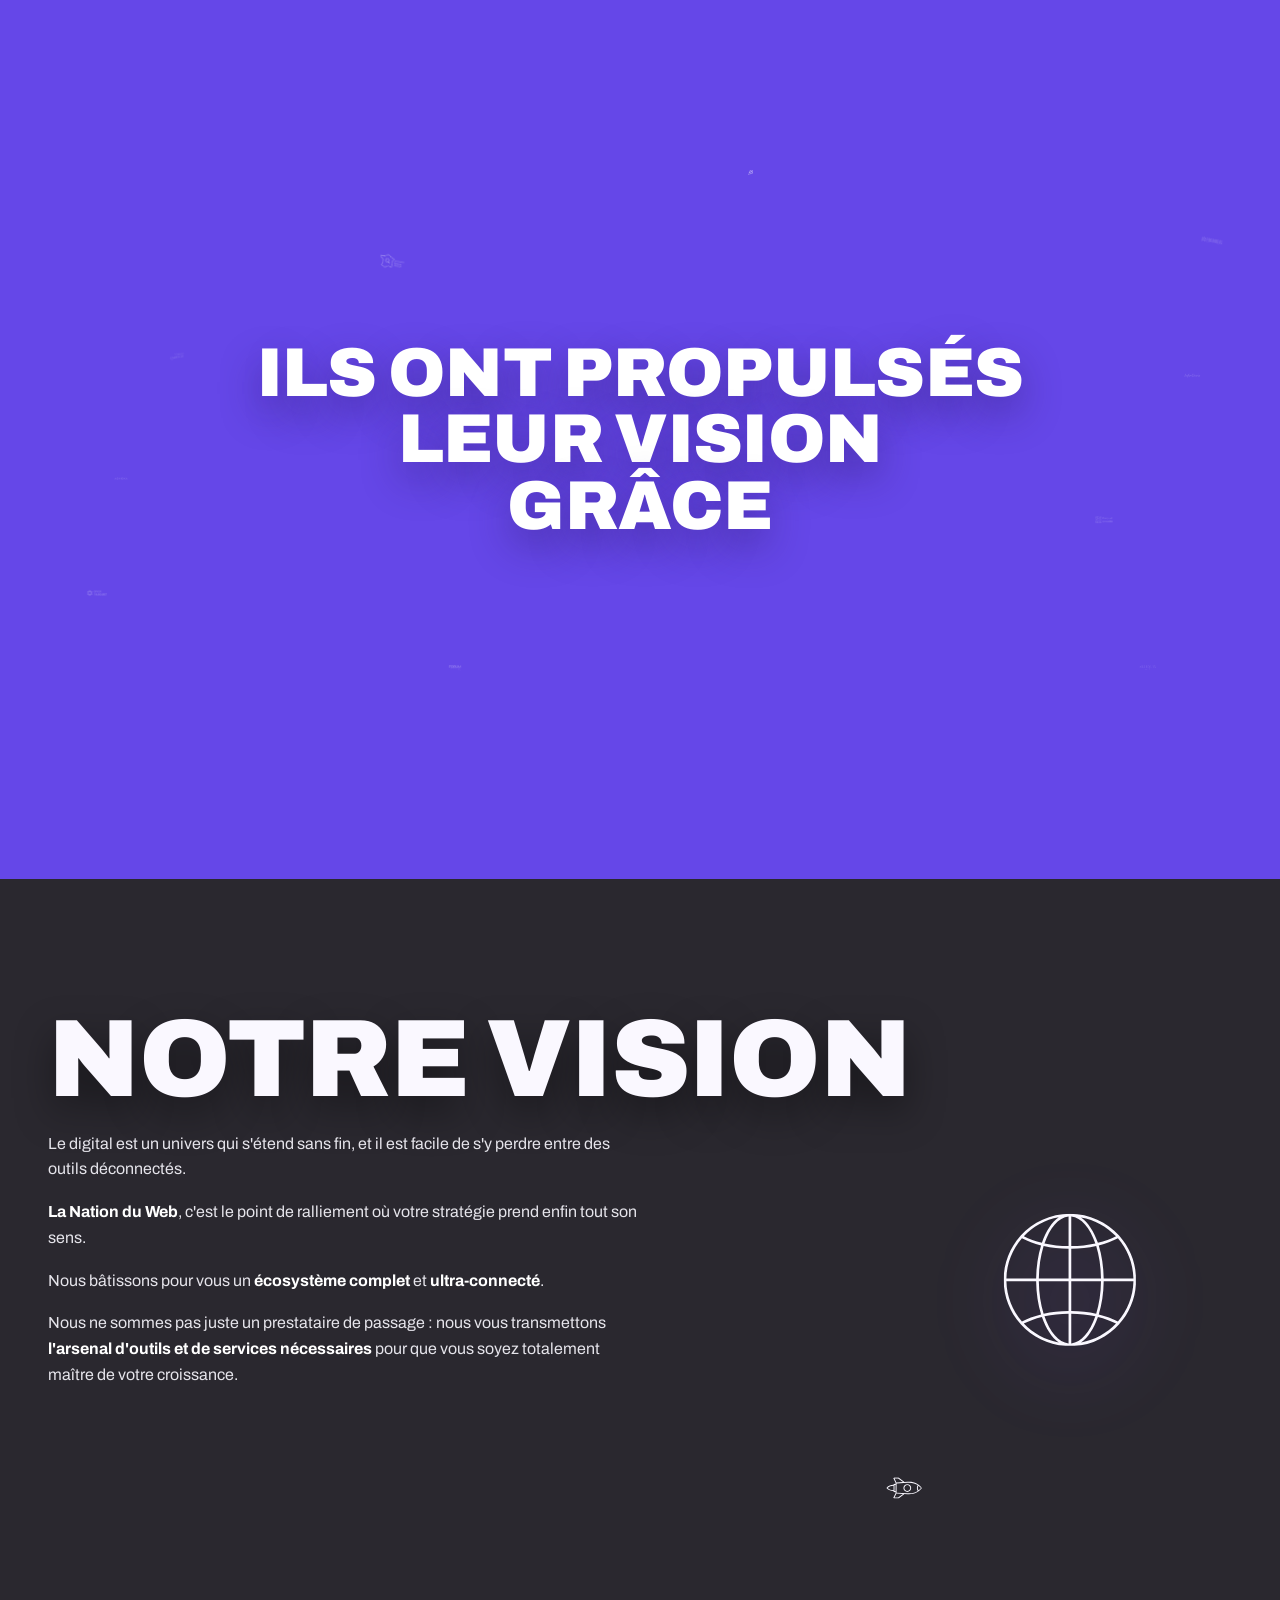
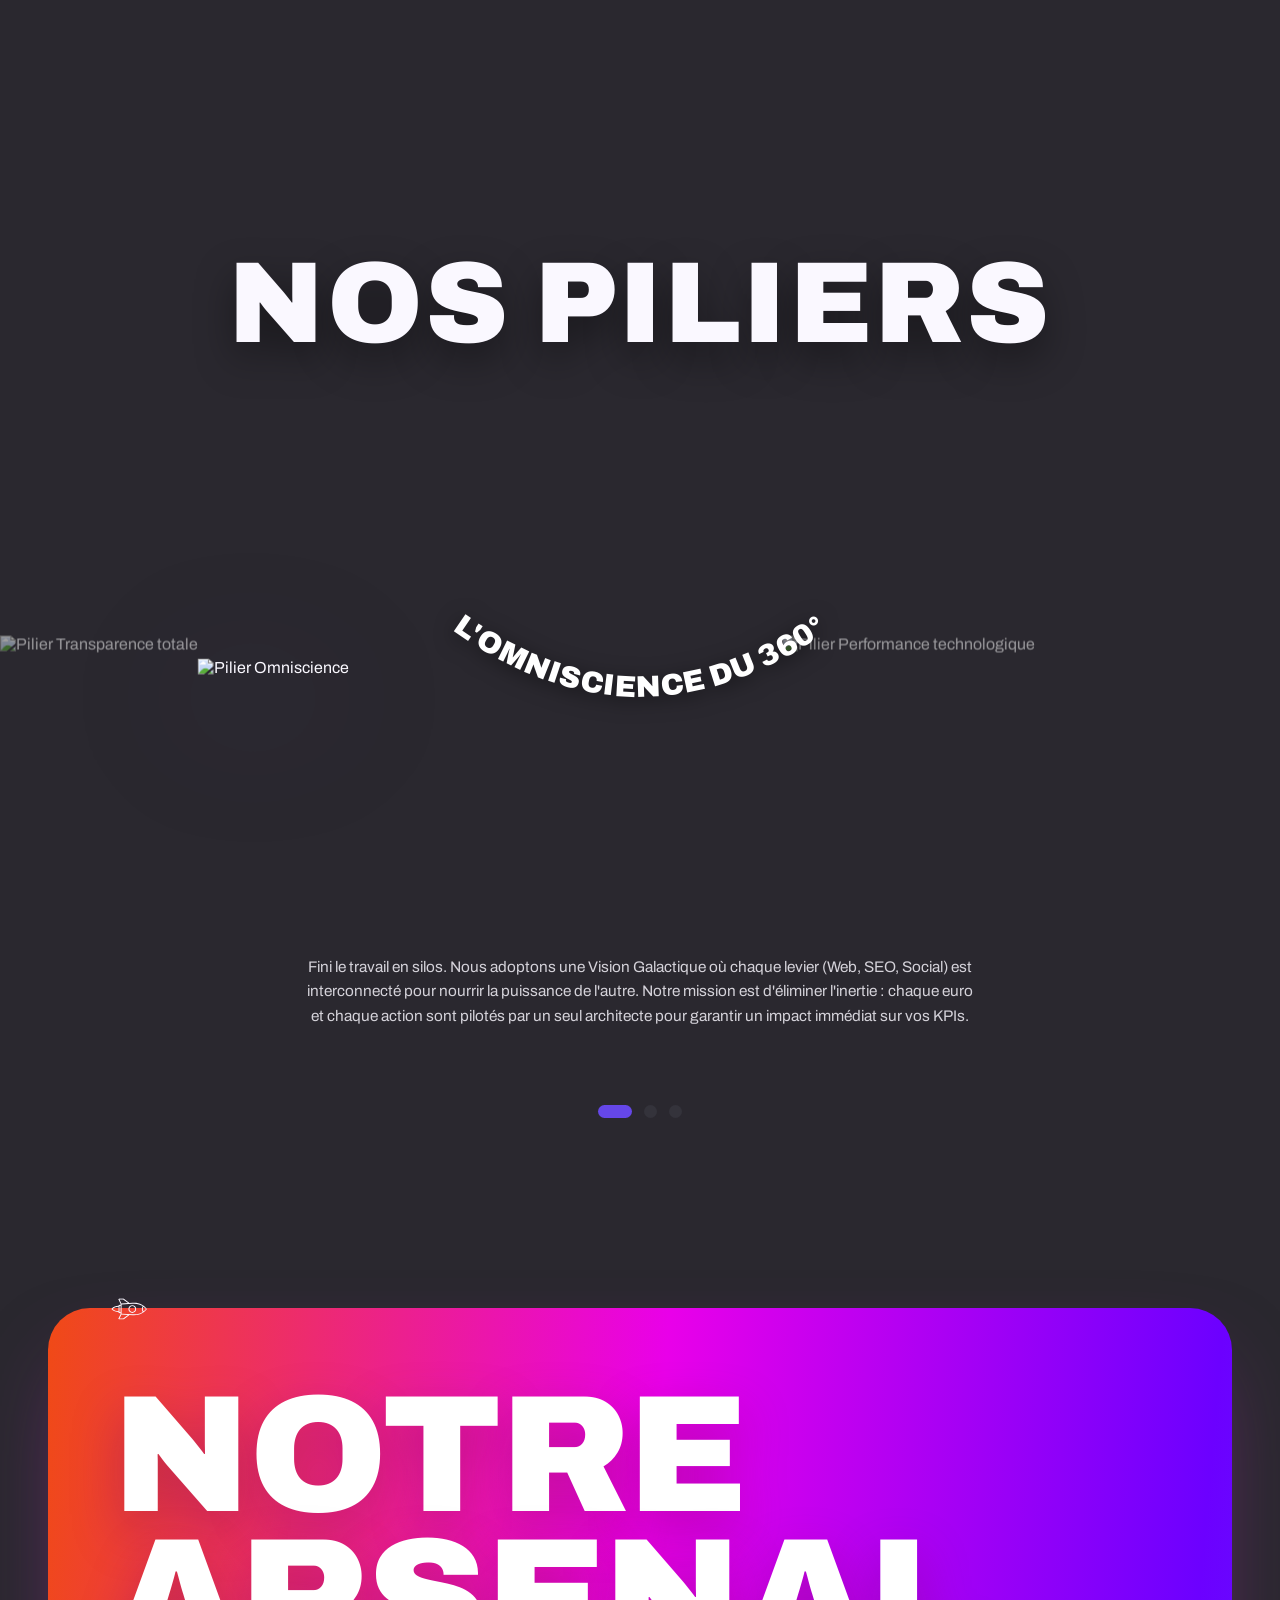
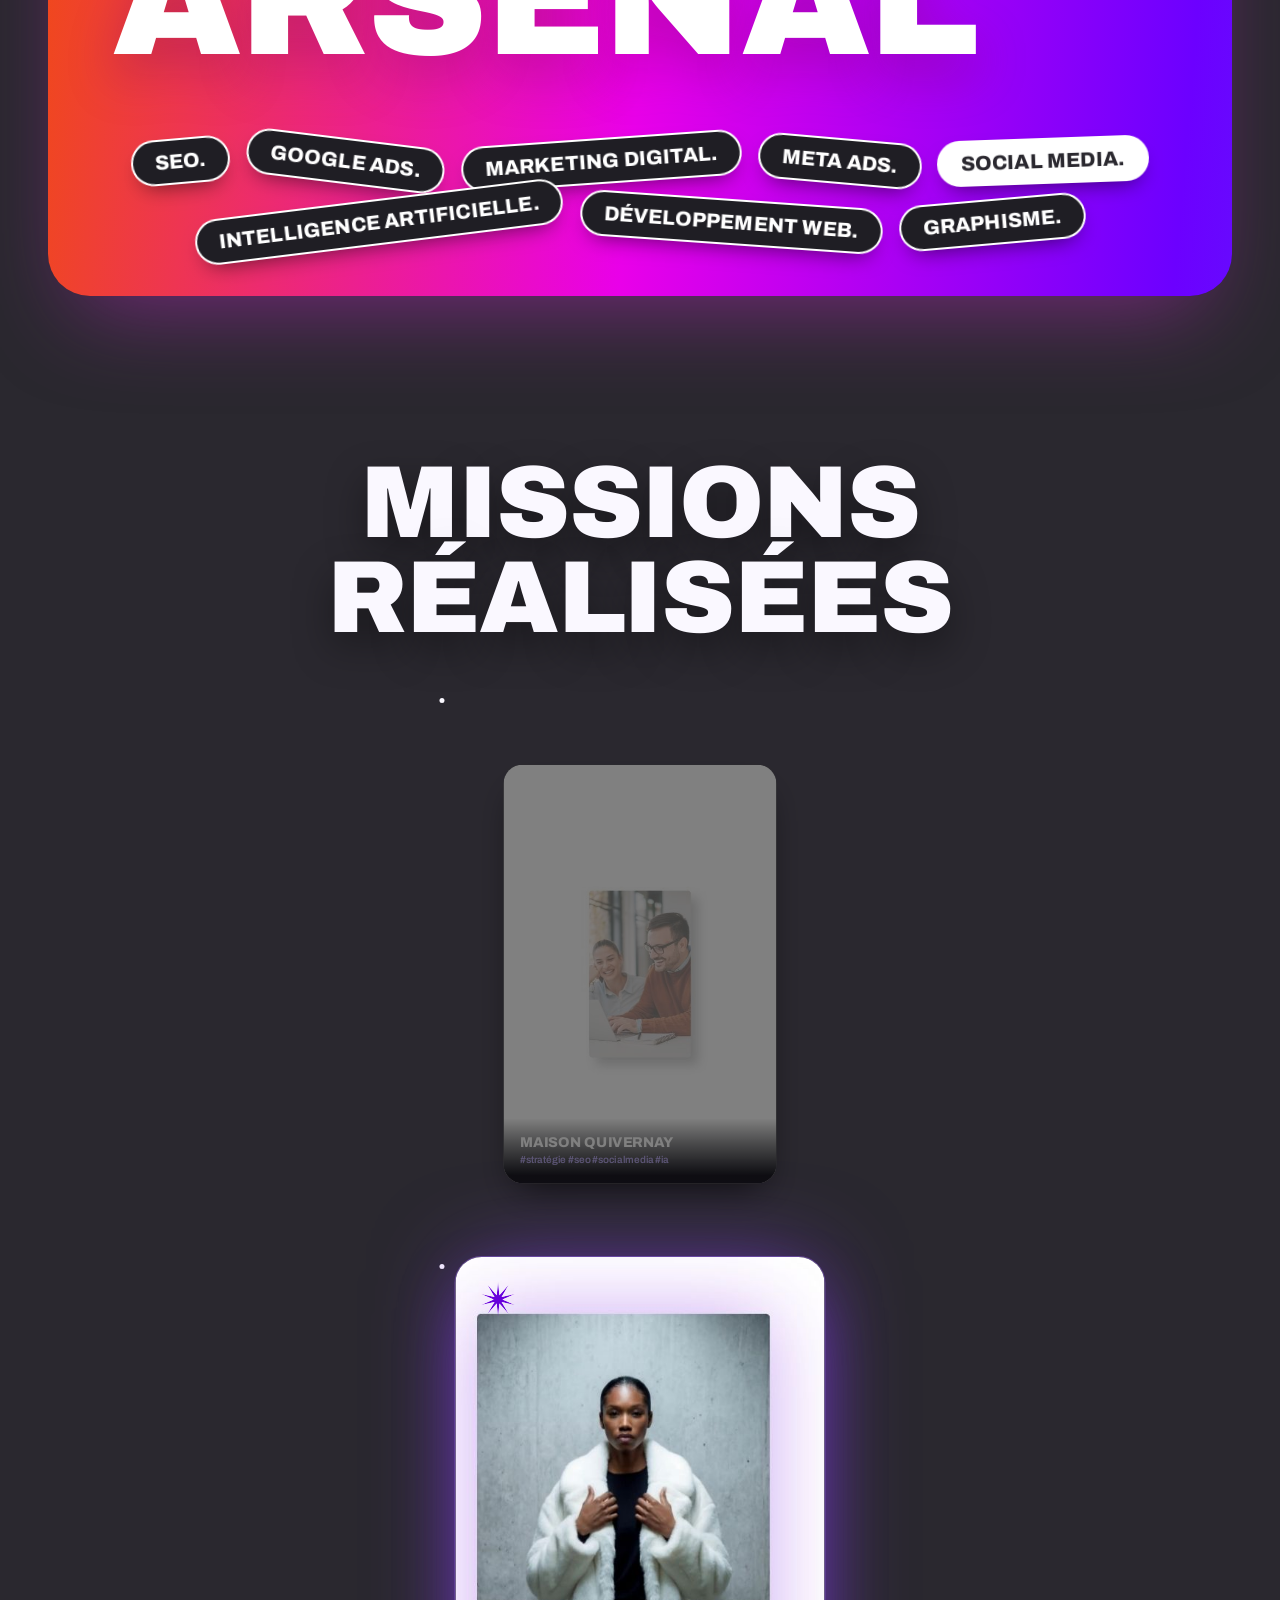
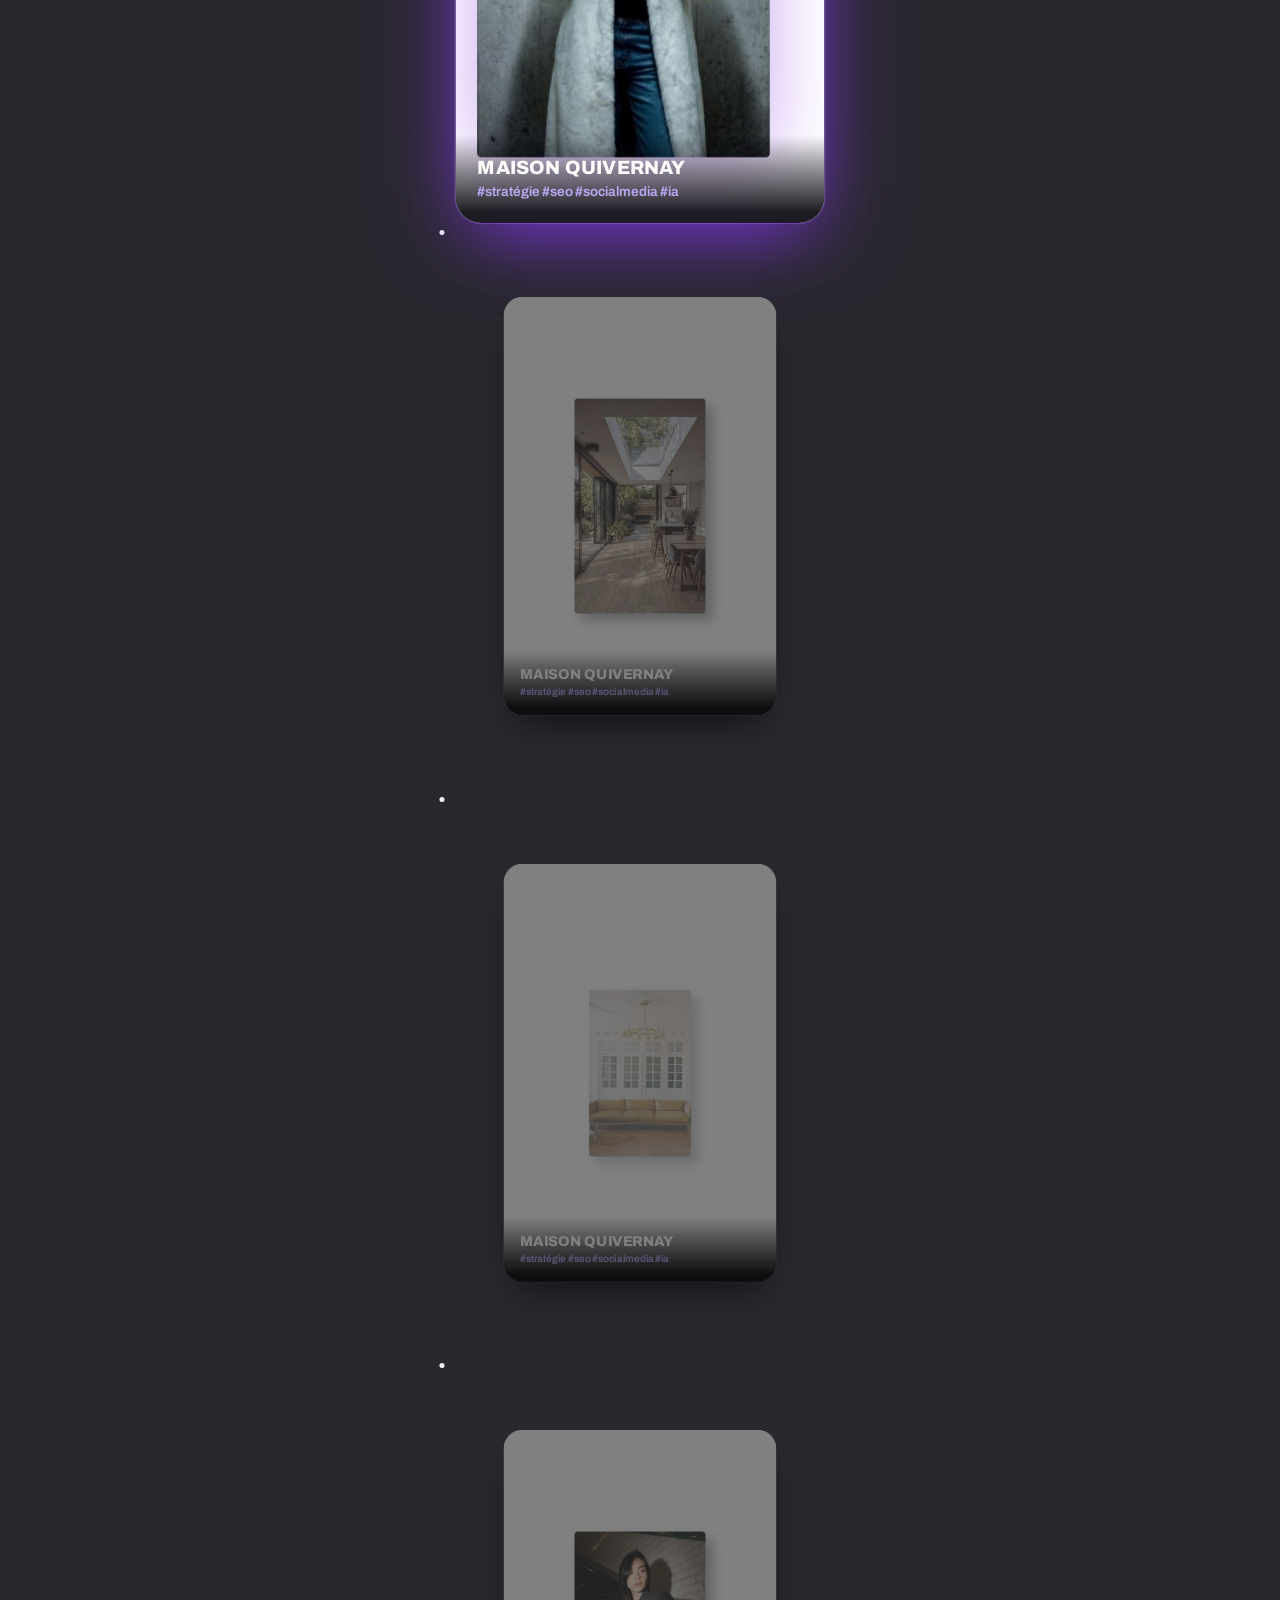
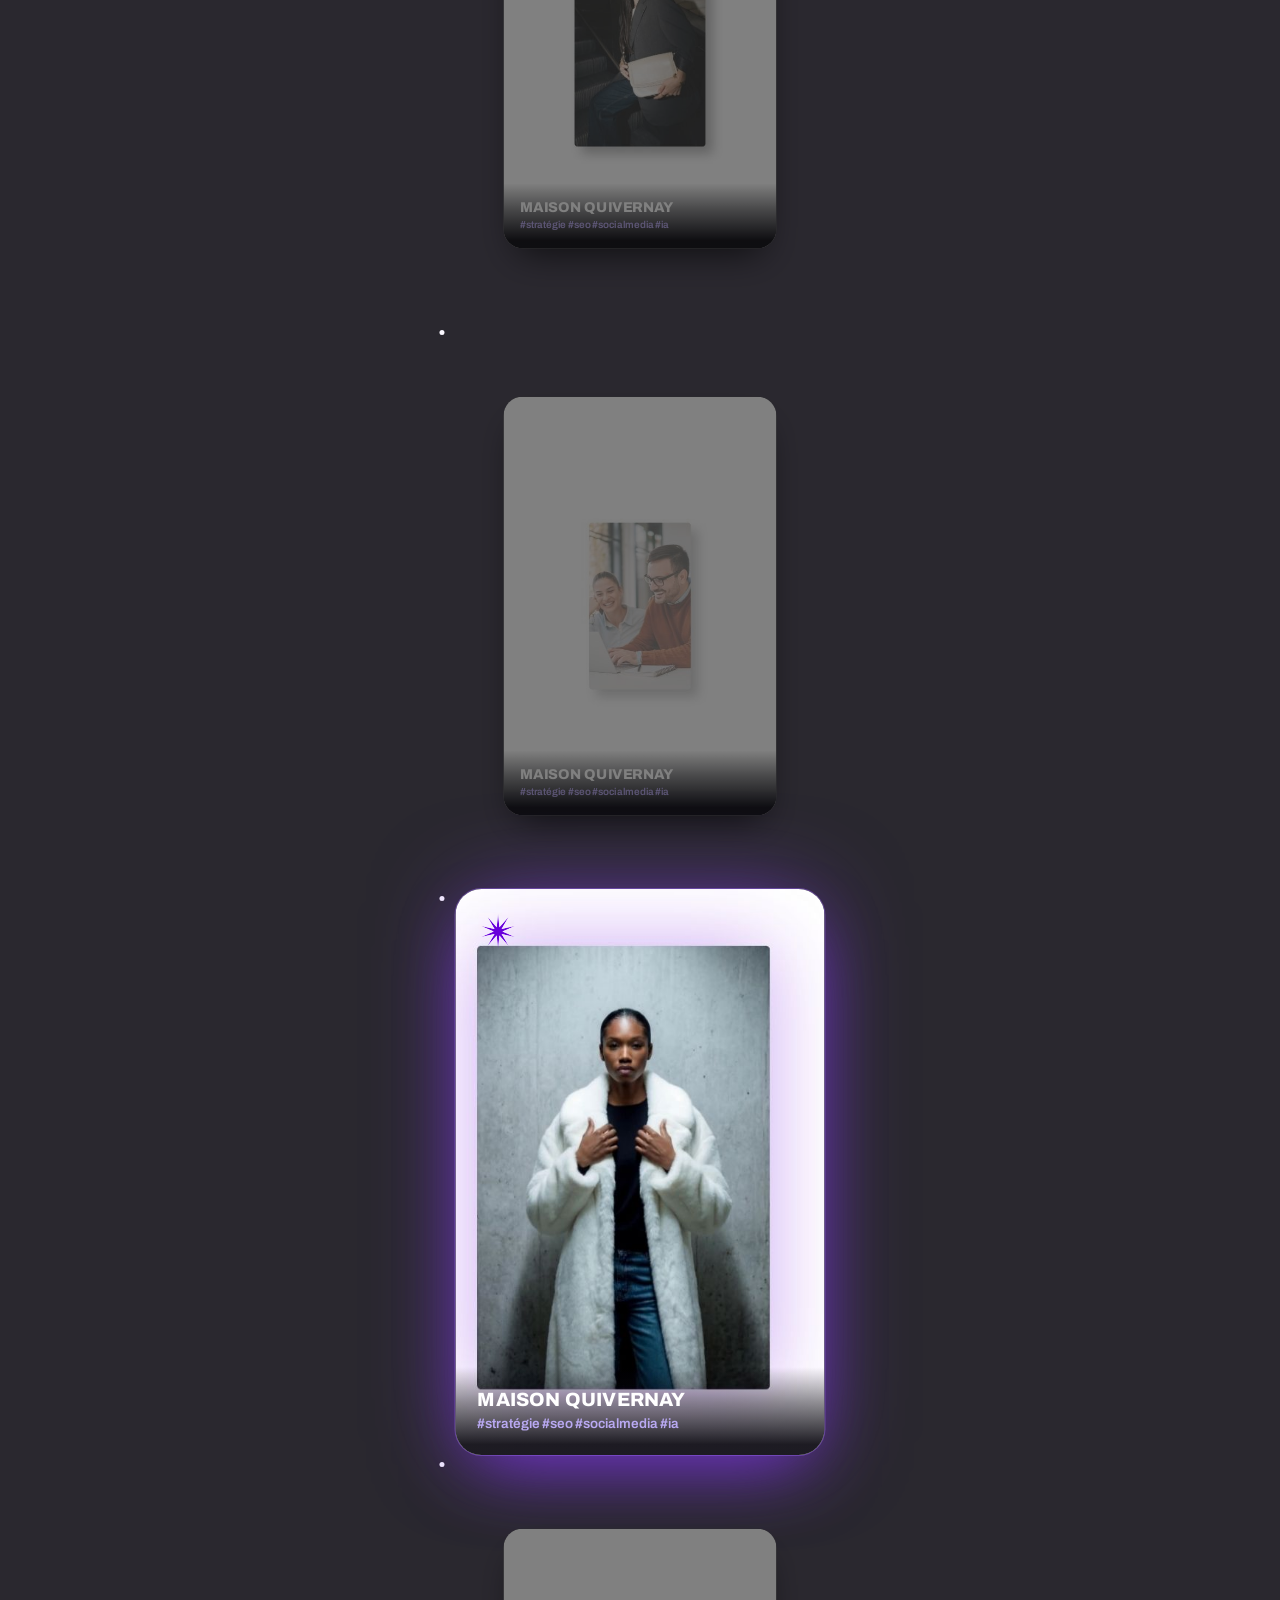
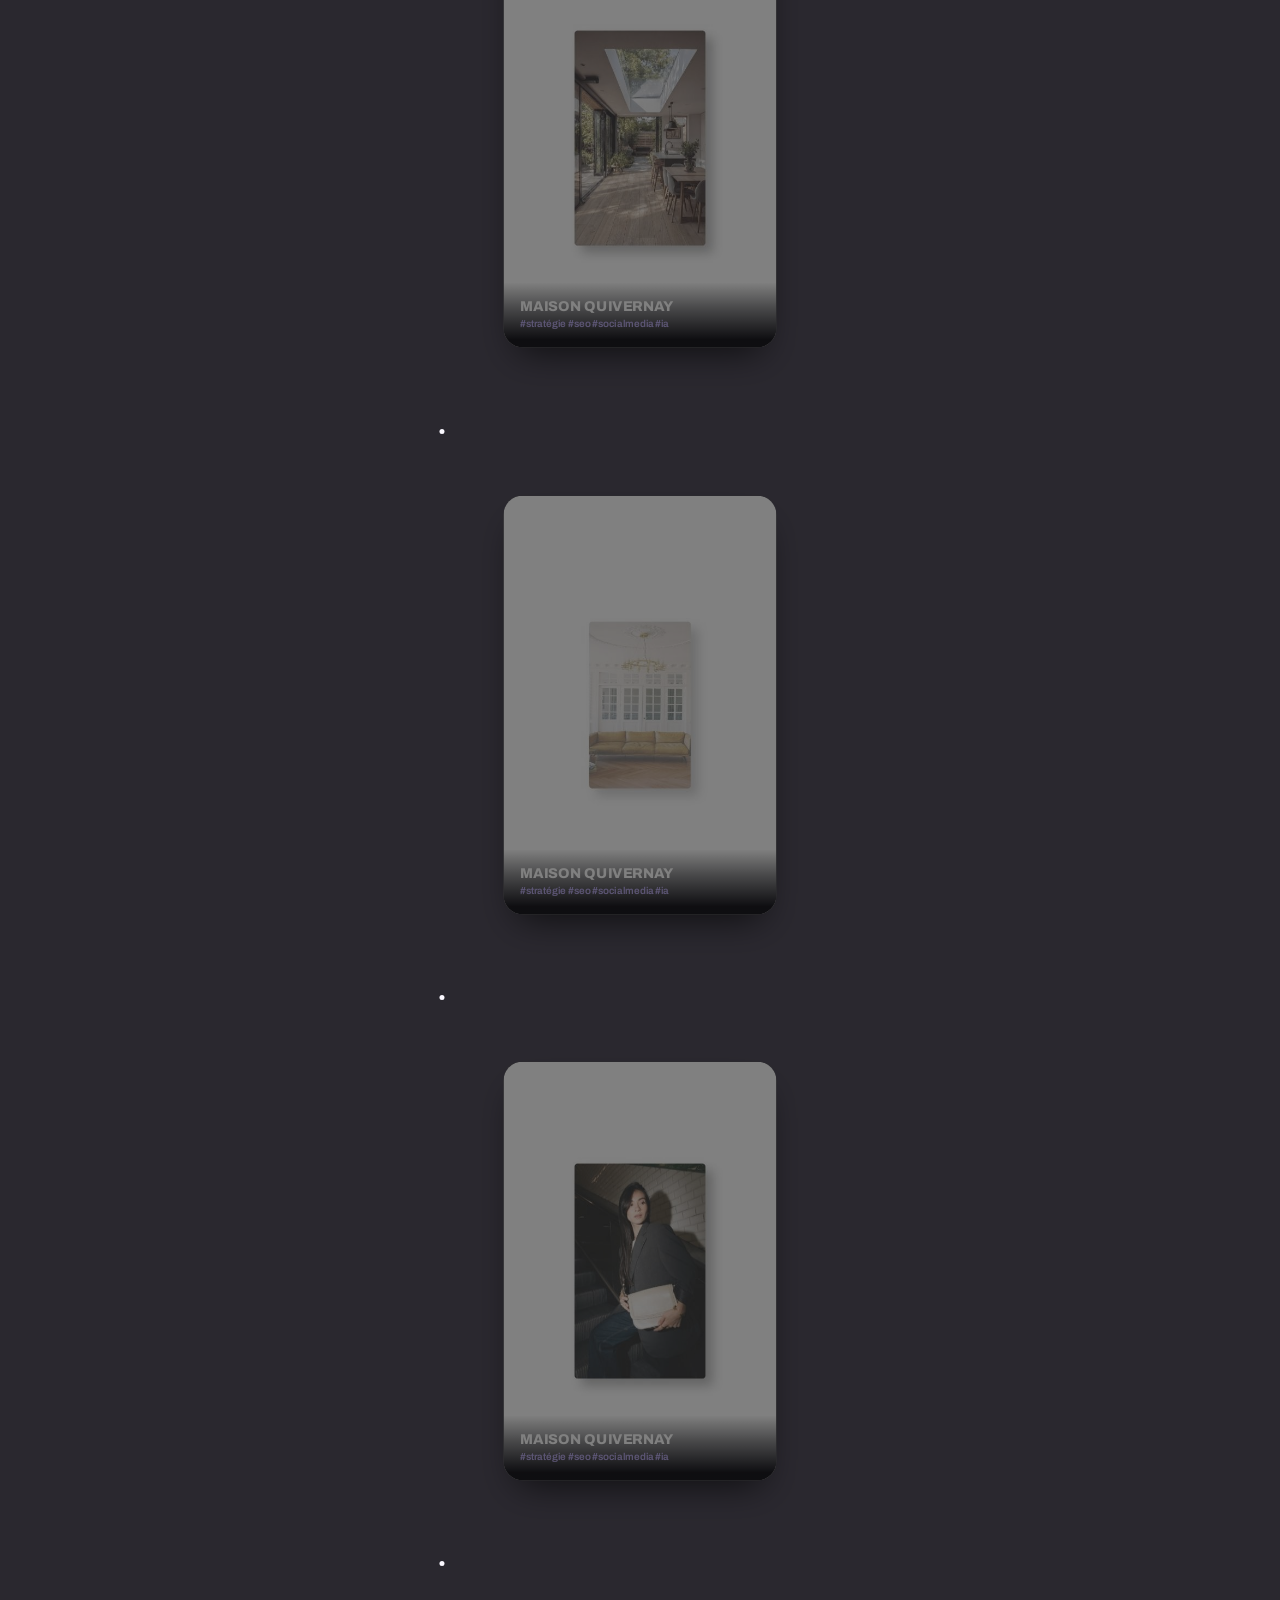
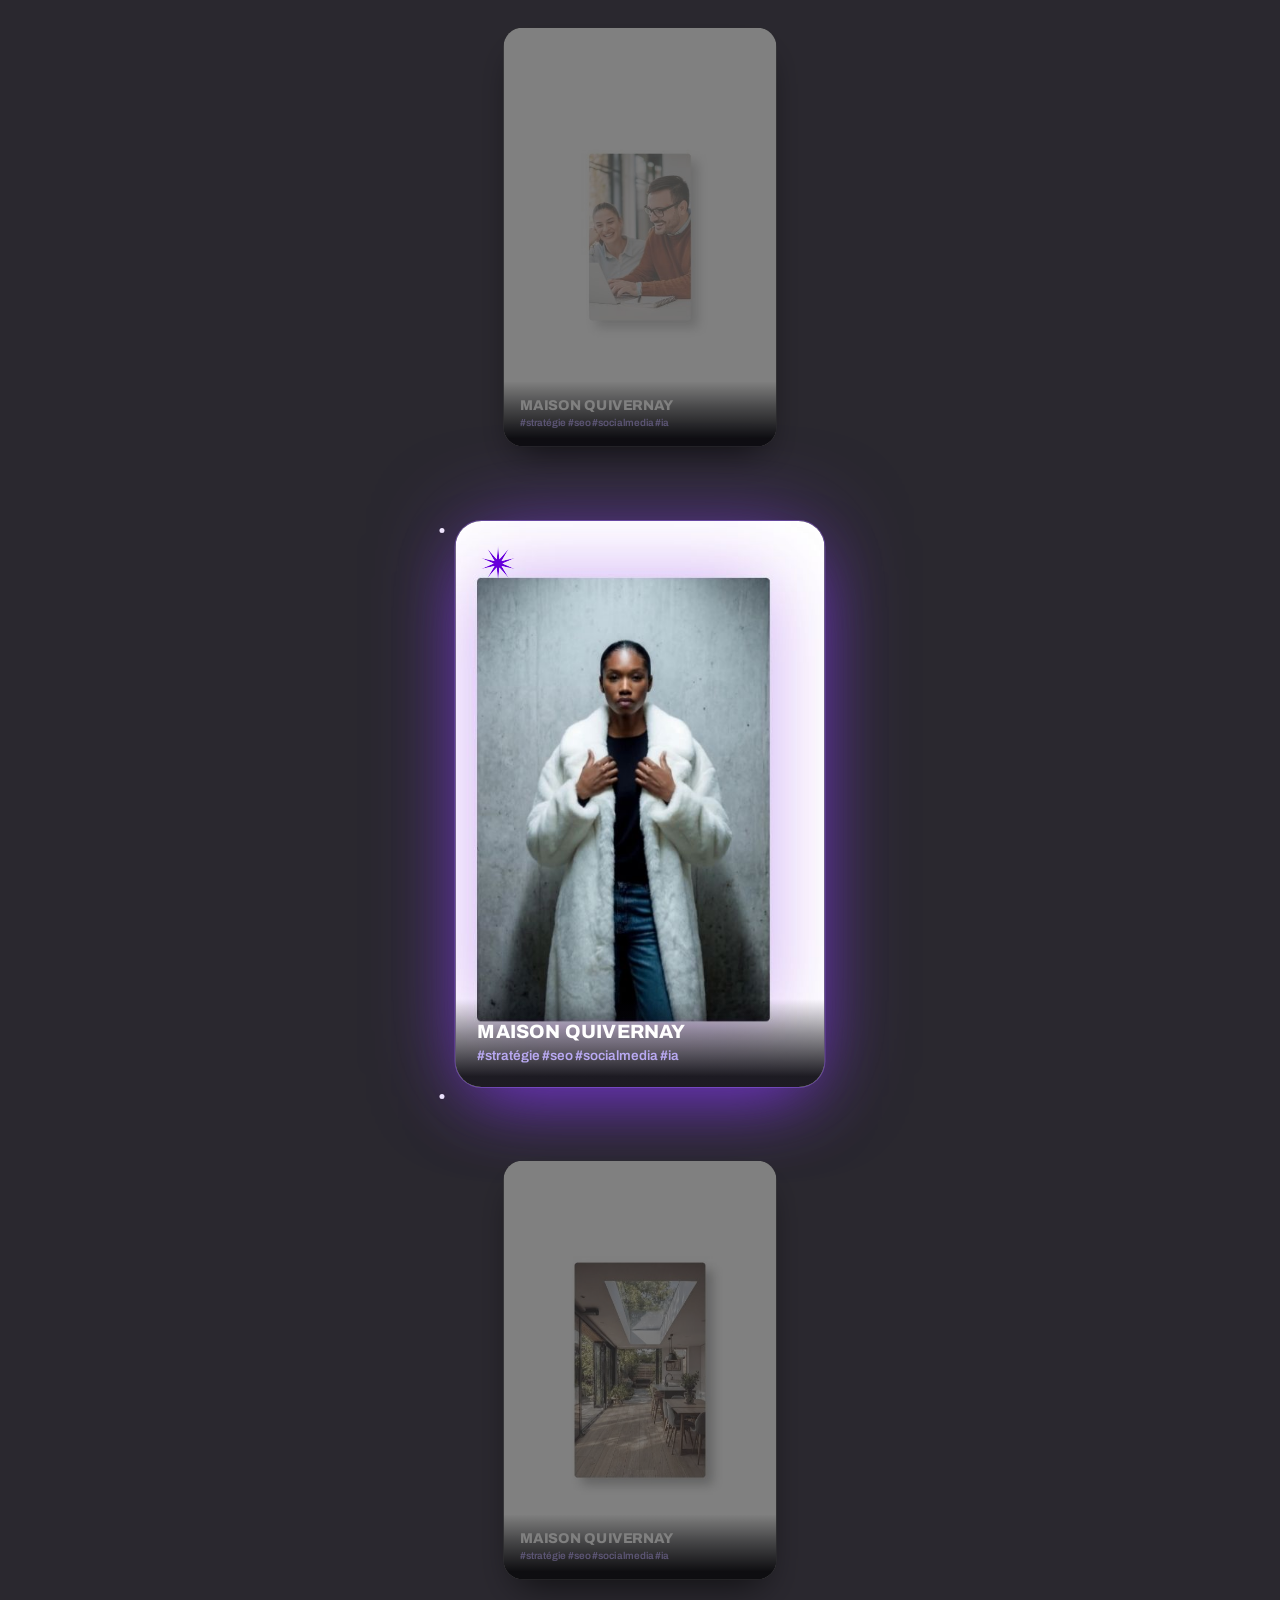
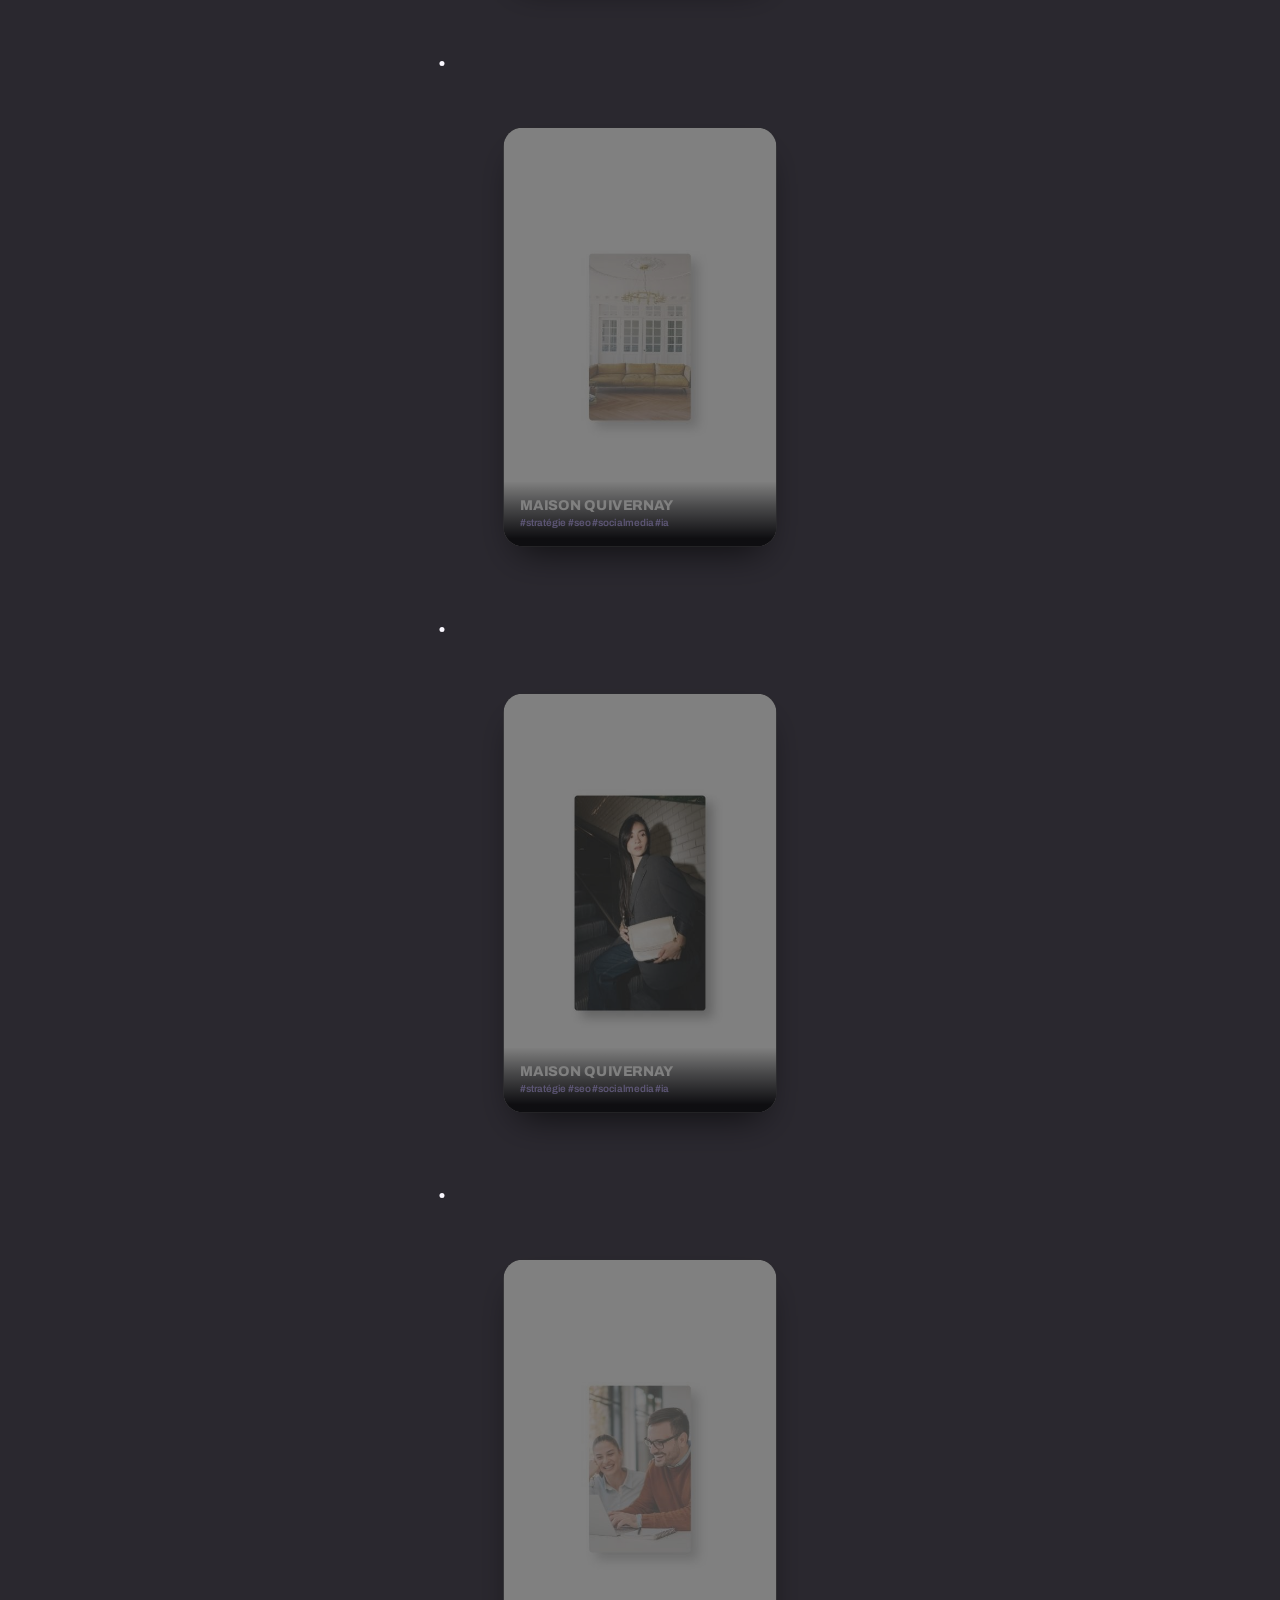
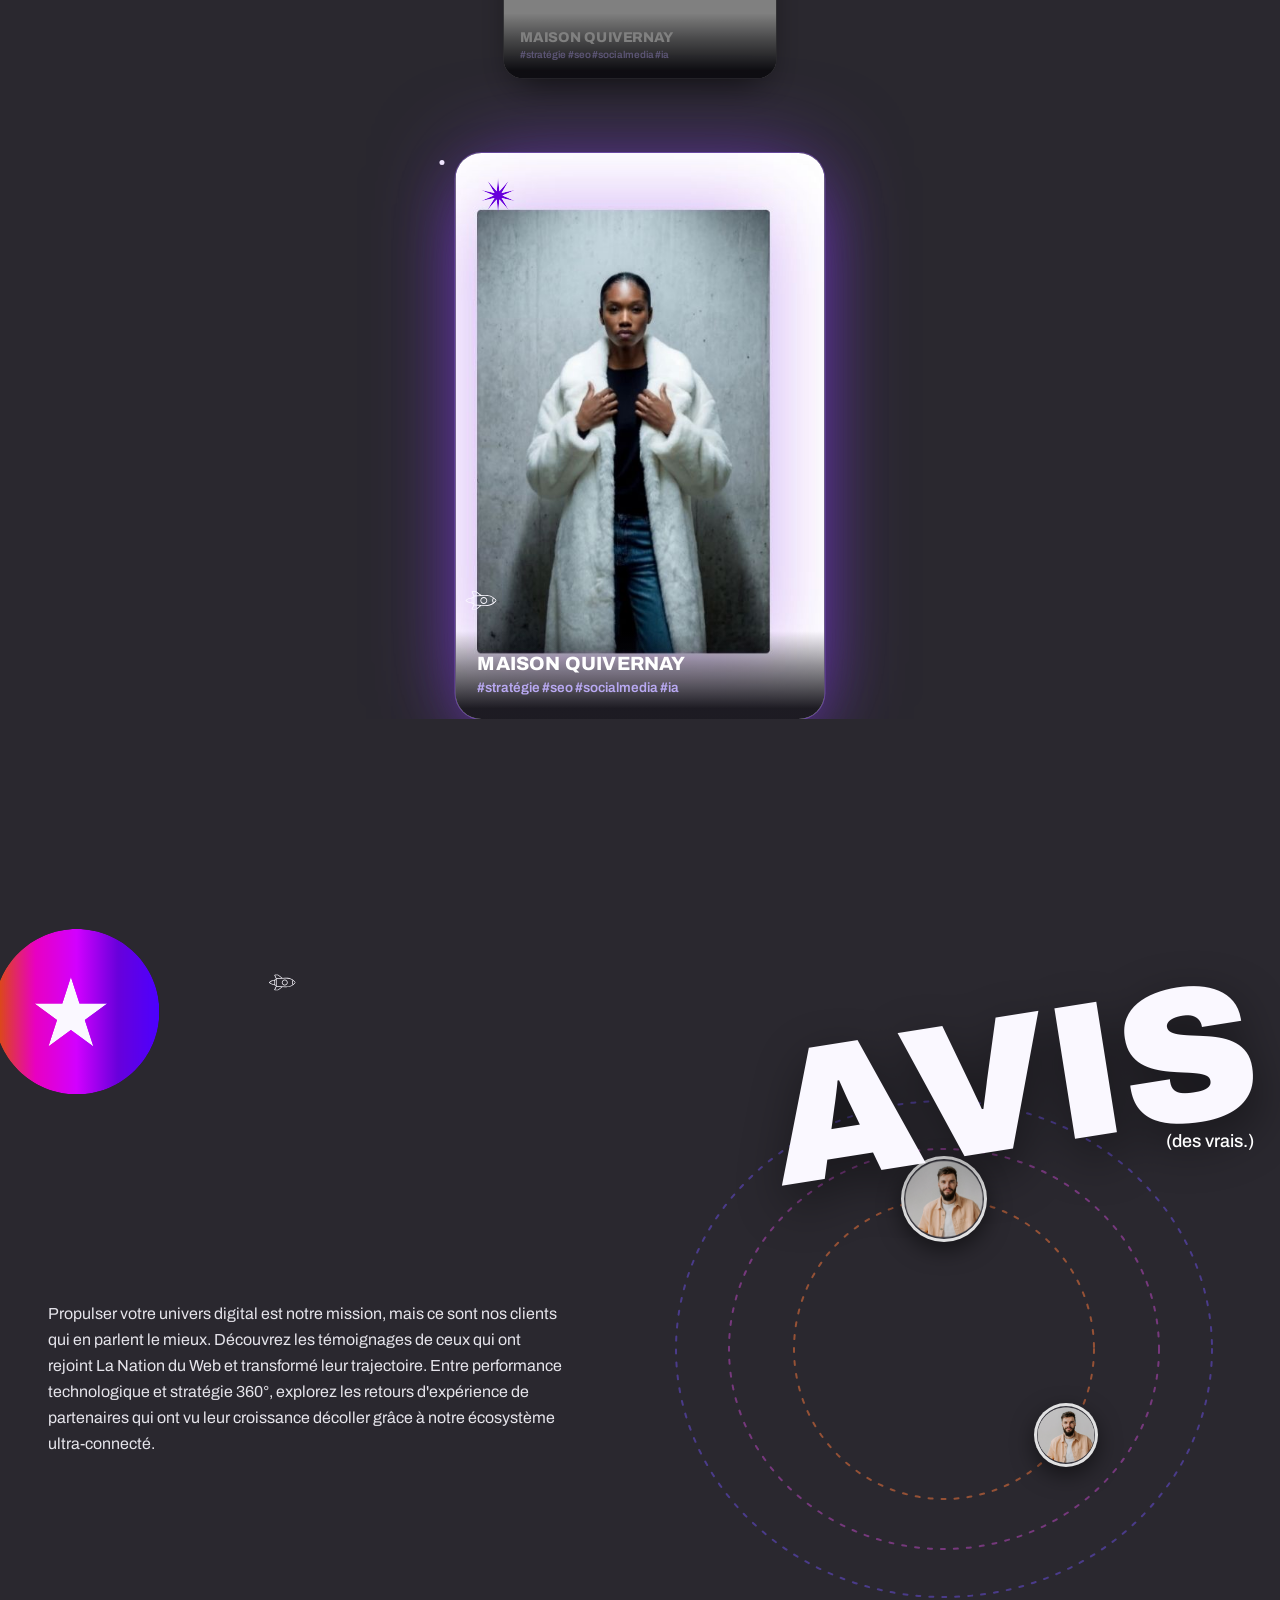
==== commit 91b0bd88: "amelioration fait" ====
--- a/index.html
+++ b/index.html
@@ -225,34 +225,59 @@
 
 </main>
 
-<!-- ============================ 10 FOOTER ============================ -->
-<footer class="footer" data-screen-label="Footer">
-  <div class="wrap">
-    <div class="footer-top reveal">
+<!-- ======================== 10 FOOTER ======================== -->
+<footer class="footer">
+  <div class="wrap">
+    <div class="footer-top">
+
       <div class="footer-brand">
-        <div class="footer-logo"><img src="assets/logos/lndw-logo-white.svg" alt="LNDW"></div>
-        <p class="footer-base">propulseur de stratégies.</p>
-      </div>
+        <div class="footer-logo">
+          <img src="assets/logos/lndw-logo-white.svg" alt="LNDW — La Nation du Web">
+        </div>
+      </div>
+
       <div class="footer-cols">
-        <div class="footer-col"><h4>Vision</h4><a href="#vision">Notre vision</a><a href="#missions">Missions clients</a></div>
-        <div class="footer-col"><h4>Expertises</h4><a href="#arsenal">Notre arsenal</a><a href="#mission">Nos missions</a></div>
-        <div class="footer-col"><h4>Mentions Légales</h4><a href="mentions-legales.html">Mentions légales</a></div>
-        <div class="footer-col"><h4>FAQ</h4><a href="la-nation.html#faq">Questions fréquentes</a></div>
-        <div class="footer-col"><h4>CGU</h4><a href="cgu.html">Conditions d'utilisation</a><a href="cgv.html">CGV</a></div>
-      </div>
-    </div>
-  </div>
-  <div class="wrap">
+        <div class="footer-col">
+          <h4>Vision</h4>
+          <a href="index.html#vision">Notre vision</a>
+          <a href="missions-clients.html">Missions clients</a>
+        </div>
+        <div class="footer-col">
+          <h4>Expertises</h4>
+          <a href="arsenal.html">Notre arsenal</a>
+          <a href="backlinks.html">Backlinks</a>
+        </div>
+        <div class="footer-col">
+          <h4>Mentions Légales</h4>
+          <a href="mentions-legales.html">Mentions légales</a>
+        </div>
+        <div class="footer-col">
+          <h4>FAQ</h4>
+          <a href="la-nation.html#faq">Questions fréquentes</a>
+        </div>
+        <div class="footer-col">
+          <h4>CGU</h4>
+          <a href="cgu.html">Conditions d'utilisation</a>
+          <a href="cgv.html">CGV</a>
+        </div>
+      </div>
+
+    </div>
+  </div>
+
+  <!-- Barre dégradé + icônes sociales chevauchant le haut de la barre -->
+  <div class="wrap footer-bar-section">
+    <div class="footer-socials">
+      <a class="fsoc fsoc--li" href="#" aria-label="LinkedIn"></a>
+      <a class="fsoc fsoc--tt" href="#" aria-label="TikTok"></a>
+      <a class="fsoc fsoc--ig" href="#" aria-label="Instagram"></a>
+      <a class="fsoc fsoc--fb" href="#" aria-label="Facebook"></a>
+    </div>
     <div class="footer-bar">
-      <div class="footer-socials">
-        <a class="soc" href="#" aria-label="LinkedIn"><img src="assets/icons/socials/icon-linkedin.svg" alt="LinkedIn"></a>
-        <a class="soc" href="#" aria-label="TikTok"><img src="assets/icons/socials/icon-tiktok.svg" alt="TikTok"></a>
-        <a class="soc" href="#" aria-label="Instagram"><img src="assets/icons/socials/icon-instagram.svg" alt="Instagram"></a>
-        <a class="soc" href="#" aria-label="Facebook"><img src="assets/icons/socials/icon-facebook.svg" alt="Facebook"></a>
-      </div>
       <div class="footer-copy">© 2026 La Nation du Web. Tous droits réservés.</div>
     </div>
   </div>
+
 </footer>
 
 <script src="https://cdn.jsdelivr.net/npm/@splidejs/splide@4.1.4/dist/js/splide.min.js" crossorigin="anonymous"></script>
--- a/css/base.css
+++ b/css/base.css
@@ -75,20 +75,20 @@
 .site-header{
   position:fixed;inset:0 0 auto 0;z-index:80;
   background:rgba(40,39,46,.72);backdrop-filter:blur(14px);
-  border-bottom:1px solid rgba(250,248,255,.06);
+  border-bottom:1px solid rgba(250,248,255,.035);
   opacity:0;transform:translateY(-12px);
   animation:hdr-in .8s var(--ease) .1s forwards;
 }
 @keyframes hdr-in{to{opacity:1;transform:none}}
-.header-inner{display:flex;align-items:center;gap:32px;height:92px}
-.brand{flex:0 0 auto;display:flex;flex-direction:column;align-items:flex-start;gap:5px}
-.brand img{height:46px;width:auto}
+.header-inner{display:flex;align-items:center;gap:32px;height:78px}
+.brand{flex:0 0 auto;display:flex;flex-direction:column;align-items:flex-start;gap:3px}
+.brand img{height:38px;width:auto}
 .brand-base{font-family:var(--font-display);font-weight:800;text-transform:uppercase;
   font-size:10.5px;letter-spacing:.18em;color:var(--cream);
   align-self:stretch;text-align:center;padding-left:.18em}
-.main-nav{flex:1;display:flex;justify-content:center;gap:clamp(20px,3vw,52px)}
+.main-nav{flex:1;display:flex;justify-content:center;gap:clamp(16px,2.4vw,42px)}
 .main-nav a{
-  font-family:var(--font-display);font-weight:700;font-size:14.5px;
+  font-family:var(--font-display);font-weight:700;font-size:13px;white-space:nowrap;
   letter-spacing:.04em;color:var(--muted);position:relative;padding:6px 2px;
   transition:color .3s var(--ease);
 }
@@ -98,8 +98,15 @@
 }
 .main-nav a:hover{color:var(--cream)}
 .main-nav a:hover::after{right:0}
+/* État ACTIF persistant (page courante) — distinct du hover : plus blanc, gras, surligneur visible */
+.main-nav a.active,
+.main-nav a.is-active,
+.main-nav a[aria-current="page"]{color:#fff;font-weight:800}
+.main-nav a.active::after,
+.main-nav a.is-active::after,
+.main-nav a[aria-current="page"]::after{right:0}
 .header-cta{flex:0 0 auto}
-.header-cta .btn-mission{padding:13px 24px 13px 16px;font-size:14px;gap:12px}
+.header-cta .btn-mission{padding:9px 18px 9px 12px;font-size:12.5px;gap:9px}
 .nav-toggle{display:none}
 
 /* ============================ HERO ============================ */
@@ -177,32 +184,79 @@
 .vision-path{position:absolute;right:-6%;top:-4%;width:70%;opacity:0;pointer-events:none}
 
 /* ============================ FOOTER ============================ */
-.footer{padding:96px 0 0;overflow:hidden}
-.footer-top{display:grid;grid-template-columns:1.1fr 1fr;gap:50px;align-items:start;
-  padding-bottom:70px}
-.footer-logo img{width:min(560px,46vw);max-width:100%}
+.footer{padding:64px 0 0;overflow:hidden}
+.footer-top{display:grid;grid-template-columns:1.1fr 1fr;gap:40px;align-items:start;
+  padding-bottom:44px}
+.footer-logo img{width:min(300px,30vw);max-width:100%}
 .footer-base{font-family:var(--font-display);font-style:italic;font-weight:600;
-  text-transform:none;font-size:clamp(18px,1.7vw,26px);color:var(--cream);
+  text-transform:none;font-size:clamp(15px,1.4vw,20px);color:var(--cream);
   margin-top:6px;margin-left:6px}
-.footer-cols{display:grid;grid-template-columns:repeat(5,1fr);gap:20px}
+.footer-cols{display:grid;grid-template-columns:repeat(5,1fr);gap:18px}
 .footer-col h4{font-family:var(--font-display);font-weight:800;font-style:italic;
-  font-size:16px;margin-bottom:14px;color:#fff}
+  font-size:15px;margin-bottom:11px;color:#fff}
 .footer-col a{display:block;color:var(--muted-2);font-style:italic;font-weight:500;
-  font-size:15px;padding:5px 0;transition:color .3s var(--ease),transform .3s var(--ease)}
+  font-size:14px;padding:4px 0;transition:color .3s var(--ease),transform .3s var(--ease)}
 .footer-col a:hover{color:var(--cream);transform:translateX(4px)}
+/* Wrapper qui contient les icônes sociales + la barre, pour permettre le chevauchement */
+.footer-bar-section{position:relative}
+.footer-socials{
+  display:flex;gap:10px;align-items:center;
+  padding-left:40px;
+  position:relative;z-index:5;
+  margin-bottom:-16px; /* chevauche légèrement la barre */
+}
 .footer-bar{
-  position:relative;margin-top:10px;background:var(--grad);background-size:180% 100%;
-  border-radius:34px 34px 0 0;padding:26px 44px;display:flex;align-items:center;
-  justify-content:space-between;gap:20px;animation:bar-drift 14s var(--ease-soft) infinite;
-}
-.footer-socials{display:flex;gap:14px;align-items:center}
+  position:relative;background:var(--grad);background-size:180% 100%;
+  border-radius:28px 28px 0 0;padding:16px 40px;display:flex;align-items:center;
+  justify-content:flex-end;gap:20px;animation:bar-drift 14s var(--ease-soft) infinite;
+}
 .soc{
-  width:46px;height:46px;border-radius:50%;display:grid;place-items:center;
-  background:rgba(255,255,255,.16);backdrop-filter:blur(4px);
-  transition:transform .35s var(--ease),background .35s var(--ease);
-}
-.soc img,.soc svg{width:54%;height:54%}
-.soc:hover{transform:translateY(-5px) scale(1.08);background:rgba(255,255,255,.3)}
+  width:42px;height:42px;border-radius:50%;
+  display:flex;align-items:center;justify-content:center;flex-shrink:0;
+  background:linear-gradient(135deg,#7000ff,#ec00c8);
+  box-shadow:0 6px 18px rgba(140,0,200,.45);
+  transition:transform .35s var(--ease),box-shadow .35s var(--ease);
+}
+.soc img,.soc svg{
+  width:20px;height:20px;display:block;object-fit:contain;
+  filter:brightness(0) invert(1)
+}
+.soc:hover{transform:translateY(-4px) scale(1.09);box-shadow:0 10px 26px rgba(140,0,200,.65)}
+
+/* ---- Icônes sociales footer — vrais SVGs Canva, crop background-image ---- */
+/* Pas de border-radius ni fond CSS : la forme est dans le SVG lui-même        */
+.fsoc{
+  display:block;width:44px;height:44px;flex-shrink:0;
+  background-repeat:no-repeat;
+  transform:scale(.8);transform-origin:center bottom; /* icônes plus petites, sprite intact */
+  transition:transform .35s var(--ease),opacity .35s;
+}
+.fsoc:hover{transform:translateY(-4px) scale(.88);opacity:.85}
+/* LinkedIn  bbox(630,268)→(756,393) 126×125 → 40px */
+.fsoc--li{
+  background-image:url('../assets/icons/socials/icon-linkedin.svg');
+  background-size:434px 244px;
+  background-position:-198px -83px;
+}
+/* TikTok  bbox(598,190)→(716,309) 118×119 → 40px */
+.fsoc--tt{
+  background-image:url('../assets/icons/socials/icon-tiktok.svg');
+  background-size:463px 260px;
+  background-position:-201px -62px;
+}
+/* Instagram  bbox(603,239)→(734,380) 131×141 → 40px (h) + centrage x */
+.fsoc--ig{
+  background-image:url('../assets/icons/socials/icon-instagram.svg');
+  background-size:388px 218px;
+  background-position:-168px -66px;
+}
+/* Facebook  bbox(792,200)→(923,332) 131×132 → 40px */
+.fsoc--fb{
+  background-image:url('../assets/icons/socials/icon-facebook.svg');
+  background-size:417px 235px;
+  background-position:-240px -59px;
+}
+
 .footer-copy{font-family:var(--font-display);font-style:italic;font-weight:700;
   text-transform:none;font-size:clamp(12px,1vw,15px);color:#fff;text-align:right;opacity:.95}
 
--- a/css/paths.css
+++ b/css/paths.css
@@ -1,50 +1,9 @@
 /* ============================================================
-   La Nation du Web — coded dotted rocket trajectory
-   round dots (#F5F3FA), non-scaling stroke, mask draw-in reveal,
-   subtle continuous drift. Replaces all path-dotted-*.svg images.
+   La Nation du Web — layering & stickers fusée
+   (les anciens chemins pointillés décoratifs blancs ont été retirés)
    ============================================================ */
-.dotted-path{
-  position:absolute;inset:0;width:100%;height:100%;
-  pointer-events:none;overflow:visible;z-index:1;
-}
-.dp-dots{
-  fill:none;stroke:#F7F4FA;stroke-width:8;
-  stroke-linecap:round;stroke-linejoin:round;
-  stroke-dasharray:1 18;vector-effect:non-scaling-stroke;
-}
-/* mask fully open: dots are STATIC — no draw-in, no dashoffset movement.
-   The pointillés are a fixed decor; only the rocket sticker travels on them. */
-.dp-mask{
-  fill:none;stroke:#fff;stroke-linecap:round;stroke-linejoin:round;
-  stroke-width:46;vector-effect:non-scaling-stroke;
-}
-/* paths appear with a simple opacity fade — never a dash/offset movement */
-.dotted-path{opacity:0;transition:opacity .7s var(--ease)}
-.dotted-path.in{opacity:1}
 
-/* the rocket that travels the Avis trajectory */
-.avis-rocket.travelling{animation:none}
-@keyframes badge-bounce{
-  0%{transform:scale(1)}
-  30%{transform:scale(1.18) translateY(-10px)}
-  55%{transform:scale(.94) translateY(4px)}
-  75%{transform:scale(1.06) translateY(-3px)}
-  100%{transform:scale(1) translateY(0)}
-}
-.final-rocket.bounce{animation:badge-bounce .9s var(--ease)}
-
-@media (max-width:1024px){
-  .dp-dots{stroke-width:6}
-}
-@media (max-width:760px){
-  .dp-dots{stroke-width:5;stroke-dasharray:1 14}
-  .dp-mask{stroke-width:32}
-}
-@media (prefers-reduced-motion:reduce){
-  .dotted-path{opacity:1;transition:none}
-}
-
-/* keep important content above the static trajectory (.dotted-path = z-index:1) */
+/* garder le contenu au-dessus des stickers positionnés en absolu */
 .hero-grid,
 .cta-stage,
 .cred-stage,
@@ -59,8 +18,18 @@
   position:relative;z-index:3;
 }
 
-/* standalone purple rocket bridging Missions -> Avis */
+/* sticker fusée violet entre Missions et Avis (décoration conservée) */
 .missions-rocket{
   position:absolute;left:34%;bottom:2%;width:clamp(64px,7vw,104px);z-index:5;
   animation:floatrot 8s var(--ease-soft) infinite;
 }
+
+/* petit rebond du sticker fusée final (décoration conservée) */
+@keyframes badge-bounce{
+  0%{transform:scale(1)}
+  30%{transform:scale(1.18) translateY(-10px)}
+  55%{transform:scale(.94) translateY(4px)}
+  75%{transform:scale(1.06) translateY(-3px)}
+  100%{transform:scale(1) translateY(0)}
+}
+.final-rocket.bounce{animation:badge-bounce .9s var(--ease)}
